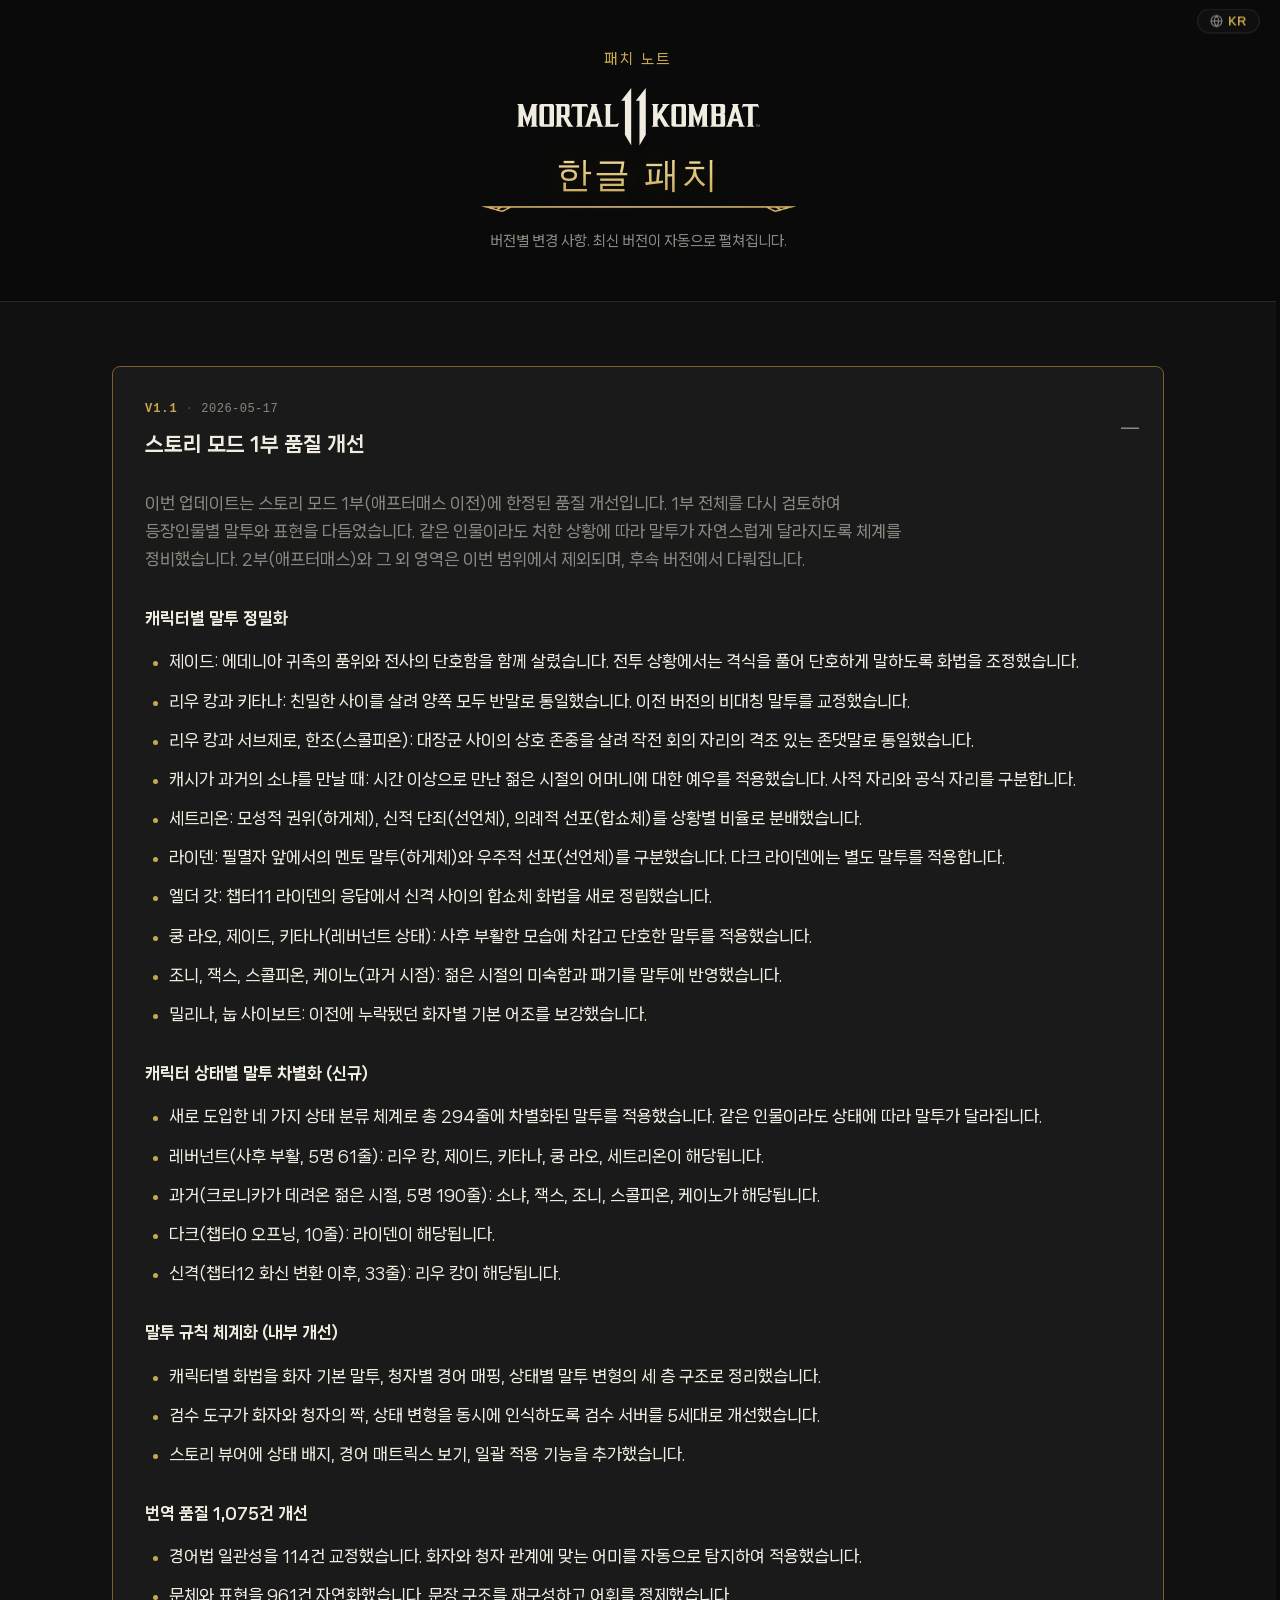
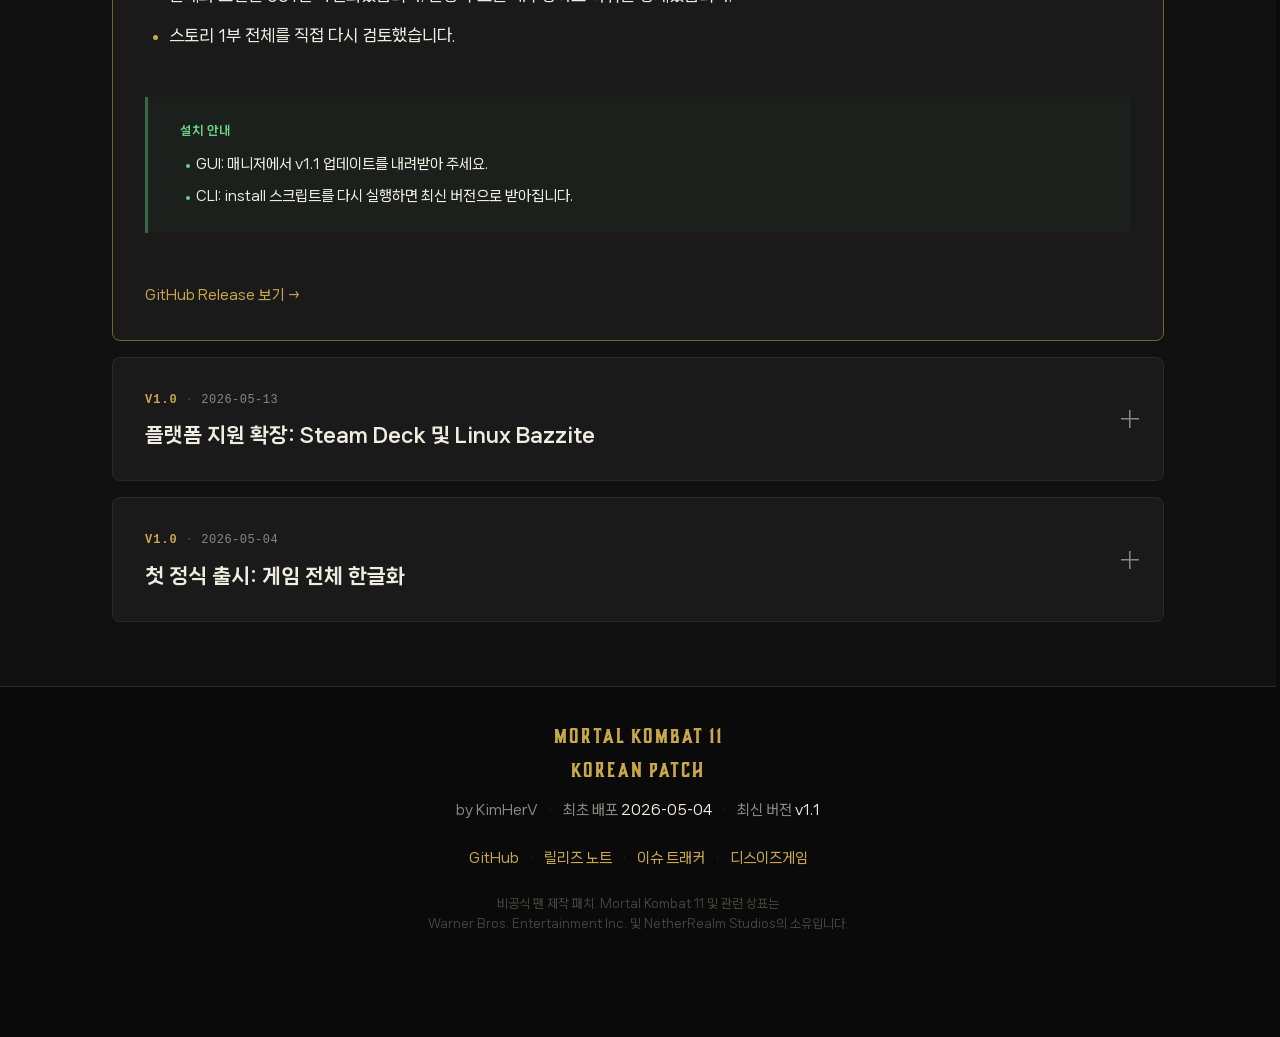
==== landing/changelog.html @ bb4fa581 "release: v1.1 (2026-05-17)" ====
<!DOCTYPE html>
<html lang="ko">
<head>
  <meta charset="UTF-8" />
  <meta name="viewport" content="width=device-width, initial-scale=1.0" />
  <title>패치 노트 · 모탈컴뱃 11 한글 패치</title>
  <meta name="description" content="모탈컴뱃 11 한글 패치 버전별 변경 사항. 번역 품질 개선, 시스템 진화, 캐릭터 어조 정밀화 기록." />
  <link rel="canonical" href="https://mk11-korean-patch.pages.dev/changelog.html" />
  <link rel="icon" type="image/png" href="assets/favicon.png" />

  <meta property="og:type" content="website" />
  <meta property="og:url" content="https://mk11-korean-patch.pages.dev/changelog.html" />
  <meta property="og:title" content="패치 노트 · 모탈컴뱃 11 한글 패치" />
  <meta property="og:description" content="버전별 변경 사항 · 번역 품질 개선 기록" />
  <meta property="og:image" content="https://mk11-korean-patch.pages.dev/assets/og_image.jpg" />
  <meta property="og:locale" content="ko_KR" />

  <link rel="stylesheet" href="shared/design-system.css" />
  <link rel="stylesheet" href="style.css" />
  <link rel="stylesheet" href="animations.css" />
  <script src="content.js"></script>
  <script src="data/changelog.js"></script>
  <script src="lucide.min.js"></script>
  <!-- Cloudflare Web Analytics (same token as index.html) -->
  <script defer src='https://static.cloudflareinsights.com/beacon.min.js' data-cf-beacon='{"token": "a09a14b2b63a4624a68b36b876727ebf"}'></script>
  <!-- End Cloudflare Web Analytics -->
</head>
<body class="changelog-page">

  <!-- ── Language toggle ──────────────────────────────────────── -->
  <button class="lang-toggle" id="lang-toggle-btn" aria-label="언어 변경">
    <i data-lucide="globe" aria-hidden="true"></i>
    <span id="lang-label">KR</span>
  </button>

  <!-- ── Page header (hero-mini: logo + KR brand + HUD divider) ── -->
  <header class="changelog-header">
    <div class="container">
      <div class="changelog-hero">
        <p class="hero-eyebrow changelog-eyebrow" data-i18n="changelog.heading"></p>
        <h1 class="hero-title hero-title--mini">
          <svg class="hero-logo hero-logo--mini" xmlns="http://www.w3.org/2000/svg" viewBox="0 0 1173.68 278.52" aria-label="MORTAL KOMBAT 11" role="img" focusable="false">
            <path d="M552.33,278.52l-30.38-52.32V61.91h-17.88L552.33,0V278.52z M622.75,0l-48.3,61.91h17.88v216.47l30.42-52.17
              L622.75,0z M494.07,168.94L486,186.86c-0.26,0.54-0.8,0.89-1.4,0.88h-63.01l7.37-7.37V85.28l-7.37-7.37h36.54l-7.37,7.37v90.15
              h27.14L494.07,168.94z M419.52,187.75h-33.88l0,0l5.68-5.97l-6.3-21.35h-25.26l-6.45,21.53l5.9,5.9h-33.88l9.11-9.07l27.21-93.62
              l-6.45-7.37h35.14l-6.97,7.37l26.77,93.51l9.29,9.03L419.52,187.75z M382.21,148.26l-9.81-33.96l-9.84,33.81L382.21,148.26z
              M314.03,89.97h21.75l8.81,6.38l-4.54-16.89c-0.21-0.96-1.05-1.65-2.03-1.66h-70.46c-0.98,0.01-1.82,0.7-2.03,1.66l-4.54,16.89
              l8.81-6.38h21.75v90.3l-7.37,7.37h37.2l-7.37-7.37V89.97z M264.66,178.79l9.29,8.96h-26.22c-3.69-5.75-24.85-45.17-24.85-45.17H214
              c0,0,0,37.53,0,37.79l7.37,7.37H184.5l7.37-7.37c0-0.26,0-95.13,0-95.13l-7.37-7.37h58.55c8.74,0,11.06,4.87,11.06,8.78v45.09
              c-0.41,5.63-5.12,9.97-10.77,9.92C243.68,142.43,264.66,178.79,264.66,178.79z M232.8,93.69c-0.09-2.14-1.89-3.8-4.02-3.71
              c-0.11,0-0.22,0.01-0.33,0.03l-14.6-0.04v40.15h15.41c3.02,0,3.39-1.66,3.39-2.95L232.8,93.69z M178.82,86.57v92.99
              c0,4.57-2.62,8.19-11.98,8.19H119.5c-6.01,0-11.28-2.99-11.28-8.22V86.57c0-4.5,1.99-8.78,11.87-8.78h47.31
              C173.99,77.8,178.82,80.67,178.82,86.57z M157.11,175.43V96.86c0-4.65-1.92-6.89-4.5-6.89h-22.12v79.01c0,4.09,2.06,6.45,4.42,6.45
              H157.11z M101.43,187.67L101.43,187.67l-7.37-7.37c0-0.26,0-92.18,0-95.05l0,0l7.37-7.37H72.45c-0.51,0-0.95,0.35-1.07,0.85
              c-1.84,7.6-20.87,65.45-20.87,65.45S30.75,86.06,28.8,78.42c-0.12-0.41-0.49-0.7-0.92-0.7H0l7.37,7.37l0,0c0,5.49,0,94.91,0,95.2
              L0,187.67h36.87l-7.37-7.37c0-0.33,0-51.25,0-51.25l20.98,58.63l20.76-58.63c0,0,0,51.07,0,51.32l-7.37,7.37h37.57V187.67z
              M1140.2,89.97h21.75l8.81,6.38l-4.54-16.89c-0.21-0.96-1.05-1.65-2.03-1.66h-70.46c-0.98,0.01-1.82,0.7-2.03,1.66l-4.54,16.89
              l8.81-6.38h21.75v90.3l-7.37,7.37h37.35l-7.37-7.37L1140.2,89.97z M1103.11,187.71h-33.85l5.68-5.97l-6.3-21.39h-25.29l-6.42,21.53
              l5.9,5.9h-34l9.11-9.07l27.21-93.47l-6.42-7.37h35.14l-6.97,7.37l26.77,93.47l9.29,9.03L1103.11,187.71z M1065.8,148.22l-9.7-33.92
              l-9.84,33.81L1065.8,148.22z M1000.31,126.1c1.59,0,6.3,2.4,6.3,6.3v45.35c0.13,5.39-4.14,9.87-9.54,10
              c-0.21,0-0.43,0-0.64-0.01h-63.31l7.37-7.37V85.28l0,0l-7.37-7.37h63.34c4.98,0.04,9.22,3.62,10.1,8.52v32.04
              c-0.31,3.63-2.79,6.71-6.27,7.78V126.1z M980.11,89.82h-17.77V123h17.22c2.13,0.19,4.01-1.39,4.19-3.52
              c0-0.06,0.01-0.11,0.01-0.17v-25.4c0.04-2.84-1.18-3.95-3.65-3.95L980.11,89.82z M984.13,139.11c-0.05-2.28-1.94-4.09-4.22-4.04
              c-0.12,0-0.24,0.01-0.36,0.02h-17.22v40.34h18.18c2.04,0,3.69-1.65,3.69-3.69L984.13,139.11z M926.28,187.75L926.28,187.75
              l-7.37-7.37c0,0,0-92.18,0-95.09l0,0l7.37-7.37h-28.94c-0.51-0.02-0.97,0.32-1.11,0.81c-1.81,7.6-20.87,65.45-20.87,65.45
              s-19.95-58.04-21.72-65.67c-0.13-0.42-0.52-0.7-0.96-0.7h-27.84l7.37,7.37l0,0l0,0l0,0c0,5.35,0,95.05,0,95.05l-7.37,7.37h36.87
              l-7.37-7.37v-51.62l21.09,59.25l20.54-59.36v51.62l-7.37,7.37h37.72L926.28,187.75z M817.32,86.57v92.99
              c0,4.57-2.62,8.19-11.98,8.19H758c-6.01,0-11.28-2.99-11.28-8.22V86.57c0-4.5,1.95-8.78,11.87-8.78h47.27
              C812.45,77.8,817.32,80.67,817.32,86.57z M795.57,175.43V96.86c0-4.65-1.88-6.89-4.46-6.89h-22.12v79.01
              c0,4.09,2.06,6.45,4.42,6.45H795.57z M726.36,86.57l13.46-8.78h-38.83l4.83,7.37l-26.14,39.67V85.17l7.37-7.37h-36.39l7.37,7.37
              v95.13l-7.37,7.37h36.43l-7.37-7.37v-22.97l8.26-12.5c0,0,21.46,36.21,25.37,42.92h27.51l-10.14-9.07L700,126.65L726.36,86.57z
              M1155.06,177.98h3.13v9.81h1.18v-9.81h3.13v-1h-7.37L1155.06,177.98z M1169.22,184.65l-3.69-7.74h-1.14v11.06h1.14v-8.44
              l3.02,6.56h1l2.99-6.56v8.26h1.14v-10.8h-1.14L1169.22,184.65z"/>
          </svg>
          <span class="hero-title-kr hero-title-kr--mini" data-i18n="hero.title_kr"></span>
        </h1>
        <img class="hero-divider hero-divider--mini" src="assets/img_hud_arrow.png" alt="" aria-hidden="true" />
        <p class="changelog-sub" data-i18n="changelog.sub"></p>
      </div>
    </div>
  </header>

  <!-- ── Version list ─────────────────────────────────────── -->
  <main class="changelog-main">
    <div class="container">
      <div id="changelog-list" class="changelog-list">
        <p class="changelog-loading" data-i18n="changelog.loading"></p>
      </div>
    </div>
  </main>

  <!-- ── Footer (identical to landing) ────────────────────── -->
  <footer class="footer">
    <div class="container">
      <p class="footer-title" data-i18n="footer.title"></p>
      <p class="footer-byline">
        <span data-i18n="footer.credit"></span>
        <span class="footer-sep">·</span>
        <span class="footer-byline-pair"><span data-i18n="footer.first_release_label"></span>&nbsp;<span class="footer-meta-value">2026-05-04</span></span>
        <span class="footer-sep">·</span>
        <span class="footer-byline-pair"><span data-i18n="footer.latest_version_label"></span>&nbsp;<span class="footer-meta-value" id="footer-version">v1.1</span></span>
      </p>
      <p class="footer-links">
        <a href="https://github.com/KimHerV/mk11-korean-patch" target="_blank" rel="noopener">GitHub</a>
        <span class="footer-sep">·</span>
        <a href="https://github.com/KimHerV/mk11-korean-patch/releases" target="_blank" rel="noopener" data-i18n="footer.release_notes"></a>
        <span class="footer-sep">·</span>
        <a href="https://github.com/KimHerV/mk11-korean-patch/issues" target="_blank" rel="noopener" data-i18n="footer.issue_tracker"></a>
        <span class="footer-sep">·</span>
        <a href="https://www.thisisgame.com/articles/422569" target="_blank" rel="noopener" data-i18n="footer.press"></a>
      </p>
      <p class="footer-legal" data-i18n="footer.legal"></p>
    </div>
  </footer>

  <script src="changelog.js"></script>
  <script>
    if (window.lucide) window.lucide.createIcons();
  </script>
</body>
</html>
---- landing/shared/design-system.css ----
/* ═══════════════════════════════════════════════════════════
   MK11 Korean Patch: Shared Design System
   Single source of truth for tokens, scrollbar, and buttons.
   All three contexts (landing, installer, manager) reference this.
   ═══════════════════════════════════════════════════════════ */

/* ── Design tokens ── */
:root {
  /* Canonical color tokens (landing naming convention) */
  --color-bg:             #0a0a0a;
  --color-surface:        #111111;
  --color-surface-raised: #1a1a1a;
  --color-border:         #2a2a2a;
  --color-gold:           #c9a84c;
  --color-gold-bright:    #f0c040;
  --color-gold-dim:       #7a6030;
  --gradient-gold:        linear-gradient(to bottom, #f0dea0 0%, #ceac5e 100%);
  --color-text-primary:   #f0ece0;
  --color-text-secondary: #888880;
  --color-danger:         #cc3333;
  --color-success:        #4a9a5a;
  --color-warning:        #c47a20;

  /* Short aliases for app contexts */
  --bg:             var(--color-bg);
  --surface:        var(--color-surface);
  --surface-raised: var(--color-surface-raised);
  --border:         var(--color-border);
  --gold:           var(--color-gold);
  --gold-bright:    var(--color-gold-bright);
  --gold-dim:       var(--color-gold-dim);
  --text:           var(--color-text-primary);
  --text-muted:     var(--color-text-secondary);
  --danger:         var(--color-danger);
  --success:        var(--color-success);
  --warning:        var(--color-warning);

  /* Font: each context loads @font-face locally */
  --font-ui: 'NanumSquare Neo', 'NanumSquareNeo', 'Malgun Gothic', sans-serif;

  /* Spacing */
  --space-1: 4px;  --space-2: 8px;   --space-3: 12px;
  --space-4: 16px; --space-6: 24px;  --space-8: 32px;
  --space-12: 48px; --space-16: 64px;

  /* Border radius */
  --radius-sm: 2px; --radius-md: 4px; --radius-lg: 8px;

  /* Typography scale */
  --text-display:    3.5rem;
  --text-heading:    1.75rem;
  --text-subheading: 1.25rem;
  --text-body:       1rem;
  --text-caption:    0.875rem;
  --text-small:      0.75rem;
}

/* ── Scrollbar ── */
::-webkit-scrollbar { width: 4px; }
::-webkit-scrollbar-track { background: transparent; }
::-webkit-scrollbar-thumb { background: var(--color-border); border-radius: 2px; }
::-webkit-scrollbar-thumb:hover { background: var(--color-gold-dim); }

/* ── Button base ── */
/* Sizing (padding, font-size, border-radius) is defined locally per context.
   This provides only the shared color behavior and interaction. */
.btn {
  -webkit-appearance: none;
  appearance: none;
  border: none;
  cursor: pointer;
  font-family: var(--font-ui);
  font-weight: 700;
  letter-spacing: .03em;
  transition:
    background-color .2s,
    color .2s,
    border-color .2s,
    transform .2s,
    box-shadow .2s;
}
.btn:disabled { opacity: .4; cursor: not-allowed; }

/* Primary / Gold */
.btn-primary,
.btn-gold {
  background: var(--color-gold);
  color: #0a0a0a;
}
.btn-primary:not(:disabled):hover,
.btn-gold:not(:disabled):hover {
  background: var(--color-gold-bright);
  color: #0a0a0a;
  transform: translateY(-1px);
  box-shadow: 0 4px 20px rgba(201, 168, 76, .35);
}

/* Secondary / Outline */
.btn-secondary,
.btn-outline {
  background: transparent;
  color: var(--color-gold);
  border: 1px solid var(--color-gold-dim);
}
.btn-secondary:not(:disabled):hover,
.btn-outline:not(:disabled):hover {
  border-color: var(--color-gold);
  background: rgba(201, 168, 76, .08);
  color: var(--color-gold-bright);
}

/* Ghost (app-only) */
.btn-ghost {
  background: transparent;
  color: var(--text-muted);
  border: 1px solid var(--border);
}
.btn-ghost:not(:disabled):hover { border-color: var(--text-muted); }
---- landing/style.css ----
@import '../shared/design-system.css';

/* ── Fonts ─────────────────────────────────────────────────── */
@font-face {
  font-family: 'NanumSquareNeo';
  src: url('assets/fonts/kor.woff2') format('woff2-variations');
  font-weight: 300 900;
  font-style: normal;
  font-display: swap;
}

@font-face {
  font-family: 'Kombat11';
  src: url('assets/fonts/eng.ttf') format('truetype');
  font-weight: 400;
  font-style: normal;
  font-display: swap;
  font-synthesis: none;
}

/* ── Design tokens ─────────────────────────────────────────── */
/* Tokens are now in shared/design-system.css (imported above).
   Landing-specific overrides only: */
:root {
  --color-text-secondary: #888880; /* keep explicit for legacy refs */
}

/* Kombat11: single Regular weight. Synthesized bold disabled. */
[style*="Kombat11"],
.hero-title, .hero-eyebrow,
.stat-number, .stat-label,
.section-title,
.carousel-counter,
.about-date,
.footer-title {
  font-synthesis: none;
  font-weight: 400;
}

/* ── Reset ─────────────────────────────────────────────────── */
*, *::before, *::after { box-sizing: border-box; margin: 0; padding: 0; }
html {
  scroll-behavior: smooth;
  /* Reserve scrollbar gutter to prevent layout jump when overflow toggles
     (e.g. accordion expand). Keeps page width constant. */
  scrollbar-gutter: stable;
}
@media (max-width: 720px) { html { overflow-x: clip; } }
body {
  background: var(--color-bg);
  color: var(--color-text-primary);
  font-family: 'NanumSquareNeo', sans-serif;
  font-size: var(--text-body);
  line-height: 1.7;
}
a { color: var(--color-gold); text-decoration: none; transition: color .2s; }
a:hover { color: var(--color-gold-bright); }
img { display: block; width: 100%; height: auto; }
code {
  font-family: 'NanumSquareNeo', sans-serif;
  background: var(--color-surface-raised);
  padding: 1px 6px;
  border-radius: var(--radius-sm);
  font-size: var(--text-caption);
  color: var(--color-gold-bright);
  font-weight: 400;
}

/* ── Layout ────────────────────────────────────────────────── */
.container { max-width: 1100px; margin: 0 auto; padding: 0 var(--space-6); }
.container-narrow { max-width: 680px; }

/* ── Buttons ───────────────────────────────────────────────── */
/* Colors/hover behavior from design-system.css.
   Landing overrides: sizing, layout.
   btn       = default (form-level)
   btn-lg    = large (Hero / primary CTA) */
.btn {
  display: inline-flex; align-items: center; gap: var(--space-2);
  padding: var(--space-2) var(--space-6);
  border-radius: var(--radius-md);
  font-weight: 600; font-size: var(--text-body);
}
.btn-lg {
  padding: var(--space-3) var(--space-8);
}
.btn-sm {
  padding: var(--space-1) var(--space-4);
  font-size: var(--text-caption);
}
.btn-badge {
  background: rgba(0,0,0,.25);
  border-radius: 999px;
  padding: 1px 8px;
  font-size: var(--text-caption);
  font-weight: 400;
}
.btn-badge:empty { display: none; }

/* ── Hero ──────────────────────────────────────────────────── */
.hero {
  position: relative;
  min-height: 100vh;
  display: flex; align-items: center; justify-content: center;
  text-align: center;
  padding: var(--space-16) var(--space-6);
  background: #000;
  border-bottom: 1px solid var(--color-border);
  overflow: hidden;
}

/* Background video */
.hero-video {
  position: absolute;
  inset: 0;
  width: 100%; height: 100%;
  object-fit: cover;
  opacity: 0.8;
  z-index: 0;
  pointer-events: none;
}

/* Gold gradient overlay on video. Bottom fade for text readability. */
.hero::before {
  content: '';
  position: absolute; inset: 0;
  background:
    linear-gradient(to bottom,
      rgba(0,0,0,0.35) 0%,
      rgba(0,0,0,0.1)  40%,
      rgba(0,0,0,0.5)  100%),
    radial-gradient(ellipse 80% 50% at 50% 100%, rgba(201,168,76,.12) 0%, transparent 70%);
  z-index: 1;
  pointer-events: none;
}
.hero-inner { position: relative; z-index: 2; max-width: 800px; }
.hero-eyebrow {
  font-size: var(--text-caption);
  letter-spacing: .18em;
  text-transform: uppercase;
  color: var(--color-gold);
  margin-bottom: var(--space-8);
}
.hero-title {
  font-family: 'Kombat11', sans-serif;
  font-size: clamp(3rem, 10vw, 6rem);
  letter-spacing: .06em;
  line-height: 1;
  color: var(--color-text-primary);
  text-shadow: 0 0 60px rgba(201,168,76,.2);
  margin-bottom: var(--space-2);
}
.hero-logo {
  display: block;
  height: clamp(6.46rem, 14.9vw, 9.7rem);
  width: auto;
  max-width: 100%;
  margin: 0 auto var(--space-4);
  fill: var(--color-text-primary);
  overflow: visible;
}
.hero-divider {
  display: block;
  width: 100%;
  max-width: 560px;
  height: auto;
  margin: var(--space-4) auto;
  opacity: 0.75;
}
.hero-title-kr {
  display: block;
  background: var(--gradient-gold);
  -webkit-background-clip: text;
  background-clip: text;
  -webkit-text-fill-color: transparent;
  font-family: 'Noto Sans KR', sans-serif;
  font-weight: 600;
  margin-bottom: var(--space-4);
}
.hero-subtitle {
  font-size: var(--text-subheading);
  color: var(--color-text-secondary);
  margin-bottom: var(--space-16);
  line-height: 1.6;
}
.hero-actions {
  display: flex; gap: var(--space-4);
  justify-content: center; flex-wrap: wrap;
  margin-bottom: var(--space-8);
}
.hero-platforms {
  display: inline-flex;
  align-items: center;
  justify-content: center;
  gap: var(--space-6);
  margin-bottom: var(--space-8);
}
.platform-icon {
  width: 22px; height: 22px;
  filter: brightness(0) invert(1);
  opacity: 0.3;
  transition: opacity 0.2s;
  cursor: help;
}
.platform-icon.active { opacity: 1; }
.platform-icon:not(.active):hover { opacity: 0.6; }
.hero-legal {
  font-size: var(--text-small);
  color: var(--color-text-secondary);
  max-width: 500px; margin: 0 auto;
}
.hero-credit {
  font-size: var(--text-small);
  color: var(--color-gold);
  margin-top: var(--space-1);
  letter-spacing: .05em;
}

/* ── Stats ─────────────────────────────────────────────────── */
.stats {
  background: var(--color-surface);
  border-bottom: 1px solid var(--color-border);
  padding: var(--space-8) 0;
}
.stats-grid {
  display: grid;
  grid-template-columns: repeat(auto-fit, minmax(150px, 1fr));
  gap: var(--space-4);
  text-align: center;
}
.stat-item { padding: var(--space-4); }
.stat-number {
  display: block;
  font-family: 'Kombat11', sans-serif;
  font-size: 2.5rem;
  color: var(--color-gold);
  letter-spacing: .04em;
  line-height: 1;
}
.stat-label {
  display: block;
  font-size: var(--text-caption);
  color: var(--color-text-secondary);
  margin-top: var(--space-1);
  letter-spacing: .06em;
  text-transform: uppercase;
}

/* ── Section base ──────────────────────────────────────────── */
.section { padding: var(--space-16) 0; }
.section-dark { background: var(--color-surface); }
.section-title {
  font-family: 'Kombat11', sans-serif;
  font-size: var(--text-heading);
  letter-spacing: .08em;
  color: var(--color-gold);
  margin-bottom: var(--space-2);
  text-transform: uppercase;
}
.section-sub {
  color: var(--color-text-secondary);
  margin-bottom: var(--space-8);
  font-size: var(--text-caption);
  letter-spacing: .04em;
}

/* ── Carousel ──────────────────────────────────────────────── */
.carousel-section { padding-bottom: 0; }
.carousel-section .container { margin-bottom: var(--space-8); }

.carousel {
  position: relative;
  width: 100%;
  background: #000;
  border-top: 1px solid var(--color-border);
  border-bottom: 1px solid var(--color-border);
}

.carousel-viewport {
  overflow: hidden;
  width: 100%;
}

.carousel-track {
  display: flex;
  transition: transform .45s cubic-bezier(.4, 0, .2, 1);
  will-change: transform;
}

.carousel-slide {
  flex: 0 0 100%;
  width: 100%;
  margin: 0;
}

/* Image mode */
.carousel-slide img {
  width: 100%;
  aspect-ratio: 21/9;
  object-fit: cover;
  display: block;
}

/* Placeholder mode */
.carousel-placeholder {
  width: 100%;
  aspect-ratio: 21/9;
  background: var(--color-surface-raised);
  display: flex; align-items: center; justify-content: center;
  text-align: center;
  color: var(--color-text-secondary);
  font-size: 1.1rem;
  letter-spacing: .08em;
  line-height: 1.8;
  border-bottom: 1px solid var(--color-border);
}

/* Arrows */
.carousel-arrow {
  position: absolute;
  top: 50%; transform: translateY(calc(-50% - 24px));
  background: rgba(10,10,10,.75);
  border: 1px solid var(--color-border);
  color: var(--color-text-primary);
  width: 48px; height: 48px;
  border-radius: 50%;
  font-size: 1.75rem;
  line-height: 1;
  cursor: pointer;
  display: flex; align-items: center; justify-content: center;
  transition: background .2s, border-color .2s, color .2s;
  z-index: 2;
  backdrop-filter: blur(4px);
}
.carousel-arrow:hover {
  background: rgba(201,168,76,.15);
  border-color: var(--color-gold-dim);
  color: var(--color-gold-bright);
}
.carousel-arrow--prev { left: var(--space-6); }
.carousel-arrow--next { right: var(--space-6); }
.carousel-arrow:disabled { opacity: .25; cursor: default; }

/* Bottom bar */
.carousel-footer {
  display: grid;
  grid-template-columns: 1fr auto 1fr;
  align-items: center;
  padding: var(--space-4) var(--space-8);
  background: var(--color-surface);
  border-top: 1px solid var(--color-border);
  gap: var(--space-4);
}

.carousel-caption {
  font-size: var(--text-caption);
  color: var(--color-text-secondary);
  letter-spacing: .06em;
  justify-self: start;
}

.carousel-dots {
  display: flex;
  gap: 6px;
  align-items: center;
  justify-self: center;
}

/* Inactive dots */
.carousel-dot {
  width: 6px; height: 6px;
  border-radius: 3px;
  background: var(--color-border);
  border: none; cursor: pointer;
  padding: 0;
  transition: background .25s, width .25s;
  position: relative;
  overflow: hidden;
}
.carousel-dot:hover:not(.active) {
  background: var(--color-gold-dim);
}

/* Active dot: fill animation */
.carousel-dot.active {
  width: 28px;
  background: rgba(201, 168, 76, 0.25);
}
.carousel-dot.active::after {
  content: '';
  position: absolute;
  inset: 0;
  background: var(--color-gold);
  border-radius: 3px;
  transform: scaleX(0);
  transform-origin: left;
  animation: dot-fill 5s linear forwards;
}
@keyframes dot-fill {
  to { transform: scaleX(1); }
}

.carousel-counter {
  font-size: var(--text-small);
  color: var(--color-text-secondary);
  font-family: 'Kombat11', sans-serif;
  letter-spacing: .1em;
  justify-self: end;
}

/* Mobile */
@media (max-width: 600px) {
  .carousel-arrow { width: 36px; height: 36px; font-size: 1.25rem; }
  .carousel-arrow--prev { left: var(--space-3); }
  .carousel-arrow--next { right: var(--space-3); }
  .carousel-footer { padding: var(--space-3) var(--space-4); }
}

/* ── Features ──────────────────────────────────────────────── */
.features-grid {
  display: grid;
  grid-template-columns: repeat(auto-fill, minmax(300px, 1fr));
  gap: var(--space-4);
}
.feature-card {
  background: var(--color-surface-raised);
  border: 1px solid var(--color-border);
  border-radius: var(--radius-lg);
  padding: var(--space-6);
  transition: border-color .2s;
}
.feature-card:hover { border-color: var(--color-gold-dim); }
.feature-icon {
  display: block;
  color: var(--color-gold);
  font-size: 1.25rem;
  margin-bottom: var(--space-3);
}
.feature-card h3 {
  font-size: var(--text-subheading);
  font-weight: 600;
  margin-bottom: var(--space-2);
  color: var(--color-text-primary);
}
.feature-card p {
  font-size: var(--text-caption);
  color: var(--color-text-secondary);
  line-height: 1.6;
}
.feature-card .n {
  color: var(--color-gold);
}

/* ── Section dividers (thin gray line between every adjacent section) ─── */
.section + .section { border-top: 1px solid var(--color-border); }
/* Carousel already provides its own bottom border — avoid double line. */
.carousel-section + .section { border-top: none; }

/* ── About timeline ────────────────────────────────────────── */
.about-timeline {
  position: relative;
  padding-left: var(--space-8);
  margin-top: var(--space-8);
}
.about-timeline::before {
  content: '';
  position: absolute;
  left: 7px; top: 8px; bottom: 8px;
  width: 1px;
  background: linear-gradient(to bottom, transparent, var(--color-border) 10%, var(--color-border) 90%, transparent);
}
.about-entry {
  position: relative;
  margin-bottom: var(--space-12);
}
.about-entry:last-child { margin-bottom: 0; }
.about-marker {
  position: absolute;
  left: calc(-1 * var(--space-8) + 3px);
  top: 5px;
  width: 10px; height: 10px;
  border-radius: 50%;
  background: var(--color-text-secondary);
  box-shadow:
    0 0 8px  rgba(240, 236, 224, 0.30),
    0 0 18px rgba(240, 236, 224, 0.12);
}
.about-marker--gold {
  background: var(--color-gold);
  box-shadow:
    0 0 10px rgba(201, 168, 76, 0.55),
    0 0 24px rgba(201, 168, 76, 0.28);
}
.about-date {
  display: block;
  font-size: var(--text-small);
  letter-spacing: .1em;
  color: var(--color-gold-dim);
  margin-bottom: var(--space-2);
  font-family: 'Kombat11', sans-serif;
}
.about-body h3 {
  font-size: var(--text-subheading);
  font-weight: 600;
  margin-bottom: var(--space-3);
  color: var(--color-text-primary);
}
.about-body p {
  color: var(--color-text-secondary);
  font-size: var(--text-caption);
  line-height: 1.8;
}
.about-body em {
  color: var(--color-text-primary);
  font-style: normal;
  font-weight: 500;
}

/* ── About collapse ────────────────────────────────────────── */
.about-collapse {
  position: relative;
  max-height: 360px;
  overflow: hidden;
  /* Reserve horizontal padding so the timeline dot glow is not clipped
     by overflow:hidden on the left edge. */
  padding: 0 var(--space-6);
  transition: max-height 0.6s cubic-bezier(0.4, 0, 0.2, 1);
  -webkit-mask-image: linear-gradient(to bottom, black 55%, transparent 100%);
  mask-image: linear-gradient(to bottom, black 55%, transparent 100%);
}
.about-collapse--open {
  max-height: 4000px;
  -webkit-mask-image: none;
  mask-image: none;
}
/* .about-gradient is kept in HTML but replaced by mask-image */
.about-gradient { display: none; }
/* Layout-only: visual styles come from .disclosure-toggle. */
.about-toggle {
  margin: var(--space-6) auto 0;
}

.install-steps {
  list-style: none;
  display: flex; flex-direction: column;
  gap: var(--space-6);
  margin-top: var(--space-12);
  margin-bottom: var(--space-8);
}
.install-steps li {
  display: flex; gap: var(--space-6);
  align-items: flex-start;
}
.step-num {
  flex-shrink: 0;
  width: 36px; height: 36px;
  background: var(--color-gold);
  color: #0a0a0a;
  border-radius: 50%;
  display: flex; align-items: center; justify-content: center;
  font-weight: 700; font-size: var(--text-body);
  font-family: 'Kombat11', sans-serif;
  letter-spacing: .04em;
}
.install-steps strong { display: block; margin-bottom: var(--space-1); }
.install-steps p { color: var(--color-text-secondary); font-size: var(--text-caption); }
/* ── Online Modal ─────────────────────────────────────────── */
.online-modal {
  position: fixed;
  inset: 0;
  z-index: 1000;
  display: flex;
  align-items: center;
  justify-content: center;
  padding: var(--space-4);
}
.online-modal[hidden] { display: none; }
.online-modal-backdrop {
  position: absolute;
  inset: 0;
  background: rgba(0, 0, 0, 0.8);
}
.online-modal-box {
  position: relative;
  background: var(--color-bg);
  border: 1px solid var(--color-border);
  border-radius: var(--radius-lg);
  padding: var(--space-8);
  max-width: 600px;
  width: 100%;
  max-height: 85vh;
  overflow-y: auto;
  display: flex;
  flex-direction: column;
  gap: var(--space-6);
}
.online-modal-header {
  display: flex;
  align-items: center;
  justify-content: space-between;
  gap: var(--space-4);
}
.online-modal-title {
  font-size: var(--text-subheading);
  font-weight: 700;
  color: var(--color-gold);
}
.online-modal-close {
  flex-shrink: 0;
  background: none;
  border: none;
  color: var(--color-text-secondary);
  cursor: pointer;
  font-size: 1rem;
  padding: var(--space-1);
  line-height: 1;
}
.online-modal-close:hover { color: var(--color-text); }
.online-modal-body {
  display: flex;
  flex-direction: column;
  gap: var(--space-3);
}
.online-modal-body p {
  font-size: var(--text-caption);
  color: var(--color-text-secondary);
  line-height: 1.8;
}
.online-modal-list-heading {
  font-size: var(--text-caption);
  font-weight: 700;
  color: var(--color-text);
  margin: var(--space-2) 0 0;
}
.online-modal-list {
  list-style: none;
  padding: 0;
  margin: 0;
  display: flex;
  flex-direction: column;
  gap: var(--space-2);
}
.online-modal-list li {
  position: relative;
  padding-left: var(--space-4);
  font-size: var(--text-caption);
  color: var(--color-text-secondary);
  line-height: 1.7;
}
.online-modal-list li::before {
  content: "·";
  position: absolute;
  left: var(--space-2);
  color: var(--color-gold);
  font-weight: 700;
}
.online-modal-list li a {
  color: var(--color-gold);
  text-decoration: underline;
  text-underline-offset: 2px;
}
.online-modal-list li a:hover {
  text-decoration-thickness: 2px;
}
.online-modal-footer {
  display: flex;
  gap: var(--space-3);
  justify-content: flex-end;
  padding-top: var(--space-6);
  border-top: 1px solid var(--color-border);
}

/* ── FAQ: inline file manifest (used in the "DLL files" answer) ───
   Translucent + blur background mirrors the bottom music player so the
   table reads as a seamless surface against the cover image, not a solid
   block. Row padding is generous to keep the dl entries breathing. */
.faq-manifest {
  display: flex;
  flex-direction: column;
  margin: var(--space-4) 0 var(--space-2);
  background: rgba(30, 30, 30, 0.50);
  backdrop-filter: blur(24px) saturate(160%);
  -webkit-backdrop-filter: blur(24px) saturate(160%);
  border: 1px solid rgba(255, 255, 255, 0.07);
  border-radius: var(--radius-md);
  padding: var(--space-2) var(--space-6);
}
.faq-manifest-row {
  display: flex;
  gap: var(--space-6);
  font-size: var(--text-caption);
  padding: var(--space-4) 0;
  align-items: baseline;
}
.faq-manifest-row:not(:last-child) {
  border-bottom: 1px solid rgba(255, 255, 255, 0.06);
}
.faq-manifest-row dt {
  color: var(--color-text-primary);
  font-family: 'Courier New', monospace;
  white-space: nowrap;
  min-width: 220px;
  line-height: 1.55;
}
.faq-manifest-row dd {
  color: var(--color-text-secondary);
  margin: 0;
  line-height: 1.65;
}
.faq-manifest-row dd a {
  color: var(--color-gold-dim);
  text-decoration: none;
}
.faq-manifest-row dd a:hover { color: var(--color-gold); }
@media (max-width: 720px) {
  .faq-manifest { padding: var(--space-1) var(--space-4); }
  .faq-manifest-row { flex-direction: column; gap: var(--space-1); padding: var(--space-3) 0; }
  .faq-manifest-row dt { min-width: unset; }
}

.install-cta { text-align: center; }

/* ── Troubleshooting (collapsed details under download CTA) ─── */
/* Reusable: text + chevron-down disclosure trigger.
   Apply to <summary> (open via [open] attr) or <button> (open via .is-open). */
.disclosure-toggle {
  display: flex;
  justify-content: center;
  align-items: center;
  gap: var(--space-2);
  font-size: var(--text-caption);
  color: var(--color-text-secondary);
  cursor: pointer;
  user-select: none;
  background: none;
  border: none;
  font-family: inherit;
  padding: var(--space-3) 0;
}
.disclosure-toggle svg {
  width: 20px;
  height: 20px;
  color: var(--color-gold-dim);
  transition: transform 0.15s;
  flex-shrink: 0;
}
.disclosure-toggle:hover,
.disclosure-toggle:hover svg,
[open] > .disclosure-toggle,
[open] > .disclosure-toggle svg,
.disclosure-toggle.is-open,
.disclosure-toggle.is-open svg {
  color: var(--color-gold);
}
[open] > .disclosure-toggle svg,
.disclosure-toggle.is-open svg {
  transform: rotate(180deg);
}

/* ── Install: section subtitle ──────────────────────────────── */
.section-subtitle {
  color: var(--color-text-secondary);
  font-size: var(--text-caption);
  margin: 0 0 var(--space-8);
  max-width: 720px;
}
/* Left-align the install section header so it lines up with the card grid below */
#install .section-title { text-align: left; }
#install .section-subtitle { text-align: left; }

/* ── Install: channel cards (pricing-style hierarchy) ────────── */
/* Selected card gets the gold border + glow; unselected card is muted.
   GUI is selected by default (recommended). Replaces the old tab/grid-stack
   pattern that reserved the larger panel's height. */
/* Install latest version stat chip (decorative, auto-synced) */
.install-latest-chip {
  display: inline-flex;
  align-items: center;
  gap: var(--space-2);
  margin: var(--space-2) 0 var(--space-8);
  padding: var(--space-2) var(--space-4);
  background: var(--color-surface);
  border: 1px solid var(--color-border);
  border-radius: 999px;
  font-size: var(--text-small);
  color: var(--color-text-secondary);
  font-family: 'NanumSquareNeo', sans-serif;
  letter-spacing: 0.02em;
}
.install-latest-chip-label {
  color: var(--color-text-secondary);
  text-transform: uppercase;
  letter-spacing: 0.08em;
  font-size: 0.7rem;
}
.install-latest-chip-version {
  color: var(--color-gold);
  font-weight: 700;
  font-family: 'JetBrains Mono', 'Consolas', monospace;
}
.install-latest-chip-sep { color: var(--color-border); }
.install-latest-chip-date {
  color: var(--color-text-primary);
  font-family: 'JetBrains Mono', 'Consolas', monospace;
}
.install-latest-chip-link {
  margin-left: var(--space-3);
  padding-left: var(--space-3);
  border-left: 1px solid var(--color-border);
  color: var(--color-gold);
  text-decoration: none;
  transition: color 0.15s;
}
.install-latest-chip-link:hover { color: var(--color-gold-bright); }

.install-cards {
  display: grid;
  grid-template-columns: 1fr 1fr;
  gap: var(--space-6);
  margin: 0 auto var(--space-6);
}
.install-card {
  position: relative;
  display: flex;
  flex-direction: column;
  align-items: flex-start;
  gap: var(--space-3);
  text-align: left;
  background: var(--color-surface);
  border: 1px solid var(--color-border);
  border-radius: var(--radius-lg);
  padding: var(--space-6);
  font-family: inherit;
  color: var(--color-text-primary);
  cursor: pointer;
  transition: transform 0.15s, border-color 0.15s, box-shadow 0.15s;
}
.install-card:hover {
  border-color: var(--color-gold-dim);
  transform: translateY(-2px);
}
.install-card:focus-visible {
  outline: 2px solid var(--color-gold);
  outline-offset: 2px;
}
.install-card:not(.is-selected) {
  opacity: 0.92;
}
.install-card.is-selected {
  border-color: var(--color-gold);
  box-shadow:
    0 0 0 1px rgba(212, 175, 55, 0.18),
    0 12px 36px rgba(212, 175, 55, 0.14);
}
.install-card.is-selected:hover {
  box-shadow:
    0 0 0 1px rgba(212, 175, 55, 0.28),
    0 16px 44px rgba(212, 175, 55, 0.22);
}
.card-badge {
  display: inline-block;
  padding: 2px 8px;
  border-radius: var(--radius-sm);
  font-size: 11px;
  font-weight: 400;
  letter-spacing: 0.06em;
  font-family: 'NanumSquareNeo', sans-serif;
}
.card-badge-gold {
  border: 1px solid var(--color-gold);
  color: var(--color-gold);
  background: rgba(212, 175, 55, 0.12);
}
.card-badge-muted {
  border: 1px solid var(--color-border);
  color: var(--color-text-secondary);
  background: rgba(255, 255, 255, 0.02);
}
.card-title {
  font-size: var(--text-heading);
  font-family: 'Kombat11', sans-serif;
  font-weight: 400;
  letter-spacing: 0.08em;
  margin: 0;
  color: var(--color-text-primary);
}
.install-card.is-selected .card-title { color: var(--color-gold); }
.card-tagline {
  font-size: var(--text-body);
  color: var(--color-text-secondary);
  line-height: 1.55;
  margin: 0;
}
.card-screenshot {
  width: 90%;
  margin: var(--space-2) 0;
  display: flex;
  flex-direction: column;
  gap: var(--space-2);
}
.card-screenshot img {
  width: 100%;
  height: auto;
  border-radius: var(--radius-md);
  display: block;
}
.card-screenshot-placeholder {
  display: none;
  width: 100%;
  aspect-ratio: 16 / 10;
  border: 1px dashed var(--color-border);
  border-radius: var(--radius-md);
  background: rgba(255, 255, 255, 0.02);
  align-items: center;
  justify-content: center;
  gap: var(--space-2);
  color: var(--color-text-secondary);
  font-size: var(--text-caption);
}
.card-screenshot-placeholder svg {
  width: 20px;
  height: 20px;
  color: var(--color-gold-dim);
}
.card-screenshot.is-missing img { display: none; }
.card-screenshot.is-missing .card-screenshot-placeholder { display: flex; }

/* CLI terminal viewer — symmetric counterpart to GUI screenshot.
   Mocked install.sh console with a sequential reveal animation that loops,
   so users can preview "what they will see when running it". */
.card-cli-viewer {
  width: 100%;
  margin: var(--space-2) 0;
  border-radius: var(--radius-lg);
  background: #0c0c0c;
  border: 1px solid var(--color-border);
  overflow: hidden;
  font-family: 'Courier New', monospace;
}
.card-cli-viewer-bar {
  display: flex;
  align-items: center;
  gap: var(--space-2);
  padding: var(--space-2) var(--space-3);
  background: rgba(255, 255, 255, 0.04);
  border-bottom: 1px solid var(--color-border);
}
.card-cli-viewer-dot {
  width: 10px;
  height: 10px;
  border-radius: 50%;
  display: inline-block;
}
.card-cli-viewer-dot--r { background: #ff5f57; }
.card-cli-viewer-dot--y { background: #febc2e; }
.card-cli-viewer-dot--g { background: #28c840; }
.card-cli-viewer-title {
  margin-left: var(--space-2);
  font-size: 11px;
  color: var(--color-text-secondary);
  letter-spacing: 0.02em;
}
.card-cli-viewer-body {
  margin: 0;
  padding: var(--space-3) var(--space-4);
  font-size: 12px;
  line-height: 1.65;
  color: #d4d4d4;
  white-space: pre;
  overflow-x: hidden;
}
.cli-line { /* inline; the <pre> preserves the literal newlines between spans */ }
.cli-line--prompt { color: var(--color-gold-dim); }
.cli-line--sep    { color: rgba(255, 255, 255, 0.18); }
.cli-os {
  display: inline-block;
  width: 8ch;
  color: #7fb1ff;
}

/* Hint chip — explains "Windows> install.bat" is meant to be double-clicked.
   Styled as a tiny pill so it reads as guidance, not as part of the command. */
.cli-hint {
  display: inline-block;
  margin-left: var(--space-2);
  padding: 1px 8px;
  font-size: 10px;
  font-family: var(--font-body, system-ui, sans-serif);
  letter-spacing: 0.02em;
  border-radius: 999px;
  color: var(--color-gold);
  background: rgba(212, 175, 55, 0.12);
  border: 1px solid var(--color-gold-dim);
  vertical-align: 1px;
}

/* CLI viewer prompting animation — 11s loop.
   Reads as: header reveal → [Y/n] cursor blinks → Y typed → install steps run.
   Each line owns its keyframe so the reveal cadence is decoupled from the
   shared fade-out at cycle end (95-100%).
   Timeline (11s):
     0.55s  line 1 (banner)
     1.43s  line 2 (path detected)
     2.31s  line 3 ("[Y/n]" prompt)
     2.64s  cursor appears, blinks until...
     4.29s  Y typed (cursor disappears)
     5.06s  line 4 (backup OK)
     5.94s  line 5 (patch OK)
     6.82s  line 6 (done · set language)
     6.82~10.45s  hold complete state
     10.45~11s  fade everything, loop                                  */
.cli-anim { opacity: 0; }
@keyframes cli-l1 { 0%, 4% { opacity: 0; } 6%, 92% { opacity: 1; } 95%, 100% { opacity: 0; } }
@keyframes cli-l2 { 0%, 12% { opacity: 0; } 14%, 92% { opacity: 1; } 95%, 100% { opacity: 0; } }
@keyframes cli-l3 { 0%, 20% { opacity: 0; } 22%, 92% { opacity: 1; } 95%, 100% { opacity: 0; } }
@keyframes cli-l4 { 0%, 44% { opacity: 0; } 46%, 92% { opacity: 1; } 95%, 100% { opacity: 0; } }
@keyframes cli-l5 { 0%, 52% { opacity: 0; } 54%, 92% { opacity: 1; } 95%, 100% { opacity: 0; } }
@keyframes cli-l6 { 0%, 60% { opacity: 0; } 62%, 92% { opacity: 1; } 95%, 100% { opacity: 0; } }
.cli-anim--l1 { animation: cli-l1 11s ease-in-out infinite; }
.cli-anim--l2 { animation: cli-l2 11s ease-in-out infinite; }
.cli-anim--l3 { animation: cli-l3 11s ease-in-out infinite; }
.cli-anim--l4 { animation: cli-l4 11s ease-in-out infinite; }
.cli-anim--l5 { animation: cli-l5 11s ease-in-out infinite; }
.cli-anim--l6 { animation: cli-l6 11s ease-in-out infinite; }
.cli-line--success { color: #6ad26a; }

/* Swap container — cursor and typed "Y" overlay at the same position so the
   keystroke reads as the cursor being replaced by the character, not as Y
   appearing next to a ghost cursor.
   Uses inline-grid (not absolute positioning) so the container retains real
   height and the children stay on the [Y/n] baseline instead of dropping
   below the line-box. */
.cli-swap {
  display: inline-grid;
  grid-template-columns: 1ch;
  vertical-align: baseline;
}
.cli-swap > .cli-cursor-life,
.cli-swap > .cli-anim--typed {
  grid-area: 1 / 1;
}

/* Cursor envelope — visible only while [Y/n] is the active prompt (24-38%).
   Steps timing makes the on/off snap (no fade), reading as a real terminal. */
@keyframes cli-cursor-life {
  0%, 23%   { opacity: 0; }
  24%, 38%  { opacity: 1; }
  39%, 100% { opacity: 0; }
}
.cli-cursor-life { animation: cli-cursor-life 11s steps(1, end) infinite; }

/* Cursor blink — independent 0.9s pulse. Composites with envelope opacity. */
.cli-cursor {
  display: inline-block;
  color: var(--color-gold);
  animation: cli-cursor-blink 0.9s steps(1, end) infinite;
}
@keyframes cli-cursor-blink {
  0%, 49%   { opacity: 1; }
  50%, 100% { opacity: 0; }
}

/* "Y" typed by the user — appears quickly at 39% (feels like a keystroke),
   then fades out together with all other lines at 92-95% using the same
   ease-in-out easing so the whole script disappears as one block. */
@keyframes cli-typed-y {
  0%, 38%   { opacity: 0; }
  40%, 92%  { opacity: 1; }
  95%, 100% { opacity: 0; }
}
.cli-anim--typed {
  color: var(--color-gold);
  font-weight: 700;
  animation: cli-typed-y 11s ease-in-out infinite;
}

/* Honor reduced-motion: hold final state, drop the loop */
@media (prefers-reduced-motion: reduce) {
  .cli-anim, .cli-cursor-life { opacity: 1; animation: none; }
  .cli-cursor { animation: cli-cursor-blink 0.9s steps(1, end) infinite; }
}

/* Platform tags: vertical bullet list inside the CLI card */
.card-cli-platforms {
  display: flex;
  flex-direction: column;
  gap: var(--space-2);
  margin-top: var(--space-1);
  padding-left: var(--space-4);
  list-style: none;
}
.card-cli-platform {
  position: relative;
  display: flex;
  align-items: center;
  gap: var(--space-2);
  font-size: var(--text-caption);
  color: var(--color-text-secondary);
}
.card-cli-platform::before {
  content: "•";
  position: absolute;
  left: calc(var(--space-4) * -1);
  color: var(--color-gold-dim);
}
.card-prereq {
  width: 100%;
  margin: var(--space-2) 0 0;
  padding: 0;
}
.card-prereq-heading {
  font-size: var(--text-caption);
  color: var(--color-text-secondary);
  font-weight: 600;
  margin: 0 0 var(--space-2);
}
.card-prereq-list {
  display: flex;
  flex-direction: column;
  gap: var(--space-1);
  padding-left: var(--space-4);
  margin: 0;
  list-style: none;
}
.card-prereq-list li {
  position: relative;
  font-size: var(--text-caption);
  color: var(--color-text-secondary);
}
.card-prereq-list li::before {
  content: "•";
  position: absolute;
  left: calc(var(--space-4) * -1);
  color: var(--color-gold-dim);
}
.card-prereq-list a {
  color: var(--color-gold-dim);
  text-decoration: none;
}
.card-prereq-list a:hover { color: var(--color-gold); }

.card-fallback-note {
  font-size: var(--text-caption);
  color: var(--color-text-secondary);
  margin: auto 0 0;
  font-style: italic;
}

/* ── Install: trust strip ───────────────────────────────────── */
.install-trust-strip {
  display: flex;
  align-items: center;
  justify-content: center;
  gap: var(--space-2);
  margin: var(--space-8) auto var(--space-4);
  font-size: var(--text-caption);
  color: var(--color-text-secondary);
}
.install-trust-strip svg {
  width: 16px;
  height: 16px;
  color: var(--color-success);
  flex-shrink: 0;
}
/* Demoted variant: smaller, sits under the cards as decision-support */
.install-trust-strip--secondary {
  margin: var(--space-4) auto var(--space-8);
  font-size: var(--text-small, 12px);
  opacity: 0.85;
}
.install-trust-strip--secondary svg { width: 14px; height: 14px; }

/* ── Install: action zone (CTA + 3-step quick start) ────────── */
.install-action {
  max-width: 720px;
  margin: 0 auto var(--space-12);
  text-align: center;
}
.install-cta {
  display: inline-flex;
  align-items: center;
  gap: var(--space-2);
  margin-bottom: var(--space-8);
}
.install-cta svg { width: 18px; height: 18px; }
.install-steps--compact {
  text-align: left;
  margin-top: 0;
  margin-bottom: var(--space-4);
  gap: var(--space-4);
}
.install-complete {
  font-size: var(--text-caption);
  color: var(--color-text-secondary);
  margin: 0;
}

/* Mobile: cards stack vertically. Padding stays at the desktop value
   (var(--space-6) = 24px) so the cards keep the same generous internal
   breathing room as .feature-card across all screen sizes. */
@media (max-width: 720px) {
  .card-cli-viewer-body { white-space: pre-wrap; }
  /* Horizontal swipe carousel: cards scroll side-by-side with ~20% peek. */
  .install-cards {
    display: flex;
    overflow-x: auto;
    scroll-snap-type: x proximity;
    scroll-padding-left: var(--space-6);
    -webkit-overflow-scrolling: touch;
    overscroll-behavior-x: contain;
    scrollbar-width: none;
    gap: var(--space-4);
    /* Full-bleed: break out of container padding so the scroll track reaches
       the viewport edge, reinforcing the swipe affordance. */
    margin-left: calc(-1 * var(--space-6));
    margin-right: calc(-1 * var(--space-6));
    padding-left: var(--space-6);
    padding-right: var(--space-6);
    margin-bottom: var(--space-6);
  }
  .install-cards::-webkit-scrollbar { display: none; }
  .install-card {
    flex: 0 0 90%;
    scroll-snap-align: start;
    min-width: 0;
  }
}

/* ── Install: legacy beta badge (re-used in CLI platforms) ──── */
.beta-badge {
  display: inline-block;
  padding: 1px 6px;
  border: 1px solid var(--color-gold-dim);
  border-radius: var(--radius-sm);
  font-size: 10px;
  font-weight: 400;
  letter-spacing: 0.08em;
  color: var(--color-gold);
  background: rgba(212, 175, 55, 0.08);
}

/* ── Feedback form ─────────────────────────────────────────── */
.feedback-form {
  background: var(--color-surface-raised);
  border: 1px solid var(--color-border);
  border-radius: var(--radius-lg);
  padding: var(--space-8);
  margin-top: var(--space-8);
}
.form-row { margin-bottom: var(--space-6); }
.form-row label {
  display: block;
  font-size: var(--text-caption);
  font-weight: 600;
  letter-spacing: .06em;
  text-transform: uppercase;
  color: var(--color-text-secondary);
  margin-bottom: var(--space-2);
}
.label-hint { font-weight: 400; text-transform: none; letter-spacing: 0; }
.required { color: var(--color-danger); }
.form-row select,
.form-row input[type="text"],
.form-row textarea {
  width: 100%;
  background: var(--color-surface);
  border: 1px solid var(--color-border);
  border-radius: var(--radius-md);
  padding: var(--space-3) var(--space-4);
  color: var(--color-text-primary);
  font-family: inherit; font-size: var(--text-body);
  transition: border-color .2s;
  outline: none;
  resize: vertical;
}

.form-row select {
  padding-right: var(--space-12);
  appearance: none;
  background-image: url("data:image/svg+xml,%3Csvg xmlns='http://www.w3.org/2000/svg' width='12' height='8' viewBox='0 0 12 8'%3E%3Cpath d='M1 1l5 5 5-5' stroke='%237a6030' stroke-width='1.5' fill='none' stroke-linecap='round'/%3E%3C/svg%3E");
  background-repeat: no-repeat;
  background-position: right var(--space-4) center;
}
.form-row select:focus,
.form-row input:focus,
.form-row textarea:focus { border-color: var(--color-gold-dim); }
.form-row select option { background: var(--color-surface-raised); }

.field-error {
  display: block;
  font-size: var(--text-small);
  color: var(--color-danger);
  margin-top: var(--space-1);
  min-height: 1em;
}
.form-row select.is-error,
.form-row textarea.is-error {
  border-color: var(--color-danger);
}

.form-footer {
  display: flex;
  flex-direction: column;
  gap: var(--space-3);
  margin-top: var(--space-4);
}
#submit-btn {
  width: 100%;
  justify-content: center;
}
.form-result {
  margin-top: var(--space-4);
  padding: var(--space-4);
  border-radius: var(--radius-md);
  font-size: var(--text-caption);
  text-align: center;
}
.form-result.success {
  background: rgba(201,168,76,.1);
  border: 1px solid var(--color-gold-dim);
  color: var(--color-gold);
}
.form-result.error {
  background: rgba(204,51,51,.1);
  border: 1px solid var(--color-danger);
  color: var(--color-danger);
}

/* ── Screenshot upload ─────────────────────────────────────── */

/* .form-row label (0,1,1) overrides .btn-secondary (0,1,0) color — fix with higher specificity */
.form-row label.btn-secondary {
  display: inline-flex;
  color: var(--color-gold);
  text-transform: none;
  letter-spacing: normal;
  font-size: var(--text-body);
  font-weight: 700;
  margin-bottom: 0;
}
.form-row label.btn-secondary:hover {
  border-color: var(--color-gold);
  background: rgba(201, 168, 76, .08);
  color: var(--color-gold-bright);
}

/* Ensure [hidden] on caption always wins over display:flex */
.screenshot-caption[hidden] { display: none; }

.screenshot-area {
  display: flex;
  align-items: center;
}
.screenshot-preview {
  display: block;
  max-width: 100%;
  max-height: 180px;
  margin-top: var(--space-3);
  border: 1px solid var(--color-border);
  border-radius: var(--radius-md);
  object-fit: contain;
  background: var(--color-surface);
}
.screenshot-caption {
  display: flex;
  align-items: center;
  gap: var(--space-3);
  margin-top: var(--space-2);
}
.screenshot-filename {
  font-size: var(--text-small);
  color: var(--color-text-secondary);
  overflow: hidden;
  text-overflow: ellipsis;
  white-space: nowrap;
  max-width: 240px;
}
.screenshot-remove {
  background: none;
  border: none;
  color: var(--color-danger);
  font-size: var(--text-small);
  font-family: inherit;
  cursor: pointer;
  padding: 0;
  flex-shrink: 0;
  transition: opacity .15s;
}
.screenshot-remove:hover { opacity: 0.7; }
.screenshot-warn {
  font-size: var(--text-small);
  color: var(--color-danger);
  margin-top: var(--space-2);
}

/* ── System info opt-in ────────────────────────────────────── */
.form-row--check { margin-bottom: var(--space-4); }

/* Higher specificity than .form-row label (0,1,1) to win on all properties */
.form-row--check .sysinfo-label {
  display: flex;
  align-items: center;
  gap: var(--space-2);
  text-transform: none;
  letter-spacing: 0;
  font-weight: 400;
  font-size: var(--text-small);
  color: var(--color-text-secondary);
  cursor: pointer;
  margin-bottom: 0;
}

/* Custom checkbox — matches design system dark background */
.sysinfo-label input[type="checkbox"] {
  -webkit-appearance: none;
  appearance: none;
  width: 14px;
  height: 14px;
  flex-shrink: 0;
  border: 1px solid var(--color-border);
  border-radius: var(--radius-sm);
  background: var(--color-surface-raised);
  cursor: pointer;
  position: relative;
  transition: border-color .15s, background .15s;
}
.sysinfo-label input[type="checkbox"]:hover:not(:checked) {
  border-color: var(--color-gold-dim);
}
.sysinfo-label input[type="checkbox"]:checked {
  background: var(--color-gold);
  border-color: var(--color-gold);
}
.sysinfo-label input[type="checkbox"]:checked::after {
  content: '';
  position: absolute;
  left: 4px;
  top: 1px;
  width: 4px;
  height: 8px;
  border: 1.5px solid #0a0a0a;
  border-top: none;
  border-left: none;
  transform: rotate(42deg);
}

.sysinfo-preview {
  margin-top: var(--space-2);
  background: var(--color-surface);
  border: 1px solid var(--color-border);
  border-radius: var(--radius-sm);
  padding: var(--space-3) var(--space-4);
  font-size: var(--text-small);
  color: var(--color-text-secondary);
  font-family: 'Courier New', monospace;
  white-space: pre-wrap;
  overflow-wrap: break-word;
  line-height: 1.7;
}

/* ── Character picker ──────────────────────────────────────── */
.char-vs-row {
  display: flex; align-items: center; gap: var(--space-3);
}
.char-vs-row .char-select-btn { flex: 1; min-width: 0; }
.char-vs-divider {
  font-family: 'Kombat11', sans-serif;
  color: var(--color-gold); font-size: 1.1rem;
  letter-spacing: .1em; flex-shrink: 0;
}
@media (max-width: 480px) {
  .char-vs-row { flex-direction: column; }
  .char-vs-row .char-select-btn { width: 100%; }
  .char-vs-divider { transform: rotate(90deg); }
}

.char-select-btn {
  width: 100%;
  background: var(--color-surface);
  border: 1px solid var(--color-border);
  border-radius: var(--radius-md);
  padding: var(--space-3) var(--space-4);
  color: var(--color-text-secondary);
  font-family: inherit; font-size: var(--text-body);
  text-align: left; cursor: pointer;
  display: flex; align-items: center; gap: 10px;
  transition: border-color .2s;
}
.char-select-btn:hover, .char-select-btn:focus {
  border-color: var(--color-gold-dim); outline: none;
  color: var(--color-text-primary);
}
.char-select-btn.has-value { color: var(--color-text-primary); }
.char-select-btn:disabled {
  opacity: 0.38; cursor: not-allowed;
}
.char-select-btn:disabled:hover {
  border-color: var(--color-border);
  color: var(--color-text-secondary);
}
.char-select-btn.required-pending {
  border-color: var(--color-gold-dim);
  animation: btn-pulse 1.4s ease-in-out 3;
}
@keyframes btn-pulse {
  0%, 100% { border-color: var(--color-gold-dim); box-shadow: none; }
  50%       { border-color: var(--color-gold); box-shadow: 0 0 10px rgba(201,168,76,.45); }
}
.char-preview-img {
  width: 26px; height: 35px;
  object-fit: cover; border-radius: 2px; flex-shrink: 0;
}

.char-picker {
  position: fixed; inset: 0; z-index: 1100;
  display: flex; align-items: center; justify-content: center;
}
.char-picker[hidden] { display: none; }
.char-picker-backdrop {
  position: absolute; inset: 0;
  background: rgba(0,0,0,.82);
  backdrop-filter: blur(6px);
  -webkit-backdrop-filter: blur(6px);
}
.char-picker-panel {
  position: relative; z-index: 1;
  background: var(--color-surface-raised);
  border: 1px solid var(--color-border);
  border-radius: var(--radius-lg);
  max-width: 900px; width: calc(100% - 32px);
  max-height: 90vh; overflow-y: auto;
}
.char-picker-header {
  position: sticky; top: 0;
  background: var(--color-surface-raised);
  border-bottom: 1px solid var(--color-border);
  padding: var(--space-4) var(--space-6);
  display: flex; align-items: center; justify-content: space-between;
  z-index: 1;
}
.char-picker-title {
  font-size: var(--text-caption); font-weight: 700;
  text-transform: uppercase; letter-spacing: .08em;
  color: var(--color-gold);
}
.char-picker-close {
  background: none; border: none;
  color: var(--color-text-secondary);
  font-size: 1.1rem; cursor: pointer;
  padding: 4px 8px; border-radius: var(--radius-sm);
  transition: color .15s;
}
.char-picker-close:hover { color: var(--color-text-primary); }

/* ── Dialog status bar ── */
.char-picker-header { z-index: 4; }
.char-picker-status {
  display: flex; align-items: center; justify-content: center;
  gap: var(--space-4);
  padding: var(--space-3) var(--space-6);
  background: var(--color-surface);
  border-bottom: 1px solid var(--color-border);
  position: sticky; top: 57px; z-index: 3;
}
.cps-slot {
  display: flex; align-items: center;
  min-width: 120px;
}
.cps-slot--a { justify-content: flex-end; }
.cps-slot--b { justify-content: flex-start; }
.cps-slot--b.cps-pending {
  animation: cps-pulse 1.2s ease-in-out 3;
}
@keyframes cps-pulse {
  0%, 100% { opacity: .45; }
  50%       { opacity: 1; }
}
.cps-name {
  font-size: var(--text-caption);
  color: var(--color-text-secondary);
  white-space: nowrap; overflow: hidden; text-overflow: ellipsis;
  max-width: 110px;
}
.cps-name--a { text-align: right; }
.cps-name--b { text-align: left; }
.cps-slot.filled .cps-name--a { color: var(--color-gold); }
.cps-slot.filled .cps-name--b { color: var(--color-danger); }
.cps-vs {
  font-family: 'Kombat11', sans-serif;
  color: var(--color-gold); font-size: 1rem;
  letter-spacing: .1em; flex-shrink: 0;
}

/* ── Grid: CSS grid, responsive columns ── */
.char-grid {
  display: grid;
  grid-template-columns: repeat(8, 1fr);
  gap: 6px;
  padding: var(--space-6);
}
@media (max-width: 860px) {
  .char-picker-panel { max-width: 640px; }
  .char-grid { grid-template-columns: repeat(6, 1fr); }
}
@media (max-width: 540px) {
  .char-picker-panel { max-width: 100%; }
  .char-grid { grid-template-columns: repeat(4, 1fr); gap: 4px; padding: var(--space-4); }
}

.char-card {
  position: relative; cursor: pointer;
  border-radius: var(--radius-md);
  border: 2px solid transparent;
  overflow: hidden;
  transition: border-color .15s, transform .15s, box-shadow .15s;
  background: var(--color-surface);
}
.char-card:hover { transform: scale(1.04); }
.char-card.selected-a {
  border-color: var(--color-gold);
  box-shadow: 0 0 12px rgba(201,168,76,.35);
}
.char-card.selected-b {
  border-color: var(--color-danger);
  box-shadow: 0 0 12px rgba(204,51,51,.30);
}
.char-card img {
  width: 100%; display: block;
  aspect-ratio: 124 / 167; object-fit: cover;
}
.char-card-name {
  font-size: 12px; letter-spacing: .01em;
  text-align: center; padding: 4px 3px;
  background: rgba(0,0,0,.65);
  color: var(--color-text-secondary);
  white-space: nowrap; overflow: hidden; text-overflow: ellipsis;
}
.char-card.selected-a .char-card-name,
.char-card.selected-b .char-card-name { color: var(--color-text-primary); }

/* ── Dialog footer ── */
.char-picker-footer {
  position: sticky; bottom: 0;
  background: var(--color-surface-raised);
  border-top: 1px solid var(--color-border);
  padding: var(--space-4) var(--space-6);
  display: flex; justify-content: flex-end;
  z-index: 1;
}

/* ── Selection badge ── */
.char-badge {
  position: absolute; top: 4px; left: 4px;
  font-size: 10px; font-weight: 700; letter-spacing: .04em;
  padding: 2px 5px; border-radius: 3px;
  pointer-events: none; z-index: 2;
  line-height: 1.4;
}
.char-badge--a { background: var(--color-gold); color: #0a0a0a; }
.char-badge--b { background: var(--color-danger); color: #fff; }

/* ── Footer ────────────────────────────────────────────────── */
.footer {
  border-top: 1px solid var(--color-border);
  padding: var(--space-8) 0 calc(72px + var(--space-8));
  text-align: center;
}
.footer-title {
  font-family: 'Kombat11', sans-serif;
  font-size: var(--text-subheading);
  color: var(--color-gold);
  letter-spacing: .1em;
  margin-bottom: var(--space-3);
}
.footer-byline {
  font-size: var(--text-caption);
  color: var(--color-text-secondary);
  margin-bottom: var(--space-6);
}
.footer-meta-value {
  color: var(--color-text-primary);
  font-weight: 400;
}
.footer-links {
  font-size: var(--text-caption);
  margin-bottom: 0;
}
.footer-links a {
  color: var(--color-gold);
  text-decoration: none;
  transition: color 0.15s;
}
.footer-links a:hover { color: var(--color-text-primary); }
.footer-sep { margin: 0 var(--space-2); color: var(--color-border); }
.footer-legal {
  font-size: var(--text-small);
  color: #444440;
  margin-top: var(--space-6);
  line-height: 1.6;
}
@media (max-width: 720px) {
  .footer { padding-bottom: calc(62px + var(--space-6)); }
  .footer-byline,
  .footer-links {
    display: flex;
    flex-direction: column;
    gap: var(--space-2);
    align-items: center;
  }
  .footer-sep { display: none; }
}

/* ── Site announcement banner ──────────────────────────────── */
.site-banner[hidden] { display: none; }
.site-banner {
  display: flex;
  align-items: center;
  justify-content: center;
  background: var(--color-surface);
  border-bottom: 1px solid rgba(212, 175, 55, 0.45);
  min-height: 42px;
  padding: var(--space-2) var(--space-6);
  position: relative;
}
.site-banner-body {
  flex: 1;
  display: inline-flex;
  align-items: center;
  justify-content: center;
  gap: var(--space-6);
  background: none;
  border: none;
  color: var(--color-gold);
  font-family: 'NanumSquareNeo', sans-serif;
  font-size: var(--text-small);
  font-weight: 700;
  letter-spacing: 0.01em;
  text-align: center;
  cursor: pointer;
  padding: 0;
  transition: opacity 0.15s;
}
.site-banner-body:hover { opacity: 0.8; }
.site-banner-cta {
  white-space: nowrap;
}
.site-banner-text-mobile { display: none; }
@media (max-width: 600px) {
  .site-banner-text-desktop { display: none; }
  .site-banner-text-mobile  { display: inline; }
  .site-banner-cta          { display: none; }
}

/* ── Language toggle ───────────────────────────────────────── */
.lang-toggle {
  position: fixed;
  top: calc(42px / 2);
  transform: translateY(-50%);
  right: 20px;
  display: flex;
  align-items: center;
  gap: 5px;
  padding: 5px 12px;
  background: rgba(17,17,17,.85);
  border: 1px solid var(--color-border);
  border-radius: 999px;
  backdrop-filter: blur(8px);
  -webkit-backdrop-filter: blur(8px);
  z-index: 900;
  cursor: pointer;
  font-family: 'NanumSquareNeo', sans-serif;
  font-size: 0.75rem;
  font-weight: 700;
  letter-spacing: .06em;
  color: var(--color-gold);
  line-height: 1;
  transition: color .15s, background .15s, opacity .2s;
}
.lang-toggle:hover {
  background: rgba(30,30,30,.9);
  color: var(--color-gold-bright);
}
.lang-toggle svg {
  width: 13px;
  height: 13px;
  color: var(--color-text-secondary);
  flex-shrink: 0;
}

/* ── Responsive ────────────────────────────────────────────── */
@media (max-width: 600px) {
  .hero-title { font-size: 3rem; }
  .hero-eyebrow { font-size: 0.65rem; letter-spacing: .12em; }
  .hero-actions { flex-direction: column; align-items: center; }
  .install-steps li { flex-direction: column; gap: var(--space-3); }
  .feedback-form { padding: var(--space-6) var(--space-4); }
  /* background-attachment: fixed is unreliable on iOS Safari */
  #faq { background-attachment: scroll; }
}

/* ── Music Player ───────────────────────────────────────────── */
.music-player {
  position: fixed;
  bottom: 0; left: 0; right: 0;
  height: 80px;
  z-index: 900;

  display: grid;
  grid-template-columns: 1fr 2fr 1fr;
  grid-template-rows: auto auto;
  align-content: center;
  column-gap: var(--space-4);
  row-gap: 2px;
  padding: var(--space-2) var(--space-6);

  /* Acrylic background */
  background: rgba(30, 30, 30, 0.50);
  backdrop-filter: blur(24px) saturate(160%);
  -webkit-backdrop-filter: blur(24px) saturate(160%);
  border-top: 1px solid rgba(255, 255, 255, 0.07);
}

/* ── Desktop grid layout ─────────────────────────────────── */
.mp-info    { grid-column: 1; grid-row: 1 / 3; align-self: center; }
#music-play { grid-column: 2; grid-row: 1;      justify-self: center; align-self: center; }
.mp-center  { grid-column: 2; grid-row: 2; }
.mp-right   { grid-column: 3; grid-row: 1 / 3;  align-self: center; }

/* Track info (left) */
.mp-info {
  display: flex;
  align-items: center;
  gap: var(--space-3);
  min-width: 0;
}
.mp-thumb {
  width: 46px;
  height: 46px;
  object-fit: cover;
  border-radius: 4px;
  flex-shrink: 0;
  overflow: hidden;
}
.mp-meta {
  display: flex;
  flex-direction: column;
  gap: 3px;
  min-width: 0;
}

/* Title marquee wrapper. Mask set dynamically by JS based on scroll position. */
.mp-title-wrap {
  overflow: hidden;
  position: relative;
  max-width: 220px;
}
.mp-title-link {
  cursor: pointer;
  display: block;
}
.mp-title-link:hover .mp-title { color: var(--color-gold); }
.mp-title {
  display: inline-block;
  font-size: var(--text-caption);
  font-weight: 700;
  color: var(--color-text-primary);
  white-space: nowrap;
  transition: color .2s;
}

/* Marquee. Driven by JS rAF, no CSS animation. */
.mp-title { will-change: transform; }

.mp-sub {
  font-size: var(--text-small);
  color: var(--color-text-secondary);
  white-space: nowrap;
  overflow: hidden;
  text-overflow: ellipsis;
}

/* Progress row (center, bottom) */
.mp-center {
  display: flex;
  align-items: center;
}
.mp-controls {
  display: flex;
  align-items: center;
}
.mp-btn {
  background: none;
  border: none;
  cursor: pointer;
  color: var(--color-text-secondary);
  display: flex;
  align-items: center;
  justify-content: center;
  padding: var(--space-1);
  border-radius: 50%;
  transition: color .15s, transform .15s;
  line-height: 1;
}
.mp-btn:hover { color: var(--color-text-primary); }
.mp-btn--play {
  width: 36px;
  height: 36px;
  background: var(--color-text-primary);
  color: #000;
  border-radius: 50%;
  border: 1.5px solid transparent;
  transition: background .18s, color .18s, border-color .18s, transform .15s;
}
.mp-btn--play:hover {
  background: transparent;
  color: var(--color-text-primary);
  border-color: var(--color-text-primary);
  transform: scale(1.06);
}

/* Progress bar */
.mp-progress-row {
  display: flex;
  align-items: center;
  gap: var(--space-2);
  width: 100%;
}
.mp-time {
  font-size: 11px;
  color: var(--color-text-secondary);
  font-variant-numeric: tabular-nums;
  min-width: 30px;
  text-align: center;
  flex-shrink: 0;
}
.mp-progress-bar {
  flex: 1;
  height: 4px;
  background: rgba(255,255,255,0.12);
  border-radius: 2px;
  cursor: pointer;
  transition: height .15s;
}
.mp-progress-bar:hover { height: 6px; }
.mp-progress-fill {
  height: 100%;
  width: 0%;
  background: var(--color-gold);
  border-radius: 2px;
  transition: width .1s linear;
  pointer-events: none;
}
.mp-progress-bar:hover .mp-progress-fill { background: var(--color-gold-bright); }

/* Right: volume */
.mp-right {
  display: flex;
  align-items: center;
  justify-content: flex-end;
  gap: var(--space-2);
}
.mp-vol-slider {
  -webkit-appearance: none;
  appearance: none;
  width: 80px;
  height: 4px;
  border-radius: 2px;
  cursor: pointer;
  outline: none;
  vertical-align: middle;
  background: rgba(255,255,255,0.12);
}
.mp-vol-slider::-webkit-slider-runnable-track {
  height: 4px;
  border-radius: 2px;
  background: linear-gradient(to right,
    var(--color-gold) 0%,
    var(--color-gold) var(--vol-pct, 50%),
    rgba(255,255,255,0.12) var(--vol-pct, 50%)
  );
}
.mp-vol-slider::-webkit-slider-thumb {
  -webkit-appearance: none;
  width: 12px;
  height: 12px;
  margin-top: -4px;
  border-radius: 50%;
  background: var(--color-text-primary);
  cursor: pointer;
  transition: transform .15s;
}
.mp-vol-slider:hover::-webkit-slider-thumb { transform: scale(1.25); }

/* Unmute hint badge */
.mp-unmute-hint {
  position: absolute;
  bottom: calc(100% + 16px);
  left: 50%;
  transform: translateX(-50%);
  display: flex;
  align-items: center;
  gap: var(--space-2);
  padding: 6px 14px;
  background: var(--color-gold);
  color: #000;
  font-size: var(--text-small);
  font-weight: 700;
  border-radius: 20px;
  cursor: pointer;
  opacity: 0;
  pointer-events: none;
  transition: opacity .4s;
  white-space: nowrap;
}
.mp-unmute-hint.visible {
  opacity: 1;
  pointer-events: auto;
}
.mp-unmute-hint:hover { background: var(--color-gold-bright); }

/* Mobile */
@media (max-width: 600px) {
  .music-player {
    grid-template-columns: 1fr auto;
    grid-template-rows: 1fr 3px;
    align-content: center;
    padding: 0 var(--space-4);
    height: 62px;
    row-gap: 0;
  }

  /* grid: info left, play button right */
  .mp-info    { grid-column: 1; grid-row: 1; align-self: center; }
  #music-play { grid-column: 2; grid-row: 1; align-self: center; justify-self: end; }

  /* progress: full-bleed 3px line at bottom — negative margin breaks out of player padding */
  .mp-center {
    grid-column: 1 / 3;
    grid-row: 2;
    position: static;
    height: 3px;
    margin: 0 calc(-1 * var(--space-4));
    padding: 0;
    pointer-events: none;
    align-self: stretch;
  }
  .mp-progress-row { height: 3px; gap: 0; }
  .mp-time         { display: none; }
  .mp-progress-bar { height: 3px; border-radius: 0; cursor: default; }
  .mp-progress-bar:hover { height: 3px; }

  /* hide volume (right group) */
  .mp-right { display: none; }

  .mp-title-wrap { max-width: 160px; }
  .mp-meta { gap: 1px; }
}

/* ─── Media loading states ──────────────────────────────────── */

/* Hero video: backdrop-filter overlay (reliable on composited video layers) */
.hero-media-loader {
  position: absolute;
  inset: 0;
  backdrop-filter: blur(20px);
  -webkit-backdrop-filter: blur(20px);
  background: rgba(0, 0, 0, 0.5);
  z-index: 1;
  pointer-events: none;
  transition: opacity 0.9s ease;
}
.hero-media-loader.fade-out { opacity: 0; }

/* Carousel slide: needs position for overlay */
.carousel-slide {
  position: relative;
}

/* Carousel image: blur on loading */
.carousel-slide img {
  transition: filter 0.6s ease;
}
.carousel-slide img.media-loading {
  filter: blur(40px) brightness(0.6);
}

/* Spinner overlay (carousel only) */
.media-loader {
  position: absolute;
  inset: 0;
  display: flex;
  align-items: center;
  justify-content: center;
  background: rgba(0, 0, 0, 0.2);
  z-index: 2;
  pointer-events: none;
  transition: opacity 0.5s ease;
}
.media-loader.fade-out { opacity: 0; }

@keyframes media-spin { to { transform: rotate(360deg); } }

.media-loader__spinner {
  width: 42px;
  height: 42px;
  border: 3px solid rgba(255, 255, 255, 0.18);
  border-top-color: rgba(255, 255, 255, 0.82);
  border-radius: 50%;
  animation: media-spin 0.72s linear infinite;
}

/* Debug banner */
.media-debug-banner {
  position: fixed;
  bottom: 0; left: 0; right: 0;
  padding: 6px 14px;
  background: rgba(210, 55, 0, 0.93);
  color: #fff;
  font: 600 11px/1.5 monospace;
  text-align: center;
  z-index: 9999;
  letter-spacing: 0.05em;
}

/* ── Engine Visualizer ──────────────────────────────────────── */

/* Filter bar */
.engine-filter-bar {
  display: flex;
  flex-wrap: wrap;
  gap: 6px;
  margin-bottom: var(--space-6);
}
.eng-filter-btn {
  all: unset;
  cursor: pointer;
  display: flex;
  align-items: center;
  gap: 6px;
  padding: 4px 12px;
  border-radius: 99px;
  border: 1px solid var(--color-border);
  font-size: 12px;
  font-weight: 600;
  color: var(--color-text-secondary);
  transition: border-color .15s, color .15s, background .15s;
}
.eng-filter-btn:hover {
  border-color: var(--color-gold-dim);
  color: var(--color-text-primary);
}
.eng-filter-btn.active {
  background: var(--color-surface-raised);
  border-color: var(--fm-color, var(--color-gold));
  color: var(--color-text-primary);
  box-shadow: 0 0 0 1px var(--fm-color, var(--color-gold));
}
.eng-filter-dot {
  width: 8px;
  height: 8px;
  border-radius: 50%;
  flex-shrink: 0;
}
.eng-filter-count {
  font-weight: 400;
  opacity: 0.7;
  font-size: 11px;
}
.eng-filter-empty {
  opacity: 0.35;
  cursor: not-allowed;
}
.eng-filter-empty .eng-filter-dot {
  opacity: 0.4;
}

/* Graph + panel two-column layout */
.engine-layout {
  position: relative;
}

/* WIP badge */
.engine-heading-row {
  display: flex;
  align-items: center;
  gap: 12px;
  flex-wrap: wrap;
}
.engine-wip-badge {
  display: inline-block;
  padding: 3px 10px;
  border-radius: 99px;
  font-size: 11px;
  font-weight: 700;
  letter-spacing: 0.06em;
  color: var(--color-gold);
  border: 1px solid var(--color-gold-dim);
  background: rgba(201,168,76,0.08);
  vertical-align: middle;
}

.engine-graph-wrap {
  /* Dot grid pattern: same background as page sections */
  background-color: var(--color-bg);
  background-image: radial-gradient(circle, #1c1c26 1.5px, transparent 1.5px);
  background-size: 22px 22px;
  border: 1px solid var(--color-border);
  border-radius: var(--radius-lg);
  overflow: hidden;
  height: 560px;
  position: relative;
  width: 100%;
}

/* Panel overlays on top-right of graph */
.engine-panel {
  position: absolute;
  top: 8px;
  right: 8px;
  width: 300px;
  max-height: calc(100% - 16px);
  overflow-y: auto;
  overflow-x: hidden;
  z-index: 10;
  border-radius: var(--radius-lg);
  background: rgba(17,17,17,0.96);
  border: 1px solid var(--color-border);
  backdrop-filter: blur(8px);
  animation: eng-slide-in .18s ease;
}
@media (max-width: 600px) {
  .engine-panel {
    position: static;
    width: 100%;
    max-height: none;
    margin-top: 8px;
    border-radius: var(--radius-lg);
  }
}
@media (max-width: 600px) {
  .engine-graph-wrap { height: 400px; }
}

#engine-svg {
  width: 100%;
  height: 100%;
  display: block;
  cursor: grab;
}
#engine-svg:active { cursor: grabbing; }

/* D3 node/link SVG styles */
.eng-node { cursor: pointer; }
.eng-node:hover .eng-node-ring { filter: brightness(1.3); }
.eng-node-label {
  font-family: 'NanumSquareNeo', sans-serif;
  pointer-events: none;
  user-select: none;
}

/* Shared badge */
.engine-badge {
  display: inline-block;
  padding: 2px 9px;
  border-radius: 99px;
  font-size: 11px;
  font-weight: 700;
  letter-spacing: 0.03em;
  color: #fff;
  white-space: nowrap;
  flex-shrink: 0;
}
.engine-badge--lg {
  font-size: 13px;
  padding: 3px 13px;
}

/* Detail panel. Layout defined on .engine-graph-wrap context above. */
@keyframes eng-slide-in {
  from { opacity: 0; transform: translateY(6px); }
  to   { opacity: 1; transform: translateY(0); }
}

.eng-panel-header {
  display: flex;
  align-items: flex-start;
  gap: 12px;
  padding: 16px;
  background: var(--color-surface-raised);
  border-bottom: 1px solid var(--color-border);
  position: relative;
}
.eng-panel-portrait {
  width: 48px;
  aspect-ratio: 124 / 167;
  object-fit: cover;
  object-position: top;
  border-radius: var(--radius-sm);
  flex-shrink: 0;
}
.eng-panel-header-info { flex: 1; min-width: 0; }
.eng-panel-name {
  font-size: 16px;
  font-weight: 700;
  line-height: 1.3;
  margin-bottom: 6px;
}
.eng-panel-subname {
  font-size: 12px;
  font-weight: 400;
  color: var(--color-text-secondary);
  margin-left: 4px;
}
.eng-panel-meta {
  display: flex;
  flex-wrap: wrap;
  align-items: center;
  gap: 6px;
}
.eng-panel-realm {
  font-size: 11px;
  color: var(--color-text-secondary);
}
.eng-panel-close {
  all: unset;
  cursor: pointer;
  position: absolute;
  top: 12px;
  right: 14px;
  font-size: 16px;
  color: var(--color-text-secondary);
  padding: 4px 6px;
  border-radius: var(--radius-sm);
  line-height: 1;
  transition: color .15s, background .15s;
}
.eng-panel-close:hover {
  color: var(--color-text-primary);
  background: var(--color-border);
}

.eng-panel-scroll {
  padding: 16px;
  max-height: calc(100vh - 200px);
  overflow-y: auto;
}
.eng-panel-scroll::-webkit-scrollbar { width: 4px; }
.eng-panel-scroll::-webkit-scrollbar-track { background: transparent; }
.eng-panel-scroll::-webkit-scrollbar-thumb { background: var(--color-border); border-radius: 2px; }

/* Panel sections */
.eng-section { margin-bottom: 16px; }
.eng-section:last-child { margin-bottom: 0; }
.eng-section-title {
  font-size: 10px;
  font-weight: 700;
  letter-spacing: 0.1em;
  text-transform: uppercase;
  color: var(--color-text-secondary);
  margin-bottom: 6px;
}
.eng-section-body {
  font-size: 12px;
  color: var(--color-text-primary);
  line-height: 1.6;
}
.eng-vocab-chips {
  display: flex;
  flex-wrap: wrap;
  gap: 5px;
}
.eng-vocab-chip {
  background: var(--color-surface-raised);
  border: 1px solid var(--color-border);
  border-radius: 99px;
  padding: 2px 9px;
  font-size: 11px;
  color: var(--color-gold);
  font-weight: 600;
}
.eng-doctrine-block {
  background: var(--color-surface-raised);
  border-left: 3px solid var(--color-gold-dim);
  padding: 6px 10px;
  border-radius: 0 var(--radius-sm) var(--radius-sm) 0;
  font-size: 11px;
  line-height: 1.6;
  color: var(--color-text-secondary);
  margin-bottom: 4px;
}

/* Relationship list */
.eng-rel-list { display: flex; flex-direction: column; gap: 8px; }
.eng-rel-item {
  display: flex;
  align-items: center;
  gap: 8px;
}
.eng-rel-portrait {
  width: 30px;
  aspect-ratio: 124 / 167;
  object-fit: cover;
  object-position: top;
  border-radius: 3px;
  flex-shrink: 0;
}
.eng-rel-info { flex: 1; min-width: 0; }
.eng-rel-name { font-size: 12px; font-weight: 700; line-height: 1.2; }
.eng-rel-dynamic { font-size: 10px; color: var(--color-text-secondary); }

/* Pair view */
.eng-pair-header {
  display: flex;
  align-items: center;
  gap: 10px;
  margin-bottom: 16px;
}
.eng-pair-char {
  display: flex;
  flex-direction: column;
  align-items: center;
  gap: 4px;
  flex: 1;
  font-size: 11px;
  font-weight: 700;
  text-align: center;
}
.eng-pair-char img {
  width: 52px;
  aspect-ratio: 124 / 167;
  object-fit: cover;
  object-position: top;
  border-radius: var(--radius-sm);
}
.eng-pair-vs {
  font-size: 11px;
  font-weight: 700;
  color: var(--color-text-secondary);
  flex-shrink: 0;
}
.eng-pair-row {
  display: flex;
  align-items: center;
  gap: 6px;
  flex-wrap: wrap;
  font-size: 12px;
  margin-bottom: 4px;
}
.eng-pair-fallback {
  font-size: 10px;
  color: var(--color-text-secondary);
}
.eng-pair-example {
  font-size: 11px;
  color: var(--color-text-secondary);
  padding-left: 4px;
  border-left: 2px solid var(--color-border);
  font-style: italic;
  line-height: 1.5;
  margin-bottom: 8px;
}
/* Pair connection animation */
@keyframes eng-flow {
  from { stroke-dashoffset: 80; }
  to   { stroke-dashoffset: 0; }
}
/* Static base: permanent thin line showing connection */
.eng-pair-base {
  stroke: #f0c040;
  stroke-opacity: 0.22;
  stroke-width: 1.5;
}
/* Traveling pulse: large sparse dashes that clearly move */
.eng-pair-pulse {
  stroke: #f0c040;
  stroke-dasharray: 14 66;
  stroke-width: 3.5;
  stroke-opacity: 0.95;
  stroke-linecap: round;
  animation: eng-flow 1.6s linear infinite;
}
/* Opposite direction offset: half-period delay */
.eng-pair-pulse-rev {
  stroke: #f5d060;
  stroke-dasharray: 14 66;
  stroke-width: 3.5;
  stroke-opacity: 0.80;
  stroke-linecap: round;
  animation: eng-flow 1.6s linear infinite;
  animation-delay: -0.8s;
}

/* Emotion map grid */
.eng-emotion-grid {
  display: flex;
  flex-direction: column;
  gap: 4px;
}
.eng-emotion-item {
  display: flex;
  gap: 8px;
  font-size: 11px;
  line-height: 1.5;
}
.eng-emotion-key {
  flex-shrink: 0;
  width: 48px;
  font-weight: 700;
  color: var(--color-gold);
}
.eng-emotion-desc {
  color: var(--color-text-secondary);
}

.eng-pair-ingame {
  font-size: 10px;
  color: var(--color-text-secondary);
  background: var(--color-surface-raised);
  border: 1px solid var(--color-border);
  border-radius: 99px;
  padding: 1px 7px;
  margin-left: 4px;
}

.eng-pair-hint {
  font-size: 11px;
  color: var(--color-text-secondary);
  text-align: center;
  margin-top: 12px;
  padding-top: 12px;
  border-top: 1px solid var(--color-border);
}

/* ── FAQ ────────────────────────────────────────────────────── */
#faq {
  position: relative;
  background-image: url('assets/cover_faq.jpg');
  background-size: cover;
  background-position: center center;
  background-attachment: fixed;
}
#faq::before {
  content: '';
  position: absolute;
  inset: 0;
  background:
    linear-gradient(to bottom, rgba(10,10,10,0.92) 0%, rgba(10,10,10,0.84) 50%, rgba(10,10,10,0.92) 100%);
  pointer-events: none;
  z-index: 0;
}
#faq > .container {
  position: relative;
  z-index: 1;
}

/* ── About (same pattern as #faq: cover image + dark gradient overlay) */
#about {
  position: relative;
  background-image: url('assets/cover_about.jpg');
  background-size: cover;
  background-position: center center;
  background-attachment: fixed;
}
#about::before {
  content: '';
  position: absolute;
  inset: 0;
  background:
    linear-gradient(to bottom, rgba(10,10,10,0.92) 0%, rgba(10,10,10,0.92) 50%, rgba(10,10,10,0.92) 100%);
  pointer-events: none;
  z-index: 0;
}
#about > .container {
  position: relative;
  z-index: 1;
}

.faq-category {
  margin-bottom: var(--space-12);
}
.faq-category:last-child {
  margin-bottom: 0;
}
.faq-cat-title {
  font-size: var(--text-caption);
  font-weight: 700;
  letter-spacing: .1em;
  text-transform: uppercase;
  color: var(--color-gold);
  margin-bottom: var(--space-3);
}
.faq-item {
  border-bottom: 1px solid var(--color-border);
}
.faq-item:last-child {
  border-bottom: none;
}
.faq-item > summary { list-style: none; }
.faq-item > summary::-webkit-details-marker { display: none; }

.faq-q.disclosure-toggle {
  justify-content: flex-start;
  color: var(--color-text-primary);
  font-weight: 600;
  gap: var(--space-3);
  padding: var(--space-4) 0;
  font-size: var(--text-caption);
  text-align: left;
  width: 100%;
}
.faq-q.disclosure-toggle svg {
  margin-left: auto;
  flex-shrink: 0;
}
.faq-a {
  padding: var(--space-2) 0 var(--space-8);
  display: flex;
  flex-direction: column;
  gap: var(--space-3);
}
.faq-a p {
  font-size: var(--text-caption);
  color: var(--color-text-secondary);
  line-height: 1.8;
}
.faq-list {
  list-style: none;
  padding: 0;
  margin: var(--space-1) 0 0;
  display: flex;
  flex-direction: column;
  gap: var(--space-3);
}
.faq-list li {
  position: relative;
  padding-left: var(--space-6);
  font-size: var(--text-caption);
  color: var(--color-text-secondary);
  line-height: 1.75;
}
.faq-list li::before {
  content: "·";
  position: absolute;
  left: var(--space-2);
  color: var(--color-gold);
  font-weight: 700;
}
.faq-note {
  font-size: var(--text-small);
  color: var(--color-text-secondary);
  opacity: 0.72;
  border-top: 1px solid var(--color-border);
  padding-top: var(--space-3);
  margin-top: var(--space-2);
  line-height: 1.75;
}

/* ── Changelog page ─────────────────────────────────── */
body.changelog-page {
  background: var(--color-bg);
  color: var(--color-text-primary);
  font-family: 'NanumSquareNeo', sans-serif;
  /* Wrap Korean text at word boundaries instead of syllable-by-syllable.
     Fallback to break-word so long English words / URLs stay inside the box. */
  word-break: keep-all;
  overflow-wrap: break-word;
}
/* Use landing's default .container max-width (1100px) so the footer aligns. */
/* Defensive font-family override for details/summary etc. (excludes Kombat11 elements) */
.changelog-page details,
.changelog-page summary,
.changelog-page .cl-version,
.changelog-page .cl-version-summary,
.changelog-page .cl-version-title,
.changelog-page .cl-version-body,
.changelog-page .cl-lead,
.changelog-page .cl-highlight-title,
.changelog-page .cl-highlight-items,
.changelog-page .cl-highlight-items li,
.changelog-page .cl-install,
.changelog-page .cl-install p,
.changelog-page .changelog-sub {
  font-family: 'NanumSquareNeo', sans-serif;
}

.changelog-header {
  padding: var(--space-12) 0;
  border-bottom: 1px solid var(--color-border);
}
/* Hero-mini block: shared visual identity with landing hero, reduced scale */
.changelog-hero { text-align: center; }
.changelog-eyebrow {
  margin-bottom: var(--space-4);
}
.hero-title--mini {
  font-size: clamp(1.5rem, 4vw, 2.25rem);
  text-shadow: 0 0 40px rgba(201, 168, 76, 0.18);
  margin-bottom: var(--space-2);
}
.hero-logo--mini {
  height: clamp(2.6rem, 5.5vw, 3.6rem);
  margin: 0 auto var(--space-3);
}
.hero-title-kr--mini {
  margin-bottom: var(--space-3);
}
.hero-divider--mini {
  max-width: 320px;
  opacity: 0.65;
  margin: var(--space-3) auto var(--space-4);
}
.changelog-sub {
  color: var(--color-text-secondary);
  font-size: var(--text-caption);
  line-height: 1.6;
}

.changelog-main {
  padding: var(--space-16) 0;
  background: var(--color-surface);
}
.changelog-loading,
.cl-error {
  color: var(--color-text-secondary);
  text-align: center;
  padding: var(--space-16) var(--space-8);
  font-size: var(--text-body);
}

.changelog-list {
  display: flex;
  flex-direction: column;
  gap: var(--space-4);
}

/* ── Version accordion (mirrors landing .feature-card) */
.cl-version {
  background: var(--color-surface-raised);
  border: 1px solid var(--color-border);
  border-radius: var(--radius-lg);
  transition: border-color 0.2s;
}
.cl-version:hover,
.cl-version[open] {
  border-color: var(--color-gold-dim);
}
.cl-version-summary {
  position: relative;
  padding: var(--space-8);
  cursor: pointer;
  list-style: none;
  user-select: none;
  display: flex;
  flex-direction: column;
  gap: var(--space-3);
}
.cl-version-summary > * { padding-right: var(--space-12); }
.cl-version-summary:hover .cl-version-title { color: var(--color-gold); }
.cl-version-summary::-webkit-details-marker { display: none; }
.cl-version-summary::after {
  content: '';
  position: absolute;
  top: 50%;
  right: var(--space-6);
  width: 18px;
  height: 18px;
  margin-top: -9px;
  background-image:
    linear-gradient(var(--color-text-secondary), var(--color-text-secondary)),
    linear-gradient(var(--color-text-secondary), var(--color-text-secondary));
  background-size: 100% 1.5px, 1.5px 100%;
  background-position: center;
  background-repeat: no-repeat;
  transition: transform 0.25s ease;
}
.cl-version[open] .cl-version-summary::after {
  background-size: 100% 1.5px, 0 100%;
  transform: rotate(180deg);
}

/* 메타 라인 (v1.1 · 2026-05-17 · NEW) */
.cl-version-meta {
  display: flex;
  align-items: center;
  gap: var(--space-2);
  font-family: 'JetBrains Mono', 'Consolas', monospace;
  font-size: var(--text-small);
  letter-spacing: 0.04em;
}
.cl-version-tag {
  font-weight: 700;
  letter-spacing: 0.08em;
  color: var(--color-gold);
  text-transform: uppercase;
}
.cl-version-sep {
  color: var(--color-text-secondary);
  opacity: 0.5;
}
.cl-version-date {
  color: var(--color-text-secondary);
}
.cl-version-title {
  font-family: 'NanumSquareNeo', sans-serif;
  font-size: var(--text-subheading);
  font-weight: 700;
  margin: 0;
  line-height: 1.3;
  color: var(--color-text-primary);
  transition: color 0.15s;
}

/* 펼친 본문 */
.cl-version-body {
  padding: 0 var(--space-8) var(--space-8);
  color: var(--color-text-primary);
}
.cl-lead {
  color: var(--color-text-secondary);
  font-size: var(--text-body);
  margin-bottom: var(--space-8);
  line-height: 1.75;
  max-width: 70ch;
}

.cl-highlights {
  display: flex;
  flex-direction: column;
  gap: var(--space-8);
}
.cl-highlight {
  display: flex;
  flex-direction: column;
  gap: var(--space-4);
}
.cl-highlight-title {
  font-size: var(--text-body);
  font-weight: 700;
  color: var(--color-text-primary);
  margin: 0;
}
.cl-highlight-items {
  list-style: none;
  padding-left: 0;
  margin: 0;
  display: flex;
  flex-direction: column;
  gap: var(--space-3);
}
.cl-highlight-items li {
  position: relative;
  padding-left: var(--space-6);
  color: var(--color-text-primary);
  font-size: var(--text-body);
  line-height: 1.7;
}
.cl-highlight-items li::before {
  content: '';
  position: absolute;
  left: 8px;
  top: 13px;
  width: 5px;
  height: 5px;
  background: var(--color-gold);
  border-radius: 50%;
}

.cl-install {
  margin-top: var(--space-12);
  padding: var(--space-6) var(--space-8);
  background: rgba(106, 208, 132, 0.04);
  border-left: 3px solid rgba(106, 208, 132, 0.4);
  border-radius: 0 var(--radius-md) var(--radius-md) 0;
}
.cl-install h4 {
  font-size: var(--text-small);
  font-weight: 700;
  margin-bottom: var(--space-3);
  color: #6ad084;
  letter-spacing: 0.06em;
  text-transform: uppercase;
}
.cl-install p {
  font-size: var(--text-caption);
  color: var(--color-text-primary);
  line-height: 1.7;
  margin: 0;
}
.cl-install-list {
  list-style: none;
  padding: 0;
  margin: 0;
  display: flex;
  flex-direction: column;
  gap: var(--space-2);
}
.cl-install-list li {
  position: relative;
  padding-left: var(--space-4);
  font-size: var(--text-caption);
  color: var(--color-text-primary);
  line-height: 1.7;
}
.cl-install-list li::before {
  content: '';
  position: absolute;
  left: 6px;
  top: 11px;
  width: 4px;
  height: 4px;
  background: #6ad084;
  border-radius: 50%;
}

.cl-gh {
  margin-top: var(--space-12);
}
.cl-gh a {
  color: var(--color-gold);
  font-size: var(--text-caption);
  text-decoration: none;
  font-family: 'NanumSquareNeo', sans-serif;
  border-bottom: 1px solid transparent;
  transition: border-color 0.15s;
}
.cl-gh a:hover { border-bottom-color: var(--color-gold); }

/* changelog page reuses landing .footer styles as-is */

@media (max-width: 720px) {
  .changelog-header { padding: var(--space-8) 0; }
  .hero-divider--mini { max-width: 240px; }
  .cl-version-summary { padding: var(--space-6) var(--space-8) var(--space-6) var(--space-6); }
  .cl-version-body { padding: 0 var(--space-6) var(--space-6); }
  .cl-highlights { gap: var(--space-6); }
  .cl-install { padding: var(--space-4) var(--space-6); }
}
---- landing/animations.css ----
/* ═══════════════════════════════════════════════════════════
   MK11 Korean Patch: Animation System
   Single source of truth for all entrance animations.
   Import order: after design-system.css, before style.css overrides.
   ═══════════════════════════════════════════════════════════ */

/* ── Timing tokens ──────────────────────────────────────── */
:root {
  --anim-ease-out:   cubic-bezier(0.16, 1, 0.3, 1);   /* expo-out: fast start, elegant settle */
  --anim-ease-base:  cubic-bezier(0.4, 0, 0.2, 1);     /* material standard */
  --anim-dur-hero:   600ms;
  --anim-dur-scroll: 520ms;
  --anim-dist-sm:    16px;
  --anim-dist-md:    24px;
}

/* ── Keyframes ──────────────────────────────────────────── */
@keyframes mk-fade-up {
  from { opacity: 0; transform: translateY(var(--anim-dist-md)); }
  to   { opacity: 1; transform: translateY(0); }
}

@keyframes mk-fade-in {
  from { opacity: 0; }
  to   { opacity: 1; }
}

@keyframes mk-slide-up-player {
  from { transform: translateY(100%); }
  to   { transform: translateY(0); }
}

/* ── Hero: sequential entrance ──────────────────────────── */
/* animation-fill-mode: both → element starts invisible,
   holds final state after animation ends                   */

.hero-eyebrow {
  animation: mk-fade-up var(--anim-dur-hero) var(--anim-ease-out) 0ms both;
}
.hero-logo {
  animation: mk-fade-up var(--anim-dur-hero) var(--anim-ease-out) 160ms both;
}
.hero-title-kr {
  animation: mk-fade-up var(--anim-dur-hero) var(--anim-ease-out) 360ms both;
}
.hero-divider {
  animation: mk-fade-in var(--anim-dur-hero) var(--anim-ease-out) 440ms both;
}
.hero-subtitle {
  animation: mk-fade-up var(--anim-dur-hero) var(--anim-ease-out) 520ms both;
}
.hero-actions {
  animation: mk-fade-up var(--anim-dur-hero) var(--anim-ease-out) 680ms both;
}
.hero-platforms {
  animation: mk-fade-in var(--anim-dur-hero) var(--anim-ease-out) 840ms both;
}
.hero-legal {
  animation: mk-fade-in var(--anim-dur-hero) var(--anim-ease-out) 980ms both;
}
.hero-credit {
  animation: mk-fade-in var(--anim-dur-hero) var(--anim-ease-out) 1060ms both;
}

/* ── Music player: slides up after hero sequence ────────── */
.music-player {
  animation: mk-slide-up-player 400ms var(--anim-ease-out) 1200ms both;
}

/* ── Scroll-triggered system ────────────────────────────── */
/* Base: invisible until JS adds .anim-visible              */
.anim-watch {
  opacity: 0;
  transform: translateY(var(--anim-dist-sm));
  transition:
    opacity   var(--anim-dur-scroll) var(--anim-ease-out),
    transform var(--anim-dur-scroll) var(--anim-ease-out);
}
.anim-watch.anim-visible {
  opacity: 1;
  transform: translateY(0);
}

/* Grid stagger: siblings that all enter viewport at once   */
.anim-watch:nth-child(2) { transition-delay:  80ms; }
.anim-watch:nth-child(3) { transition-delay: 160ms; }
.anim-watch:nth-child(4) { transition-delay: 240ms; }
.anim-watch:nth-child(5) { transition-delay: 320ms; }
.anim-watch:nth-child(6) { transition-delay: 400ms; }

/* ── Live download counter ──────────────────────────────── */
.stat-item--live {
  position: relative;
}

/* Subtle gold glow pulse on the number */
.stat-item--live .stat-number {
  animation: live-pulse 3s ease-in-out infinite;
}
@keyframes live-pulse {
  0%, 100% { color: var(--color-gold); }
  50%       { color: var(--color-gold-bright);
              text-shadow: 0 0 28px rgba(240,192,64,0.55); }
}

/* Red ● LIVE dot before the label */
.stat-item--live .stat-label::before {
  content: '●';
  font-size: 0.5em;
  color: var(--color-gold-bright);
  margin-right: 5px;
  display: inline-block;
  vertical-align: middle;
  animation: live-blink 1.8s ease-in-out infinite;
}
@keyframes live-blink {
  0%, 100% { opacity: 1;    transform: scale(1);   }
  50%       { opacity: 0.2; transform: scale(0.65); }
}

/* ✦ Sparkle particles (injected by JS) */
.live-spark {
  position: absolute;
  font-size: 10px;
  line-height: 1;
  color: var(--color-gold-bright);
  pointer-events: none;
  user-select: none;
  animation: spark-rise var(--spark-dur, 2s) ease-out infinite;
  animation-delay: var(--spark-delay, 0s);
  opacity: 0;
}
@keyframes spark-rise {
  0%   { opacity: 0;   transform: translate(0, 0)     scale(0.4); }
  20%  { opacity: 0.9; transform: translate(0, -10px)  scale(1);   }
  100% { opacity: 0;   transform: translate(0, -30px)  scale(0.6); }
}

/* Install cards: opacity-only (no translateY) to prevent scroll interference
   on mobile. translateY during active scroll causes momentary hitch on touch devices. */
.install-card.anim-watch             { transform: none; }
.install-card.anim-watch.anim-visible { transform: none; }

/* ── Reduced motion: accessibility override ─────────────── */
@media (prefers-reduced-motion: reduce) {
  .hero-eyebrow,
  .hero-logo,
  .hero-title-kr,
  .hero-divider,
  .hero-subtitle,
  .hero-actions,
  .hero-platforms,
  .hero-legal,
  .hero-credit {
    animation: none;
    opacity: 1;
    transform: none;
  }
  .music-player {
    animation: none;
  }
  .anim-watch,
  .anim-watch.anim-visible {
    opacity: 1;
    transform: none;
    transition: none;
  }
  .stat-item--live .stat-number,
  .stat-item--live .stat-label::before,
  .live-spark {
    animation: none;
    opacity: 1;
  }
}
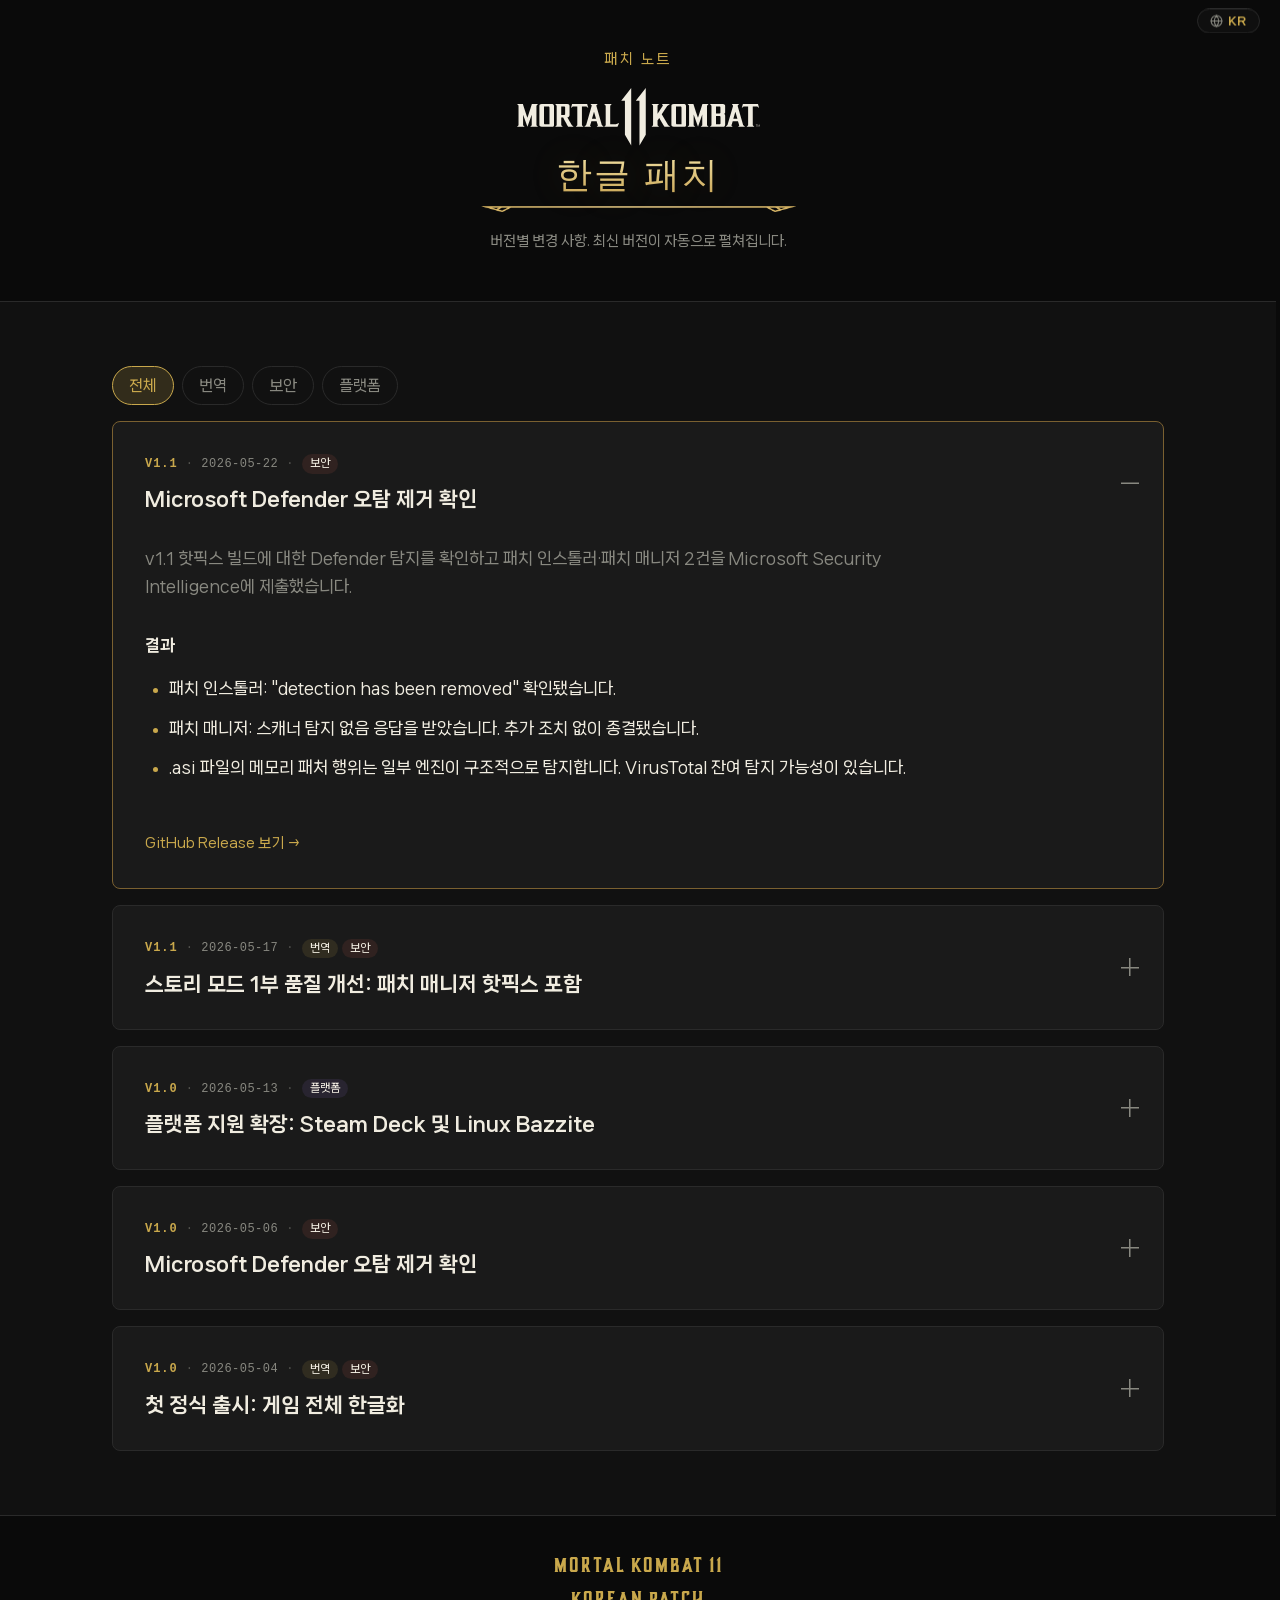
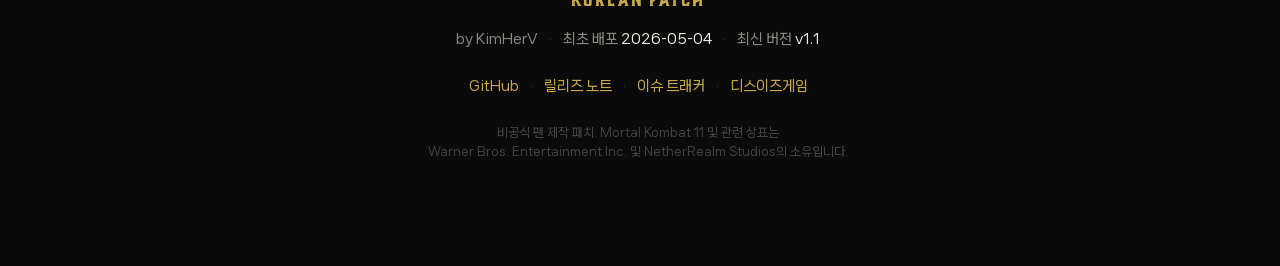
==== commit 3b2afc2f: "landing: UI polish, copy revisions, CLI card redesign - Replace conservative install wording with di" ====
--- a/landing/changelog.html
+++ b/landing/changelog.html
@@ -37,7 +37,7 @@
   <header class="changelog-header">
     <div class="container">
       <div class="changelog-hero">
-        <p class="hero-eyebrow changelog-eyebrow" data-i18n="changelog.heading"></p>
+        <p class="hero-eyebrow changelog-eyebrow" data-i18n="changelog.heading">패치 노트</p>
         <h1 class="hero-title hero-title--mini">
           <svg class="hero-logo hero-logo--mini" xmlns="http://www.w3.org/2000/svg" viewBox="0 0 1173.68 278.52" aria-label="MORTAL KOMBAT 11" role="img" focusable="false">
             <path d="M552.33,278.52l-30.38-52.32V61.91h-17.88L552.33,0V278.52z M622.75,0l-48.3,61.91h17.88v216.47l30.42-52.17
@@ -72,17 +72,18 @@
               M1155.06,177.98h3.13v9.81h1.18v-9.81h3.13v-1h-7.37L1155.06,177.98z M1169.22,184.65l-3.69-7.74h-1.14v11.06h1.14v-8.44
               l3.02,6.56h1l2.99-6.56v8.26h1.14v-10.8h-1.14L1169.22,184.65z"/>
           </svg>
-          <span class="hero-title-kr hero-title-kr--mini" data-i18n="hero.title_kr"></span>
+          <span class="hero-title-kr hero-title-kr--mini" data-i18n="hero.title_kr">한글 패치</span>
         </h1>
         <img class="hero-divider hero-divider--mini" src="assets/img_hud_arrow.png" alt="" aria-hidden="true" />
-        <p class="changelog-sub" data-i18n="changelog.sub"></p>
+        <p class="changelog-sub" data-i18n="changelog.sub">버전별 변경 사항. 최신 버전이 자동으로 펼쳐집니다.</p>
       </div>
     </div>
   </header>
 
-  <!-- ── Version list ─────────────────────────────────────── -->
+  <!-- ── Filter chips + version list ──────────────────────── -->
   <main class="changelog-main">
     <div class="container">
+      <div id="changelog-filter" class="changelog-filter"></div>
       <div id="changelog-list" class="changelog-list">
         <p class="changelog-loading" data-i18n="changelog.loading"></p>
       </div>
--- a/landing/style.css
+++ b/landing/style.css
@@ -8,6 +8,7 @@
   font-style: normal;
   font-display: swap;
 }
+
 
 @font-face {
   font-family: 'Kombat11';
@@ -52,7 +53,10 @@
   font-family: 'NanumSquareNeo', sans-serif;
   font-size: var(--text-body);
   line-height: 1.7;
-}
+  word-break: keep-all;
+  overflow-wrap: break-word;
+}
+::selection { background: var(--color-gold); color: var(--color-surface); }
 a { color: var(--color-gold); text-decoration: none; transition: color .2s; }
 a:hover { color: var(--color-gold-bright); }
 img { display: block; width: 100%; height: auto; }
@@ -79,14 +83,14 @@
   display: inline-flex; align-items: center; gap: var(--space-2);
   padding: var(--space-2) var(--space-6);
   border-radius: var(--radius-md);
-  font-weight: 600; font-size: var(--text-body);
+  font-weight: 600; font-size: var(--text-caption);
 }
 .btn-lg {
   padding: var(--space-3) var(--space-8);
+  font-size: var(--text-body);
 }
 .btn-sm {
   padding: var(--space-1) var(--space-4);
-  font-size: var(--text-caption);
 }
 .btn-badge {
   background: rgba(0,0,0,.25);
@@ -324,13 +328,18 @@
   color: var(--color-text-primary);
   width: 48px; height: 48px;
   border-radius: 50%;
-  font-size: 1.75rem;
-  line-height: 1;
   cursor: pointer;
   display: flex; align-items: center; justify-content: center;
   transition: background .2s, border-color .2s, color .2s;
   z-index: 2;
   backdrop-filter: blur(4px);
+}
+.carousel-arrow svg {
+  width: 24px;
+  height: 24px;
+  stroke: currentColor;
+  fill: none;
+  flex-shrink: 0;
 }
 .carousel-arrow:hover {
   background: rgba(201,168,76,.15);
@@ -410,7 +419,8 @@
 
 /* Mobile */
 @media (max-width: 600px) {
-  .carousel-arrow { width: 36px; height: 36px; font-size: 1.25rem; }
+  .carousel-arrow { width: 36px; height: 36px; }
+  .carousel-arrow svg { width: 20px; height: 20px; }
   .carousel-arrow--prev { left: var(--space-3); }
   .carousel-arrow--next { right: var(--space-3); }
   .carousel-footer { padding: var(--space-3) var(--space-4); }
@@ -433,8 +443,15 @@
 .feature-icon {
   display: block;
   color: var(--color-gold);
-  font-size: 1.25rem;
+  width: 28px;
+  height: 28px;
   margin-bottom: var(--space-3);
+}
+.feature-icon svg {
+  width: 100%;
+  height: 100%;
+  fill: currentColor;
+  stroke: none;
 }
 .feature-card h3 {
   font-size: var(--text-subheading);
@@ -480,12 +497,6 @@
   top: 5px;
   width: 10px; height: 10px;
   border-radius: 50%;
-  background: var(--color-text-secondary);
-  box-shadow:
-    0 0 8px  rgba(240, 236, 224, 0.30),
-    0 0 18px rgba(240, 236, 224, 0.12);
-}
-.about-marker--gold {
   background: var(--color-gold);
   box-shadow:
     0 0 10px rgba(201, 168, 76, 0.55),
@@ -573,26 +584,41 @@
   align-items: center;
   justify-content: center;
   padding: var(--space-4);
-}
-.online-modal[hidden] { display: none; }
+  opacity: 0;
+  visibility: hidden;
+  transition: opacity 0.25s ease, visibility 0.25s ease;
+}
+/* Override [hidden] so transition works: stays in position:fixed but invisible */
+.online-modal[hidden] { display: flex; }
+.online-modal.is-open {
+  opacity: 1;
+  visibility: visible;
+}
 .online-modal-backdrop {
   position: absolute;
   inset: 0;
-  background: rgba(0, 0, 0, 0.8);
+  background: rgba(0, 0, 0, 0.75);
+  backdrop-filter: blur(8px);
+  -webkit-backdrop-filter: blur(8px);
 }
 .online-modal-box {
   position: relative;
-  background: var(--color-bg);
+  background: var(--color-surface);
   border: 1px solid var(--color-border);
   border-radius: var(--radius-lg);
   padding: var(--space-8);
-  max-width: 600px;
+  max-width: 480px;
   width: 100%;
   max-height: 85vh;
   overflow-y: auto;
   display: flex;
   flex-direction: column;
   gap: var(--space-6);
+  transform: translateY(12px);
+  transition: transform 0.25s ease;
+}
+.online-modal.is-open .online-modal-box {
+  transform: translateY(0);
 }
 .online-modal-header {
   display: flex;
@@ -626,6 +652,12 @@
   color: var(--color-text-secondary);
   line-height: 1.8;
 }
+.online-modal-body a {
+  color: var(--color-gold);
+  text-decoration: underline;
+  text-underline-offset: 2px;
+}
+.online-modal-body a:hover { color: var(--color-gold-bright); }
 .online-modal-list-heading {
   font-size: var(--text-caption);
   font-weight: 700;
@@ -772,46 +804,29 @@
 /* Selected card gets the gold border + glow; unselected card is muted.
    GUI is selected by default (recommended). Replaces the old tab/grid-stack
    pattern that reserved the larger panel's height. */
-/* Install latest version stat chip (decorative, auto-synced) */
-.install-latest-chip {
-  display: inline-flex;
-  align-items: center;
-  gap: var(--space-2);
-  margin: var(--space-2) 0 var(--space-8);
-  padding: var(--space-2) var(--space-4);
-  background: var(--color-surface);
-  border: 1px solid var(--color-border);
-  border-radius: 999px;
-  font-size: var(--text-small);
-  color: var(--color-text-secondary);
-  font-family: 'NanumSquareNeo', sans-serif;
-  letter-spacing: 0.02em;
-}
-.install-latest-chip-label {
-  color: var(--color-text-secondary);
-  text-transform: uppercase;
-  letter-spacing: 0.08em;
-  font-size: 0.7rem;
-}
-.install-latest-chip-version {
-  color: var(--color-gold);
-  font-weight: 700;
-  font-family: 'JetBrains Mono', 'Consolas', monospace;
-}
-.install-latest-chip-sep { color: var(--color-border); }
-.install-latest-chip-date {
+/* Latest version: condensed one-line meta in place of the section subtitle.
+   "v1.1 · 2026-05-17 · 패치 노트 ↗"
+   Visual weight: version (white, bold) > link (gold) > date (secondary).
+   Wraps naturally on narrow widths via word-break: keep-all from body. */
+.install-latest #latest-version {
   color: var(--color-text-primary);
   font-family: 'JetBrains Mono', 'Consolas', monospace;
-}
-.install-latest-chip-link {
-  margin-left: var(--space-3);
-  padding-left: var(--space-3);
-  border-left: 1px solid var(--color-border);
+  font-weight: 700;
+}
+.install-latest #latest-date {
+  font-family: 'JetBrains Mono', 'Consolas', monospace;
+  color: var(--color-text-secondary);
+}
+.install-latest a {
   color: var(--color-gold);
   text-decoration: none;
-  transition: color 0.15s;
-}
-.install-latest-chip-link:hover { color: var(--color-gold-bright); }
+}
+.install-latest a:hover { color: var(--color-gold-bright); }
+.install-latest-extlink {
+  margin-left: 4px;
+  font-size: 0.85em;
+  opacity: 0.85;
+}
 
 .install-cards {
   display: grid;
@@ -821,6 +836,7 @@
 }
 .install-card {
   position: relative;
+  min-width: 0;
   display: flex;
   flex-direction: column;
   align-items: flex-start;
@@ -892,7 +908,7 @@
   margin: 0;
 }
 .card-screenshot {
-  width: 90%;
+  width: 100%;
   margin: var(--space-2) 0;
   display: flex;
   flex-direction: column;
@@ -932,10 +948,10 @@
   width: 100%;
   margin: var(--space-2) 0;
   border-radius: var(--radius-lg);
-  background: #0c0c0c;
+  background: var(--color-surface);
   border: 1px solid var(--color-border);
   overflow: hidden;
-  font-family: 'Courier New', monospace;
+  font-family: 'NanumSquareNeo', sans-serif;
 }
 .card-cli-viewer-bar {
   display: flex;
@@ -948,12 +964,16 @@
 .card-cli-viewer-dot {
   width: 10px;
   height: 10px;
+  flex-shrink: 0;
   border-radius: 50%;
   display: inline-block;
 }
-.card-cli-viewer-dot--r { background: #ff5f57; }
-.card-cli-viewer-dot--y { background: #febc2e; }
-.card-cli-viewer-dot--g { background: #28c840; }
+.card-cli-viewer-dot--r,
+.card-cli-viewer-dot--y,
+.card-cli-viewer-dot--g { background: rgba(255, 255, 255, 0.18); }
+.install-card.is-selected .card-cli-viewer-dot--r { background: #ff5f57; }
+.install-card.is-selected .card-cli-viewer-dot--y { background: #febc2e; }
+.install-card.is-selected .card-cli-viewer-dot--g { background: #28c840; }
 .card-cli-viewer-title {
   margin-left: var(--space-2);
   font-size: 11px;
@@ -965,7 +985,8 @@
   padding: var(--space-3) var(--space-4);
   font-size: 12px;
   line-height: 1.65;
-  color: #d4d4d4;
+  font-family: 'NanumSquareNeo', 'Courier New';
+  color: var(--color-text-secondary);
   white-space: pre;
   overflow-x: hidden;
 }
@@ -975,7 +996,7 @@
 .cli-os {
   display: inline-block;
   width: 8ch;
-  color: #7fb1ff;
+  color: var(--color-text-secondary);
 }
 
 /* Hint chip — explains "Windows> install.bat" is meant to be double-clicked.
@@ -1022,7 +1043,7 @@
 .cli-anim--l4 { animation: cli-l4 11s ease-in-out infinite; }
 .cli-anim--l5 { animation: cli-l5 11s ease-in-out infinite; }
 .cli-anim--l6 { animation: cli-l6 11s ease-in-out infinite; }
-.cli-line--success { color: #6ad26a; }
+.cli-line--success { color: var(--color-gold); }
 
 /* Swap container — cursor and typed "Y" overlay at the same position so the
    keystroke reads as the cursor being replaced by the character, not as Y
@@ -1514,25 +1535,37 @@
 .char-picker {
   position: fixed; inset: 0; z-index: 1100;
   display: flex; align-items: center; justify-content: center;
-}
-.char-picker[hidden] { display: none; }
+  opacity: 0;
+  visibility: hidden;
+  transition: opacity 0.25s ease, visibility 0.25s ease;
+}
+.char-picker[hidden] { display: flex; }
+.char-picker.is-open {
+  opacity: 1;
+  visibility: visible;
+}
 .char-picker-backdrop {
   position: absolute; inset: 0;
-  background: rgba(0,0,0,.82);
-  backdrop-filter: blur(6px);
-  -webkit-backdrop-filter: blur(6px);
+  background: rgba(0,0,0,.75);
+  backdrop-filter: blur(8px);
+  -webkit-backdrop-filter: blur(8px);
 }
 .char-picker-panel {
   position: relative; z-index: 1;
-  background: var(--color-surface-raised);
+  background: var(--color-surface);
   border: 1px solid var(--color-border);
   border-radius: var(--radius-lg);
   max-width: 900px; width: calc(100% - 32px);
   max-height: 90vh; overflow-y: auto;
+  transform: translateY(12px);
+  transition: transform 0.25s ease;
+}
+.char-picker.is-open .char-picker-panel {
+  transform: translateY(0);
 }
 .char-picker-header {
   position: sticky; top: 0;
-  background: var(--color-surface-raised);
+  background: var(--color-surface);
   border-bottom: 1px solid var(--color-border);
   padding: var(--space-4) var(--space-6);
   display: flex; align-items: center; justify-content: space-between;
@@ -1641,7 +1674,7 @@
 /* ── Dialog footer ── */
 .char-picker-footer {
   position: sticky; bottom: 0;
-  background: var(--color-surface-raised);
+  background: var(--color-surface);
   border-top: 1px solid var(--color-border);
   padding: var(--space-4) var(--space-6);
   display: flex; justify-content: flex-end;
@@ -1725,6 +1758,7 @@
 .site-banner-body {
   flex: 1;
   display: inline-flex;
+  flex-wrap: wrap;
   align-items: center;
   justify-content: center;
   gap: var(--space-6);
@@ -1738,6 +1772,10 @@
   text-align: center;
   cursor: pointer;
   padding: 0;
+  line-height: 1.5;
+  white-space: normal;
+  word-break: keep-all;
+  overflow-wrap: break-word;
   transition: opacity 0.15s;
 }
 .site-banner-body:hover { opacity: 0.8; }
@@ -1746,6 +1784,9 @@
 }
 .site-banner-text-mobile { display: none; }
 @media (max-width: 600px) {
+  .site-banner {
+    padding: var(--space-3) var(--space-4);
+  }
   .site-banner-text-desktop { display: none; }
   .site-banner-text-mobile  { display: inline; }
   .site-banner-cta          { display: none; }
@@ -2688,10 +2729,15 @@
   border-bottom: 1px solid var(--color-border);
 }
 /* Hero-mini block: shared visual identity with landing hero, reduced scale */
-.changelog-hero { text-align: center; }
+.changelog-page .hero-eyebrow,
+.changelog-page .hero-logo,
+.changelog-page .hero-title-kr,
+.changelog-page .hero-divider { animation: none; opacity: 1; transform: none; }
+.changelog-hero { text-align: center; min-height: 200px; }
 .changelog-eyebrow {
   margin-bottom: var(--space-4);
 }
+
 .hero-title--mini {
   font-size: clamp(1.5rem, 4vw, 2.25rem);
   text-shadow: 0 0 40px rgba(201, 168, 76, 0.18);
@@ -2726,6 +2772,66 @@
   padding: var(--space-16) var(--space-8);
   font-size: var(--text-body);
 }
+
+/* Filter chips */
+.changelog-filter {
+  display: flex;
+  gap: var(--space-2);
+  flex-wrap: wrap;
+  margin-bottom: var(--space-4);
+}
+
+.cl-chip {
+  padding: var(--space-2) var(--space-4);
+  border-radius: 999px;
+  border: 1px solid var(--color-border);
+  background: transparent;
+  color: var(--color-text-secondary);
+  font-size: 0.9375rem;
+  font-family: 'NanumSquareNeo', sans-serif;
+  cursor: pointer;
+  transition: color 0.15s;
+  line-height: 1.4;
+}
+
+.cl-chip:not(.cl-chip--active):hover {
+  color: var(--color-text-primary);
+}
+
+.cl-chip--active {
+  background: rgba(201, 168, 76, 0.18);
+  border-color: var(--color-gold);
+  color: var(--color-gold);
+  cursor: default;
+}
+
+/* Entry-level tag chips inside accordion header */
+.cl-entry-chips { display: inline-flex; gap: var(--space-1); align-items: center; }
+
+.cl-entry-chip {
+  display: inline-block;
+  padding: 2px 8px;
+  border-radius: 999px;
+  border: none;
+  font-size: 0.6875rem;
+  font-family: 'NanumSquareNeo', sans-serif;
+  cursor: pointer;
+  transition: opacity 0.15s;
+  line-height: 1.4;
+}
+.cl-entry-chip[data-tag="translation"] {
+  color: var(--color-tag-translation);
+  background: rgba(201, 168, 76, 0.12);
+}
+.cl-entry-chip[data-tag="security"] {
+  color: var(--color-tag-security);
+  background: rgba(201, 90, 76, 0.12);
+}
+.cl-entry-chip[data-tag="platform"] {
+  color: var(--color-tag-platform);
+  background: rgba(138, 108, 200, 0.12);
+}
+.cl-entry-chip:hover { opacity: 0.75; }
 
 .changelog-list {
   display: flex;
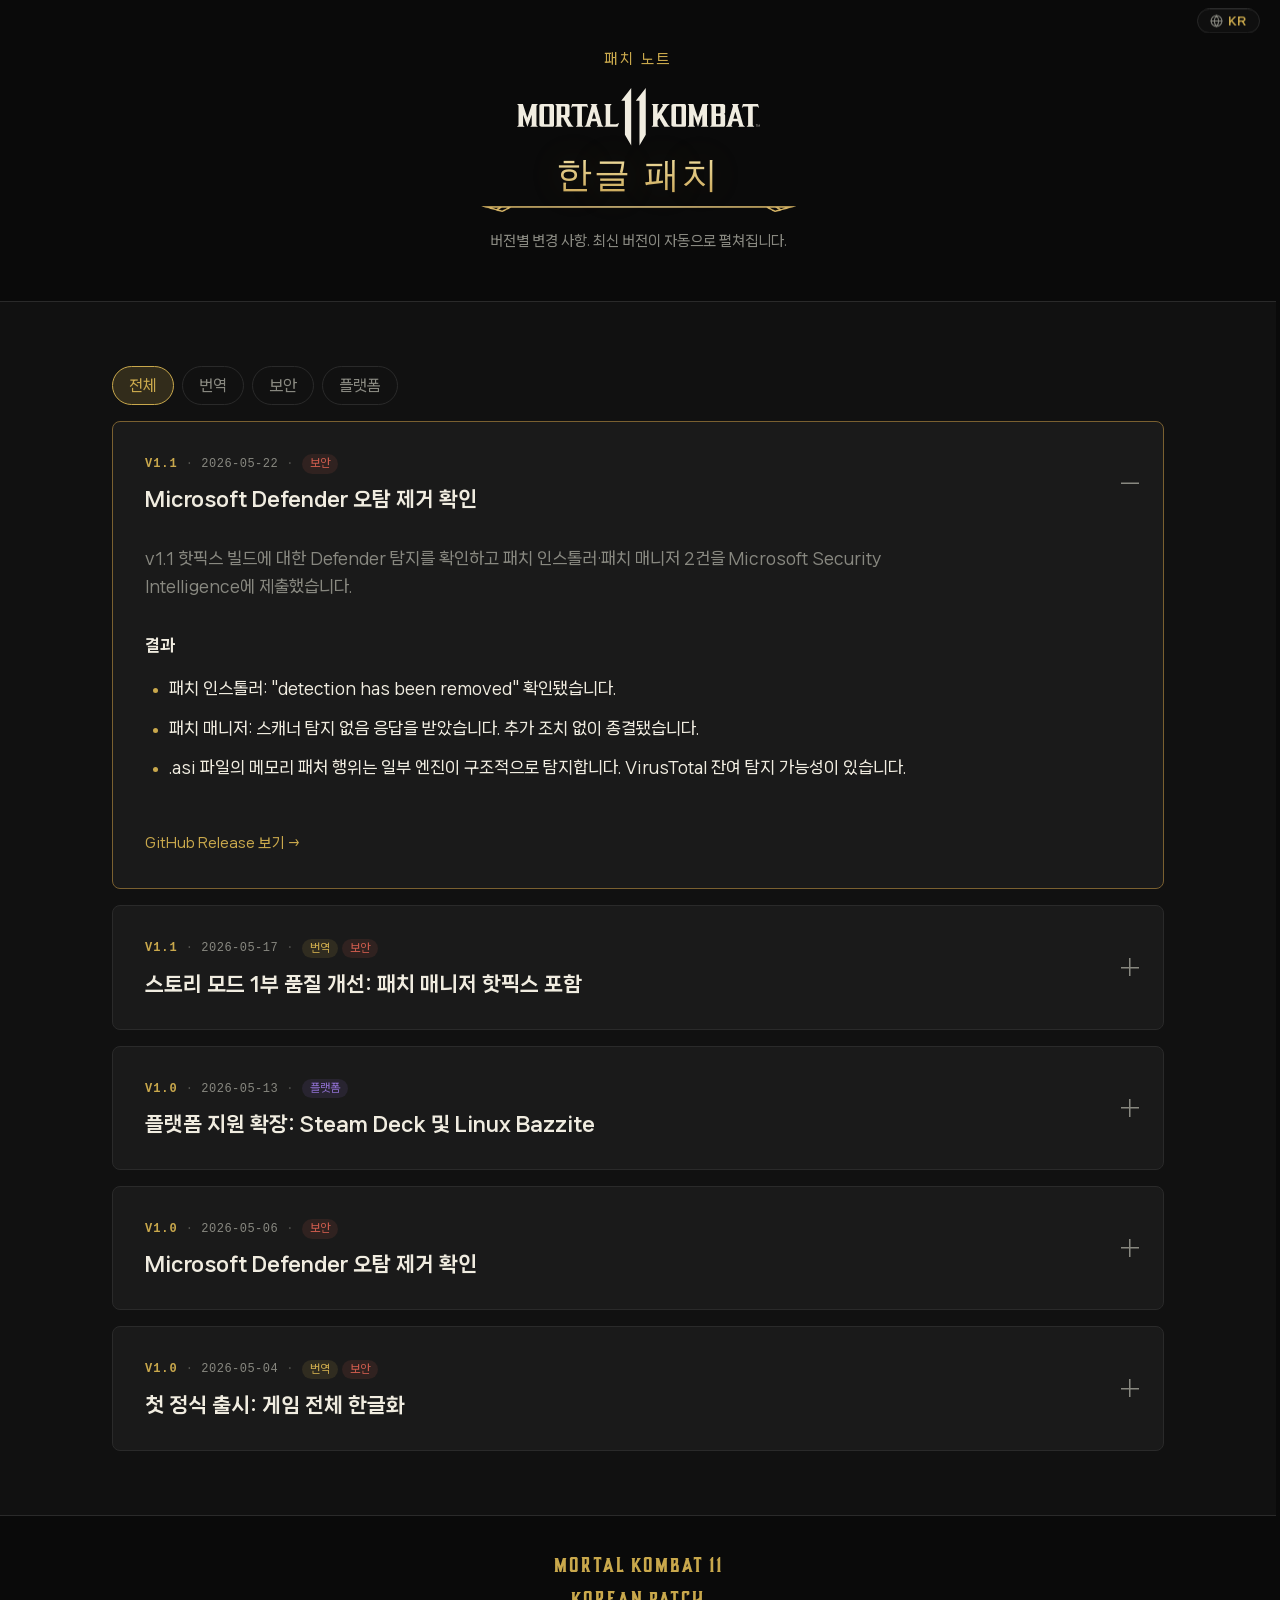
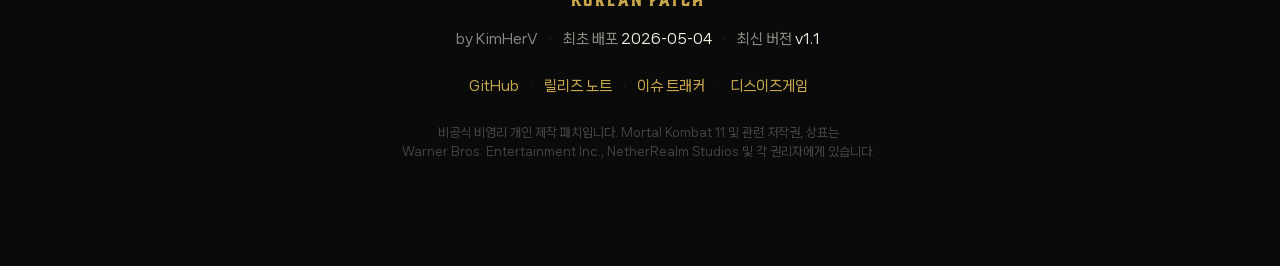
==== commit f3806c19: "landing: section reorder, Fluent Reveal cards, UI copy updates" ====
--- a/landing/changelog.html
+++ b/landing/changelog.html
@@ -3,17 +3,25 @@
 <head>
   <meta charset="UTF-8" />
   <meta name="viewport" content="width=device-width, initial-scale=1.0" />
-  <title>패치 노트 · 모탈컴뱃 11 한글 패치</title>
-  <meta name="description" content="모탈컴뱃 11 한글 패치 버전별 변경 사항. 번역 품질 개선, 시스템 진화, 캐릭터 어조 정밀화 기록." />
+  <title>패치 노트 · 모탈 컴뱃 11 한글 패치</title>
+  <meta name="description" content="모탈 컴뱃 11 한글 패치 버전별 변경 사항. 번역 품질 개선, 시스템 진화, 캐릭터 어조 정밀화 기록." />
   <link rel="canonical" href="https://mk11-korean-patch.pages.dev/changelog.html" />
   <link rel="icon" type="image/png" href="assets/favicon.png" />
 
   <meta property="og:type" content="website" />
   <meta property="og:url" content="https://mk11-korean-patch.pages.dev/changelog.html" />
-  <meta property="og:title" content="패치 노트 · 모탈컴뱃 11 한글 패치" />
+  <meta property="og:title" content="패치 노트 · 모탈 컴뱃 11 한글 패치" />
   <meta property="og:description" content="버전별 변경 사항 · 번역 품질 개선 기록" />
   <meta property="og:image" content="https://mk11-korean-patch.pages.dev/assets/og_image.jpg" />
+  <meta property="og:image:width" content="1200" />
+  <meta property="og:image:height" content="630" />
   <meta property="og:locale" content="ko_KR" />
+  <meta property="og:site_name" content="모탈 컴뱃 11 한글 패치" />
+
+  <meta name="twitter:card" content="summary_large_image" />
+  <meta name="twitter:title" content="패치 노트 · 모탈 컴뱃 11 한글 패치" />
+  <meta name="twitter:description" content="버전별 변경 사항 · 번역 품질 개선 기록" />
+  <meta name="twitter:image" content="https://mk11-korean-patch.pages.dev/assets/og_image.jpg" />
 
   <link rel="stylesheet" href="shared/design-system.css" />
   <link rel="stylesheet" href="style.css" />
@@ -117,6 +125,13 @@
   <script src="changelog.js"></script>
   <script>
     if (window.lucide) window.lucide.createIcons();
+    document.addEventListener('mousemove', function (e) {
+      var card = e.target.closest('.reveal');
+      if (!card) return;
+      var r = card.getBoundingClientRect();
+      card.style.setProperty('--x', (e.clientX - r.left) + 'px');
+      card.style.setProperty('--y', (e.clientY - r.top) + 'px');
+    });
   </script>
 </body>
 </html>
--- a/landing/shared/design-system.css
+++ b/landing/shared/design-system.css
@@ -20,6 +20,9 @@
   --color-danger:         #cc3333;
   --color-success:        #4a9a5a;
   --color-warning:        #c47a20;
+  --color-tag-translation: var(--color-gold);
+  --color-tag-security:    #c95a4c;
+  --color-tag-platform:    #8a6cc8;
 
   /* Short aliases for app contexts */
   --bg:             var(--color-bg);
--- a/landing/style.css
+++ b/landing/style.css
@@ -73,6 +73,42 @@
 /* ── Layout ────────────────────────────────────────────────── */
 .container { max-width: 1100px; margin: 0 auto; padding: 0 var(--space-6); }
 .container-narrow { max-width: 680px; }
+
+/* ── Fluent Reveal highlight (add class="reveal" to any card) ── */
+.reveal { position: relative; overflow: hidden; }
+.reveal::before {
+  content: '';
+  position: absolute;
+  inset: 0;
+  background: radial-gradient(
+    350px circle at var(--x, 50%) var(--y, 50%),
+    rgba(201, 168, 76, 0.07),
+    transparent 60%
+  );
+  opacity: 0;
+  transition: opacity 0.5s ease;
+  pointer-events: none;
+}
+.reveal:hover::before { opacity: 1; }
+.reveal::after {
+  content: '';
+  position: absolute;
+  inset: 0;
+  border-radius: inherit;
+  padding: 1px;
+  background: radial-gradient(
+    280px circle at var(--x, 50%) var(--y, 50%),
+    rgba(201, 168, 76, 0.5),
+    transparent 55%
+  );
+  -webkit-mask: linear-gradient(#fff 0 0) content-box, linear-gradient(#fff 0 0);
+  -webkit-mask-composite: destination-out;
+  mask-composite: exclude;
+  opacity: 0;
+  transition: opacity 0.4s ease;
+  pointer-events: none;
+}
+.reveal:hover::after { opacity: 1; }
 
 /* ── Buttons ───────────────────────────────────────────────── */
 /* Colors/hover behavior from design-system.css.
@@ -166,10 +202,10 @@
 .hero-divider {
   display: block;
   width: 100%;
-  max-width: 560px;
+  max-width: 540px;
   height: auto;
   margin: var(--space-4) auto;
-  opacity: 0.75;
+  opacity: 1;
 }
 .hero-title-kr {
   display: block;
@@ -211,7 +247,7 @@
 .hero-legal {
   font-size: var(--text-small);
   color: var(--color-text-secondary);
-  max-width: 500px; margin: 0 auto;
+  max-width: 600px; margin: 0 auto;
 }
 .hero-credit {
   font-size: var(--text-small);
@@ -275,7 +311,7 @@
 .carousel {
   position: relative;
   width: 100%;
-  background: #000;
+  background: var(--color-bg);
   border-top: 1px solid var(--color-border);
   border-bottom: 1px solid var(--color-border);
 }
@@ -356,7 +392,7 @@
   grid-template-columns: 1fr auto 1fr;
   align-items: center;
   padding: var(--space-4) var(--space-8);
-  background: var(--color-surface);
+  background: var(--color-bg);
   border-top: 1px solid var(--color-border);
   gap: var(--space-4);
 }
@@ -476,7 +512,7 @@
 /* ── About timeline ────────────────────────────────────────── */
 .about-timeline {
   position: relative;
-  padding-left: var(--space-8);
+  padding-left: 0;
   margin-top: var(--space-8);
 }
 .about-timeline::before {
@@ -491,9 +527,10 @@
   margin-bottom: var(--space-12);
 }
 .about-entry:last-child { margin-bottom: 0; }
+.about-body { padding-left: var(--space-6); }
 .about-marker {
   position: absolute;
-  left: calc(-1 * var(--space-8) + 3px);
+  left: 3px;
   top: 5px;
   width: 10px; height: 10px;
   border-radius: 50%;
@@ -532,9 +569,6 @@
   position: relative;
   max-height: 360px;
   overflow: hidden;
-  /* Reserve horizontal padding so the timeline dot glow is not clipped
-     by overflow:hidden on the left edge. */
-  padding: 0 var(--space-6);
   transition: max-height 0.6s cubic-bezier(0.4, 0, 0.2, 1);
   -webkit-mask-image: linear-gradient(to bottom, black 55%, transparent 100%);
   mask-image: linear-gradient(to bottom, black 55%, transparent 100%);
@@ -2686,12 +2720,16 @@
   color: var(--color-gold);
   font-weight: 700;
 }
+.faq-a b { color: var(--color-gold); }
 .faq-note {
   font-size: var(--text-small);
   color: var(--color-text-secondary);
-  opacity: 0.72;
-  border-top: 1px solid var(--color-border);
-  padding-top: var(--space-3);
+  background: rgba(30, 30, 30, 0.50);
+  backdrop-filter: blur(24px) saturate(160%);
+  -webkit-backdrop-filter: blur(24px) saturate(160%);
+  border: 1px solid rgba(255, 255, 255, 0.07);
+  border-radius: var(--radius-md);
+  padding: var(--space-3) var(--space-4);
   margin-top: var(--space-2);
   line-height: 1.75;
 }
@@ -3040,4 +3078,8 @@
   .cl-version-body { padding: 0 var(--space-6) var(--space-6); }
   .cl-highlights { gap: var(--space-6); }
   .cl-install { padding: var(--space-4) var(--space-6); }
-}
+  /* Meta row: version+date pinned to row 1, chips wrap to row 2 */
+  .cl-version-meta { flex-wrap: wrap; }
+  .cl-entry-chips { width: 100%; margin-top: var(--space-1); }
+  .cl-tags-sep { display: none; }
+}
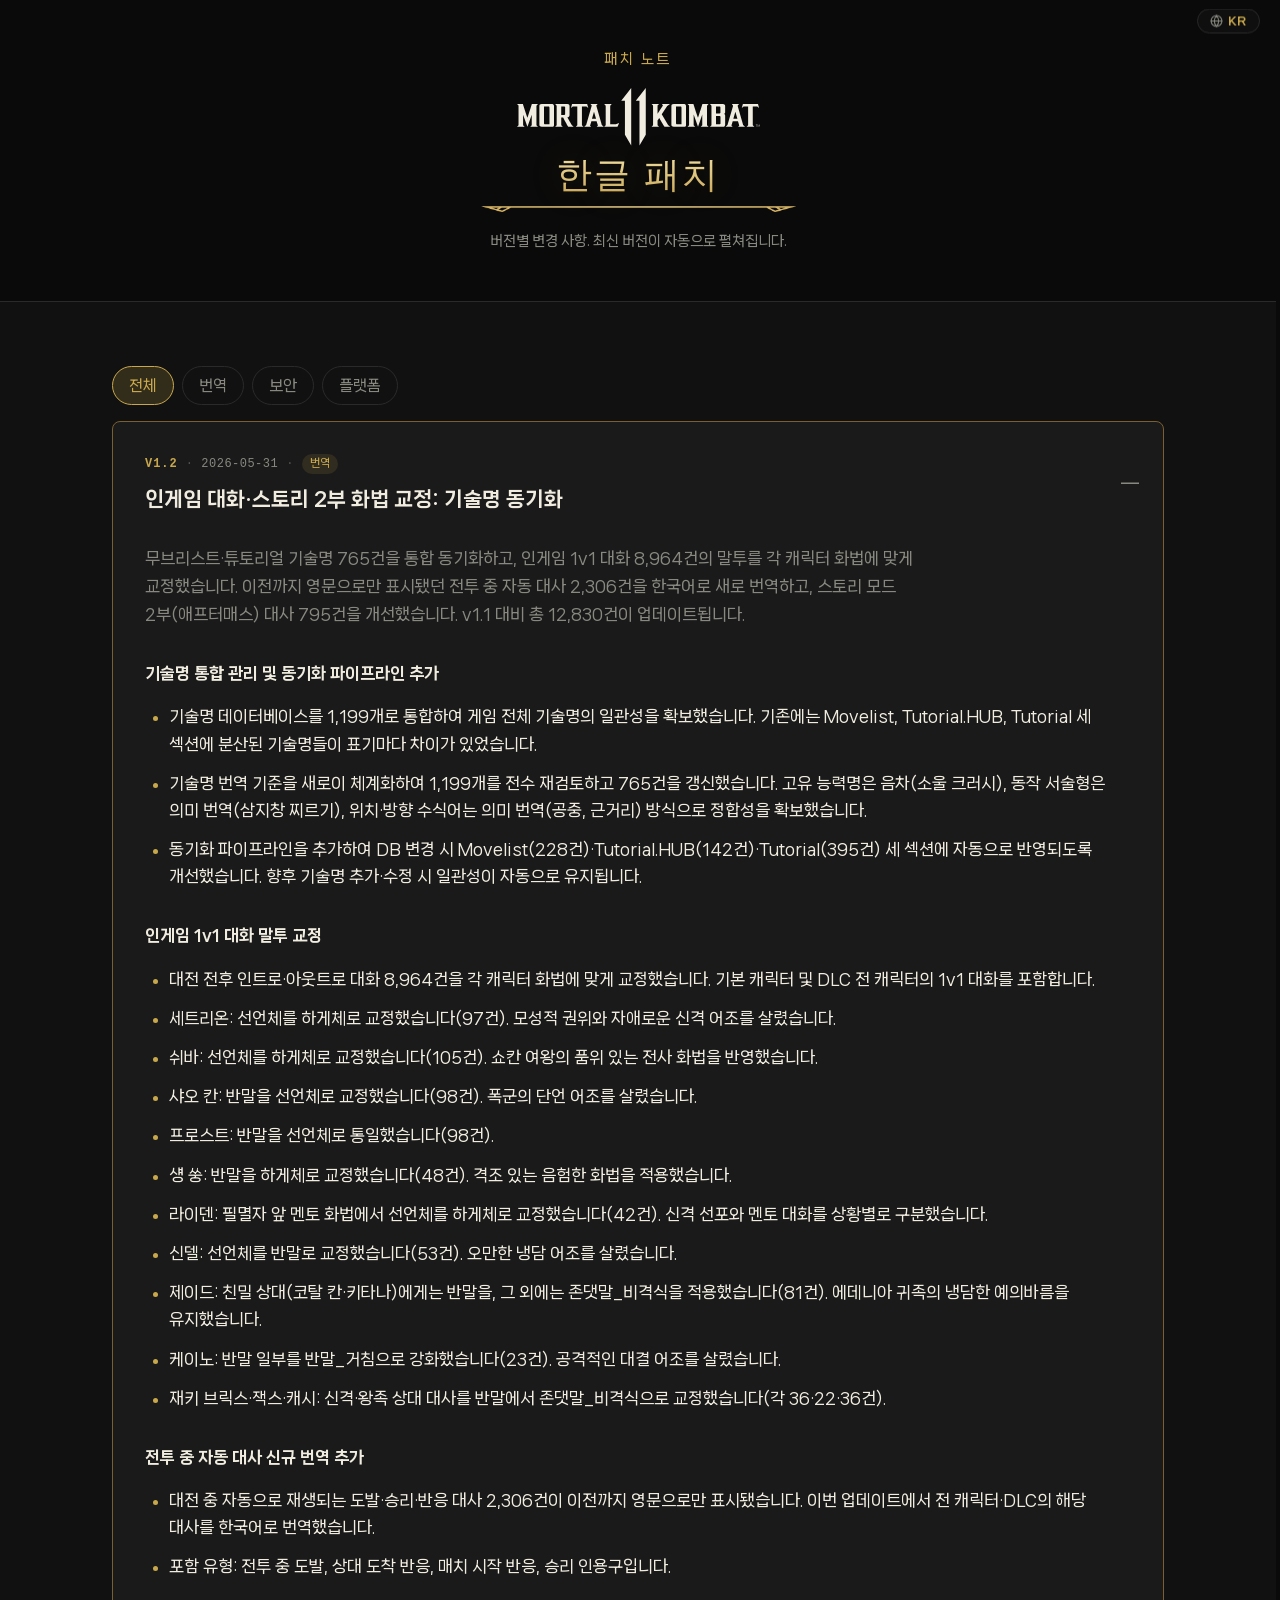
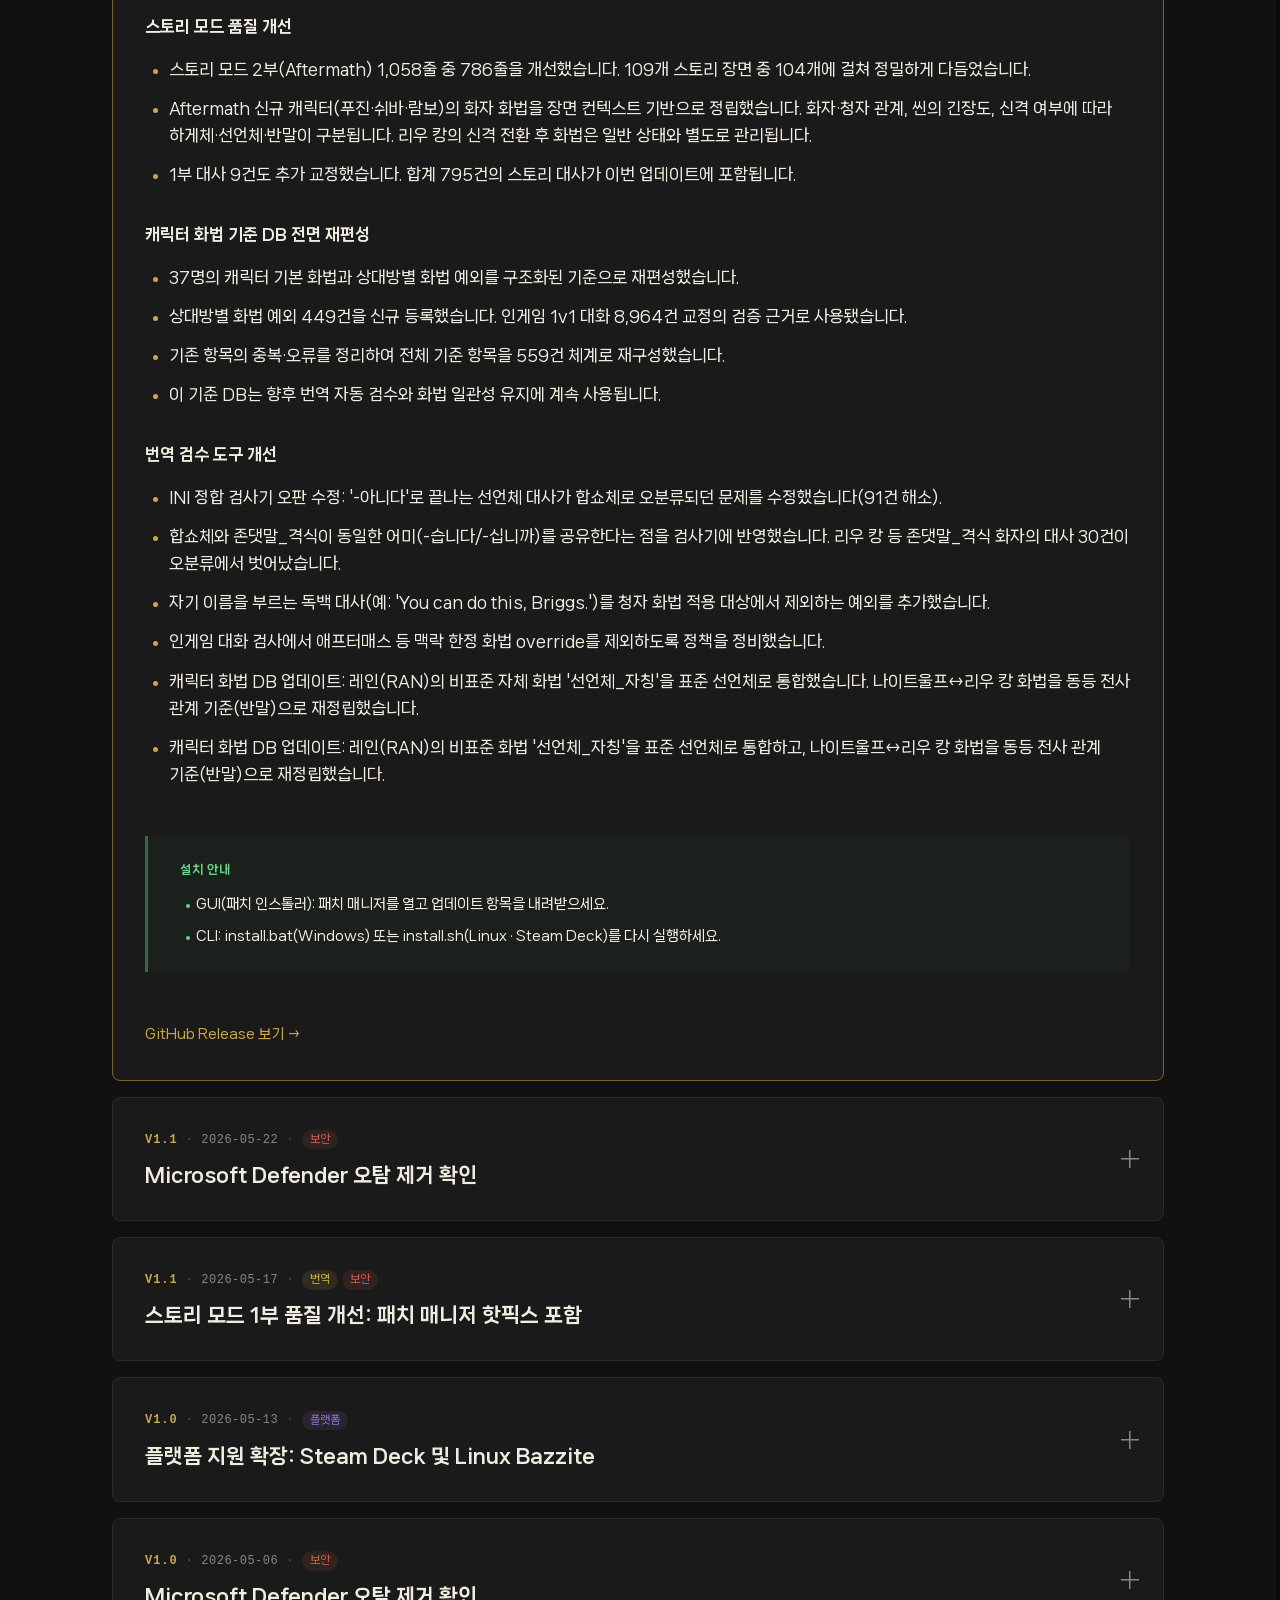
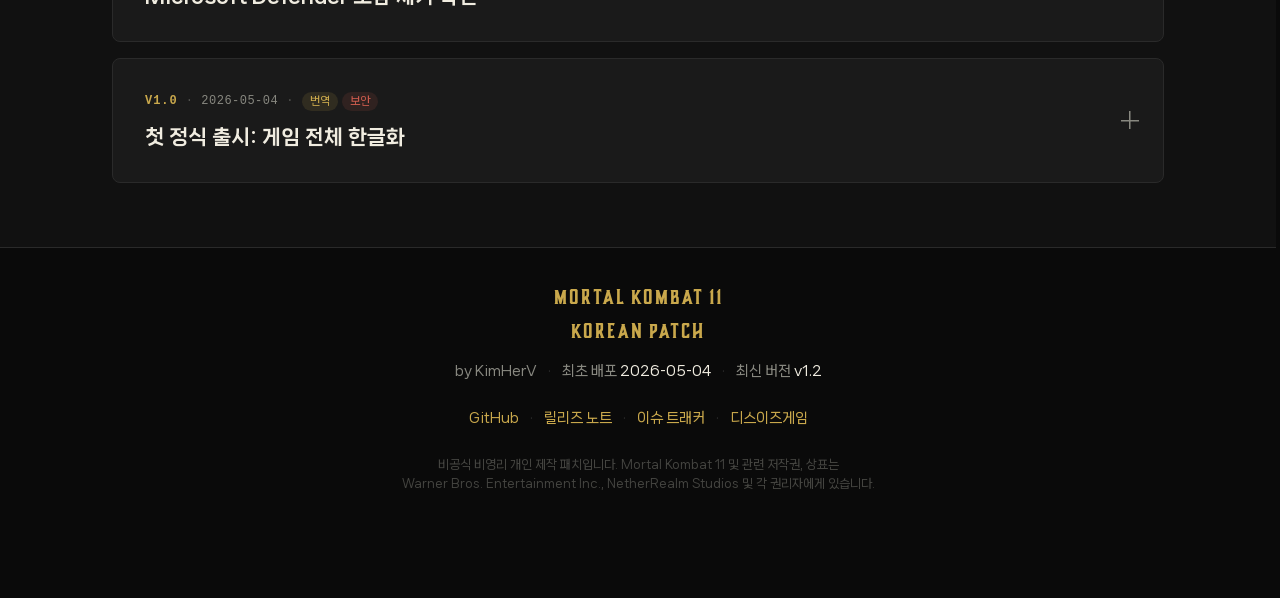
==== commit 9187022b: "release: v1.2 (2026-05-31)" ====
--- a/landing/changelog.html
+++ b/landing/changelog.html
@@ -107,7 +107,7 @@
         <span class="footer-sep">·</span>
         <span class="footer-byline-pair"><span data-i18n="footer.first_release_label"></span>&nbsp;<span class="footer-meta-value">2026-05-04</span></span>
         <span class="footer-sep">·</span>
-        <span class="footer-byline-pair"><span data-i18n="footer.latest_version_label"></span>&nbsp;<span class="footer-meta-value" id="footer-version">v1.1</span></span>
+        <span class="footer-byline-pair"><span data-i18n="footer.latest_version_label"></span>&nbsp;<span class="footer-meta-value" id="footer-version">v1.2</span></span>
       </p>
       <p class="footer-links">
         <a href="https://github.com/KimHerV/mk11-korean-patch" target="_blank" rel="noopener">GitHub</a>
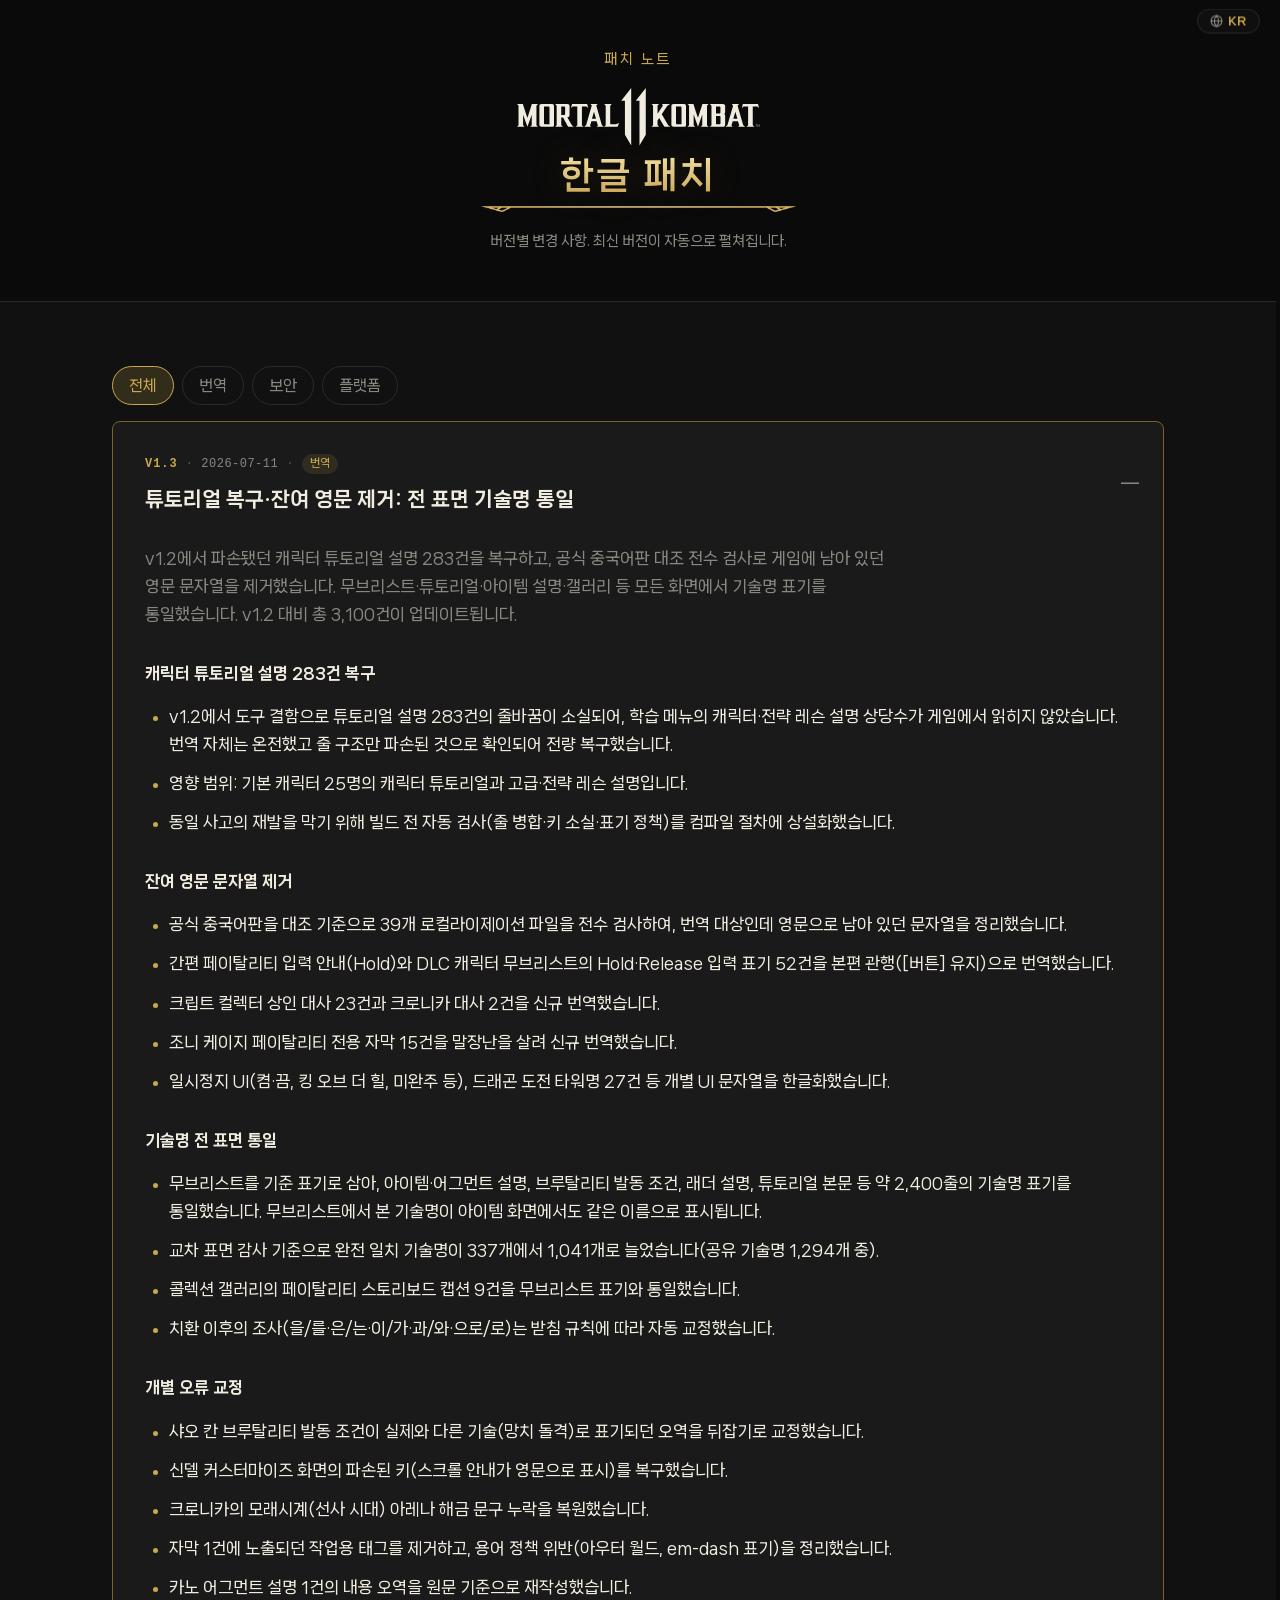
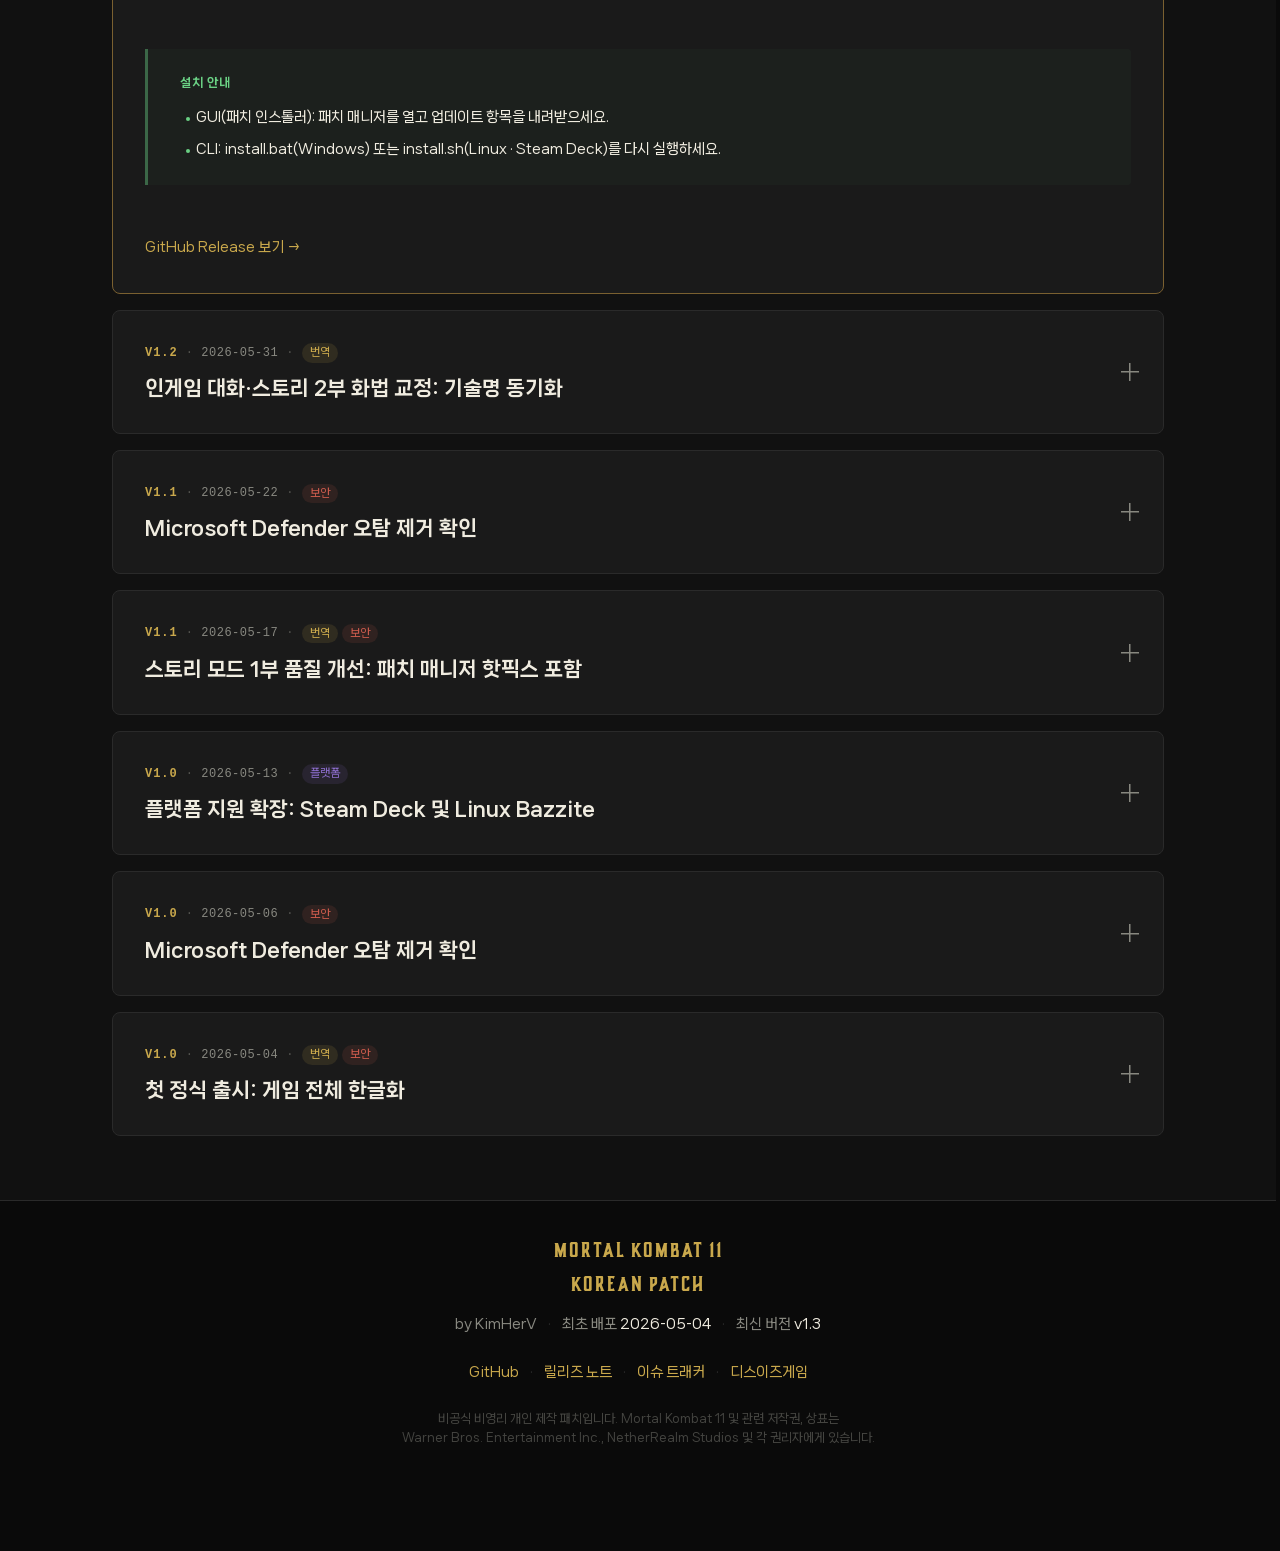
==== commit 575d8d35: "release: v1.3 (2026-07-11)" ====
--- a/landing/changelog.html
+++ b/landing/changelog.html
@@ -107,7 +107,7 @@
         <span class="footer-sep">·</span>
         <span class="footer-byline-pair"><span data-i18n="footer.first_release_label"></span>&nbsp;<span class="footer-meta-value">2026-05-04</span></span>
         <span class="footer-sep">·</span>
-        <span class="footer-byline-pair"><span data-i18n="footer.latest_version_label"></span>&nbsp;<span class="footer-meta-value" id="footer-version">v1.2</span></span>
+        <span class="footer-byline-pair"><span data-i18n="footer.latest_version_label"></span>&nbsp;<span class="footer-meta-value" id="footer-version">v1.3</span></span>
       </p>
       <p class="footer-links">
         <a href="https://github.com/KimHerV/mk11-korean-patch" target="_blank" rel="noopener">GitHub</a>
--- a/landing/style.css
+++ b/landing/style.css
@@ -2,9 +2,9 @@
 
 /* ── Fonts ─────────────────────────────────────────────────── */
 @font-face {
-  font-family: 'NanumSquareNeo';
-  src: url('assets/fonts/kor.woff2') format('woff2-variations');
-  font-weight: 300 900;
+  font-family: 'NanumSquare Neo';
+  src: url('assets/fonts/kor.woff2') format('woff2');
+  font-weight: 100 900;
   font-style: normal;
   font-display: swap;
 }
@@ -24,6 +24,8 @@
    Landing-specific overrides only: */
 :root {
   --color-text-secondary: #888880; /* keep explicit for legacy refs */
+  /* Scrim system: same black base (#0a0a0a). Only alpha/stops vary per context. */
+  --scrim-base: 10, 10, 10;
 }
 
 /* Kombat11: single Regular weight. Synthesized bold disabled. */
@@ -50,7 +52,7 @@
 body {
   background: var(--color-bg);
   color: var(--color-text-primary);
-  font-family: 'NanumSquareNeo', sans-serif;
+  font-family: 'NanumSquare Neo';
   font-size: var(--text-body);
   line-height: 1.7;
   word-break: keep-all;
@@ -61,7 +63,7 @@
 a:hover { color: var(--color-gold-bright); }
 img { display: block; width: 100%; height: auto; }
 code {
-  font-family: 'NanumSquareNeo', sans-serif;
+  font-family: 'NanumSquare Neo';
   background: var(--color-surface-raised);
   padding: 1px 6px;
   border-radius: var(--radius-sm);
@@ -160,16 +162,15 @@
   pointer-events: none;
 }
 
-/* Gold gradient overlay on video. Bottom fade for text readability. */
+/* Unified scrim: light, bottom-weighted fade. Gold radial removed, shared base.
+   Keeps the video as visible as possible while preserving bottom CTA/text legibility. */
 .hero::before {
   content: '';
   position: absolute; inset: 0;
-  background:
-    linear-gradient(to bottom,
-      rgba(0,0,0,0.35) 0%,
-      rgba(0,0,0,0.1)  40%,
-      rgba(0,0,0,0.5)  100%),
-    radial-gradient(ellipse 80% 50% at 50% 100%, rgba(201,168,76,.12) 0%, transparent 70%);
+  background: linear-gradient(to bottom,
+    rgba(var(--scrim-base), 0.20) 0%,
+    rgba(var(--scrim-base), 0.06) 45%,
+    rgba(var(--scrim-base), 0.50) 100%);
   z-index: 1;
   pointer-events: none;
 }
@@ -180,6 +181,33 @@
   text-transform: uppercase;
   color: var(--color-gold);
   margin-bottom: var(--space-8);
+}
+/* Hero version line: chip (v1.2) + muted date. Scoped to #id since .hero-eyebrow is also used by the changelog heading. */
+#hero-eyebrow {
+  display: flex;
+  justify-content: center;
+  align-items: center;
+  gap: var(--space-2);
+  font-size: 0.72rem;
+  text-transform: none;
+  letter-spacing: normal;
+  color: var(--color-text-secondary);
+}
+#hero-eyebrow .hero-ver-chip {
+  border: 1px solid var(--color-gold-dim);
+  color: var(--color-gold);
+  border-radius: 999px;
+  padding: 1px 8px;
+  font-weight: 600;
+  letter-spacing: .02em;
+  line-height: 1.4;
+}
+#hero-eyebrow .hero-ver-date {
+  color: var(--color-text-secondary);
+  letter-spacing: .04em;
+}
+@media (max-width: 768px) {
+  #hero-eyebrow { font-size: 0.64rem; }
 }
 .hero-title {
   font-family: 'Kombat11', sans-serif;
@@ -213,7 +241,7 @@
   -webkit-background-clip: text;
   background-clip: text;
   -webkit-text-fill-color: transparent;
-  font-family: 'Noto Sans KR', sans-serif;
+  font-family: 'NanumSquare Neo';
   font-weight: 600;
   margin-bottom: var(--space-4);
 }
@@ -391,10 +419,11 @@
   display: grid;
   grid-template-columns: 1fr auto 1fr;
   align-items: center;
-  padding: var(--space-4) var(--space-8);
+  padding: var(--space-4) max(var(--space-6), calc((100% - 1100px) / 2 + var(--space-6)));
   background: var(--color-bg);
   border-top: 1px solid var(--color-border);
   gap: var(--space-4);
+  width: 100%;
 }
 
 .carousel-caption {
@@ -459,7 +488,7 @@
   .carousel-arrow svg { width: 20px; height: 20px; }
   .carousel-arrow--prev { left: var(--space-3); }
   .carousel-arrow--next { right: var(--space-3); }
-  .carousel-footer { padding: var(--space-3) var(--space-4); }
+  .carousel-footer { padding: var(--space-3) var(--space-4); width: 100%; }
 }
 
 /* ── Features ──────────────────────────────────────────────── */
@@ -654,6 +683,8 @@
 .online-modal.is-open .online-modal-box {
   transform: translateY(0);
 }
+/* GUI install (AV notice) dialog is wider to fit the update callout */
+#av-notice-modal .online-modal-box { max-width: 520px; }
 .online-modal-header {
   display: flex;
   align-items: center;
@@ -692,6 +723,27 @@
   text-underline-offset: 2px;
 }
 .online-modal-body a:hover { color: var(--color-gold-bright); }
+/* Emphasised update callout (gold) sits above the security paragraphs */
+.av-notice-callout {
+  padding: var(--space-3) var(--space-4);
+  background: rgba(201, 168, 76, 0.1);
+  border: 1px solid var(--color-gold);
+  border-left-width: 3px;
+  border-radius: var(--radius-sm);
+}
+/* Higher specificity (0,2,0) overrides .online-modal-body p (0,1,1) */
+.online-modal-body .av-notice-callout-title {
+  margin: 0 0 var(--space-2);
+  color: var(--color-gold-bright);
+  font-weight: 700;
+  font-size: var(--text-caption);
+  line-height: 1.5;
+}
+.online-modal-body .av-notice-callout-body {
+  margin: 0;
+  color: var(--color-text-primary);
+  line-height: 1.8;
+}
 .online-modal-list-heading {
   font-size: var(--text-caption);
   font-weight: 700;
@@ -914,7 +966,7 @@
   font-size: 11px;
   font-weight: 400;
   letter-spacing: 0.06em;
-  font-family: 'NanumSquareNeo', sans-serif;
+  font-family: 'NanumSquare Neo';
 }
 .card-badge-gold {
   border: 1px solid var(--color-gold);
@@ -985,7 +1037,7 @@
   background: var(--color-surface);
   border: 1px solid var(--color-border);
   overflow: hidden;
-  font-family: 'NanumSquareNeo', sans-serif;
+  font-family: 'NanumSquare Neo';
 }
 .card-cli-viewer-bar {
   display: flex;
@@ -1002,12 +1054,10 @@
   border-radius: 50%;
   display: inline-block;
 }
-.card-cli-viewer-dot--r,
-.card-cli-viewer-dot--y,
-.card-cli-viewer-dot--g { background: rgba(255, 255, 255, 0.18); }
-.install-card.is-selected .card-cli-viewer-dot--r { background: #ff5f57; }
-.install-card.is-selected .card-cli-viewer-dot--y { background: #febc2e; }
-.install-card.is-selected .card-cli-viewer-dot--g { background: #28c840; }
+/* macOS traffic lights: always lit, regardless of selection */
+.card-cli-viewer-dot--r { background: #ff5f57; }
+.card-cli-viewer-dot--y { background: #febc2e; }
+.card-cli-viewer-dot--g { background: #28c840; }
 .card-cli-viewer-title {
   margin-left: var(--space-2);
   font-size: 11px;
@@ -1019,7 +1069,7 @@
   padding: var(--space-3) var(--space-4);
   font-size: 12px;
   line-height: 1.65;
-  font-family: 'NanumSquareNeo', 'Courier New';
+  font-family: 'NanumSquare Neo', 'Courier New';
   color: var(--color-text-secondary);
   white-space: pre;
   overflow-x: hidden;
@@ -1214,7 +1264,7 @@
 .install-trust-strip svg {
   width: 16px;
   height: 16px;
-  color: var(--color-success);
+  color: var(--color-gold);
   flex-shrink: 0;
 }
 /* Demoted variant: smaller, sits under the cards as decision-support */
@@ -1302,6 +1352,7 @@
   padding: var(--space-8);
   margin-top: var(--space-8);
 }
+
 .form-row { margin-bottom: var(--space-6); }
 .form-row label {
   display: block;
@@ -1346,7 +1397,6 @@
   font-size: var(--text-small);
   color: var(--color-danger);
   margin-top: var(--space-1);
-  min-height: 1em;
 }
 .form-row select.is-error,
 .form-row textarea.is-error {
@@ -1784,7 +1834,6 @@
   align-items: center;
   justify-content: center;
   background: var(--color-surface);
-  border-bottom: 1px solid rgba(212, 175, 55, 0.45);
   min-height: 42px;
   padding: var(--space-2) var(--space-6);
   position: relative;
@@ -1799,7 +1848,7 @@
   background: none;
   border: none;
   color: var(--color-gold);
-  font-family: 'NanumSquareNeo', sans-serif;
+  font-family: 'NanumSquare Neo';
   font-size: var(--text-small);
   font-weight: 700;
   letter-spacing: 0.01em;
@@ -1843,7 +1892,7 @@
   -webkit-backdrop-filter: blur(8px);
   z-index: 900;
   cursor: pointer;
-  font-family: 'NanumSquareNeo', sans-serif;
+  font-family: 'NanumSquare Neo';
   font-size: 0.75rem;
   font-weight: 700;
   letter-spacing: .06em;
@@ -1860,6 +1909,141 @@
   height: 13px;
   color: var(--color-text-secondary);
   flex-shrink: 0;
+}
+
+/* ── Support fields ─────────────────────────────────────────── */
+.form-row-split {
+  display: grid;
+  grid-template-columns: 1fr 1fr;
+  gap: var(--space-4);
+}
+.field-hint {
+  font-size: var(--text-small);
+  color: var(--text-muted);
+  margin: var(--space-1) 0 var(--space-2);
+  line-height: 1.5;
+}
+
+.form-checklist {
+  background: rgba(255,255,255,0.03);
+  border: 1px solid var(--color-border);
+  border-radius: var(--radius-sm);
+  padding: var(--space-4);
+}
+.checklist-heading {
+  display: flex;
+  align-items: center;
+  font-size: var(--text-caption);
+  font-weight: 600;
+  text-transform: uppercase;
+  letter-spacing: 0.06em;
+  color: var(--text-muted);
+  margin: 0 0 var(--space-3) 0;
+}
+.check-counter {
+  margin-left: auto;
+  font-variant-numeric: tabular-nums;
+  color: var(--color-gold-dim);
+  letter-spacing: 0;
+  text-transform: none;
+}
+.check-counter.all-checked { color: var(--color-gold); }
+
+/* Higher specificity than .form-row label (0,1,1) — same pattern as .form-row--check .sysinfo-label */
+.form-checklist .check-item {
+  display: flex;
+  align-items: center;
+  gap: var(--space-2);
+  margin-bottom: var(--space-2);
+  font-size: var(--text-caption);
+  color: var(--color-text-secondary);
+  font-weight: 400;
+  text-transform: none;
+  letter-spacing: 0;
+  cursor: pointer;
+}
+.form-checklist .check-item:last-of-type { margin-bottom: 0; }
+.form-checklist .check-item input[type="checkbox"] {
+  flex-shrink: 0;
+  -webkit-appearance: none;
+  appearance: none;
+  width: 14px;
+  height: 14px;
+  border: 1px solid var(--color-border);
+  border-radius: var(--radius-sm);
+  background: var(--color-surface-raised);
+  position: relative;
+  cursor: pointer;
+  transition: border-color .15s, background .15s;
+}
+.form-checklist .check-item input[type="checkbox"]:hover:not(:checked) {
+  border-color: var(--color-gold-dim);
+}
+.form-checklist .check-item input[type="checkbox"]:checked {
+  background: var(--color-gold);
+  border-color: var(--color-gold);
+}
+.form-checklist .check-item input[type="checkbox"]:checked::after {
+  content: '';
+  position: absolute;
+  left: 4px;
+  top: 1px;
+  width: 4px;
+  height: 8px;
+  border: 1.5px solid #0a0a0a;
+  border-top: none;
+  border-left: none;
+  transform: rotate(42deg);
+}
+
+.form-row-header {
+  display: flex;
+  align-items: center;
+  justify-content: space-between;
+  margin-bottom: var(--space-2);
+}
+.form-row-header label {
+  margin-bottom: 0;
+}
+.btn-link {
+  background: none;
+  border: none;
+  padding: 0;
+  margin: 0;
+  color: var(--color-gold);
+  font-size: var(--text-small);
+  font-family: inherit;
+  line-height: 1.4;
+  cursor: pointer;
+  text-decoration: underline;
+  text-underline-offset: 2px;
+  white-space: nowrap;
+}
+.btn-link:hover { opacity: 0.75; }
+
+/* ── Toast ─────────────────────────────────────────────────── */
+.toast {
+  position: fixed;
+  top: var(--space-8);
+  left: 50%;
+  transform: translateX(-50%) translateY(-8px);
+  background: var(--color-gold);
+  border-radius: var(--radius-md);
+  padding: var(--space-3) var(--space-6);
+  font-size: var(--text-caption);
+  font-weight: 600;
+  color: #0a0a0a;
+  box-shadow: 0 4px 20px rgba(201, 168, 76, 0.35);
+  opacity: 0;
+  pointer-events: none;
+  transition: opacity 0.2s ease, transform 0.2s ease;
+  z-index: 9999;
+  max-width: 420px;
+  white-space: nowrap;
+}
+.toast.toast--show {
+  opacity: 1;
+  transform: translateX(-50%) translateY(0);
 }
 
 /* ── Responsive ────────────────────────────────────────────── */
@@ -1869,6 +2053,7 @@
   .hero-actions { flex-direction: column; align-items: center; }
   .install-steps li { flex-direction: column; gap: var(--space-3); }
   .feedback-form { padding: var(--space-6) var(--space-4); }
+  .form-row-split { grid-template-columns: 1fr; }
   /* background-attachment: fixed is unreliable on iOS Safari */
   #faq { background-attachment: scroll; }
 }
@@ -2090,6 +2275,13 @@
 .mp-unmute-hint.visible {
   opacity: 1;
   pointer-events: auto;
+}
+/* Show the unmute hint only after the player finishes its entrance slide
+   (the hint depends on the player). Otherwise it appears alone while the
+   splash still has the player off-screen. */
+.music-player:not(.is-entered) .mp-unmute-hint {
+  opacity: 0 !important;
+  pointer-events: none;
 }
 .mp-unmute-hint:hover { background: var(--color-gold-bright); }
 
@@ -2275,17 +2467,18 @@
 }
 
 .engine-graph-wrap {
-  /* Dot grid pattern: same background as page sections */
   background-color: var(--color-bg);
   background-image: radial-gradient(circle, #1c1c26 1.5px, transparent 1.5px);
   background-size: 22px 22px;
   border: 1px solid var(--color-border);
   border-radius: var(--radius-lg);
   overflow: hidden;
-  height: 560px;
+  height: 660px;
   position: relative;
   width: 100%;
-}
+  cursor: grab;
+}
+.engine-graph-wrap:active { cursor: grabbing; }
 
 /* Panel overlays on top-right of graph */
 .engine-panel {
@@ -2312,10 +2505,7 @@
     border-radius: var(--radius-lg);
   }
 }
-@media (max-width: 600px) {
-  .engine-graph-wrap { height: 400px; }
-}
-
+/* D3 force graph SVG */
 #engine-svg {
   width: 100%;
   height: 100%;
@@ -2324,14 +2514,39 @@
 }
 #engine-svg:active { cursor: grabbing; }
 
-/* D3 node/link SVG styles */
 .eng-node { cursor: pointer; }
 .eng-node:hover .eng-node-ring { filter: brightness(1.3); }
 .eng-node-label {
-  font-family: 'NanumSquareNeo', sans-serif;
+  font-family: 'NanumSquare Neo';
   pointer-events: none;
   user-select: none;
 }
+.eng-zoom-label {
+  font-size: 11px;
+  font-family: 'Kombat11', 'NanumSquare Neo', monospace;
+  fill: var(--color-text-secondary);
+  pointer-events: none;
+  user-select: none;
+  letter-spacing: 0.04em;
+}
+.eng-realm-label-svg {
+  font-size: 9px;
+  font-weight: 700;
+  letter-spacing: 0.10em;
+  fill: rgba(255,255,255,0.35);
+  pointer-events: none;
+  user-select: none;
+  font-family: 'Kombat11', monospace;
+  text-transform: uppercase;
+  opacity: 0.75;
+}
+
+@keyframes eng-flow {
+  from { stroke-dashoffset: 80; }
+  to   { stroke-dashoffset: 0; }
+}
+.eng-pair-base  { stroke: #f0c040; stroke-opacity: 0.22; stroke-width: 1.5; fill: none; }
+.eng-pair-pulse { stroke: #f0c040; stroke-dasharray: 14 66; stroke-width: 3.5; stroke-opacity: 0.95; stroke-linecap: round; fill: none; animation: eng-flow 1.6s linear infinite; }
 
 /* Shared badge */
 .engine-badge {
@@ -2535,36 +2750,6 @@
   margin-bottom: 8px;
 }
 /* Pair connection animation */
-@keyframes eng-flow {
-  from { stroke-dashoffset: 80; }
-  to   { stroke-dashoffset: 0; }
-}
-/* Static base: permanent thin line showing connection */
-.eng-pair-base {
-  stroke: #f0c040;
-  stroke-opacity: 0.22;
-  stroke-width: 1.5;
-}
-/* Traveling pulse: large sparse dashes that clearly move */
-.eng-pair-pulse {
-  stroke: #f0c040;
-  stroke-dasharray: 14 66;
-  stroke-width: 3.5;
-  stroke-opacity: 0.95;
-  stroke-linecap: round;
-  animation: eng-flow 1.6s linear infinite;
-}
-/* Opposite direction offset: half-period delay */
-.eng-pair-pulse-rev {
-  stroke: #f5d060;
-  stroke-dasharray: 14 66;
-  stroke-width: 3.5;
-  stroke-opacity: 0.80;
-  stroke-linecap: round;
-  animation: eng-flow 1.6s linear infinite;
-  animation-delay: -0.8s;
-}
-
 /* Emotion map grid */
 .eng-emotion-grid {
   display: flex;
@@ -2619,7 +2804,7 @@
   position: absolute;
   inset: 0;
   background:
-    linear-gradient(to bottom, rgba(10,10,10,0.92) 0%, rgba(10,10,10,0.84) 50%, rgba(10,10,10,0.92) 100%);
+    linear-gradient(to bottom, rgba(var(--scrim-base),0.92) 0%, rgba(var(--scrim-base),0.84) 50%, rgba(var(--scrim-base),0.92) 100%);
   pointer-events: none;
   z-index: 0;
 }
@@ -2641,7 +2826,7 @@
   position: absolute;
   inset: 0;
   background:
-    linear-gradient(to bottom, rgba(10,10,10,0.92) 0%, rgba(10,10,10,0.92) 50%, rgba(10,10,10,0.92) 100%);
+    linear-gradient(to bottom, rgba(var(--scrim-base),0.92) 0%, rgba(var(--scrim-base),0.92) 50%, rgba(var(--scrim-base),0.92) 100%);
   pointer-events: none;
   z-index: 0;
 }
@@ -2738,7 +2923,7 @@
 body.changelog-page {
   background: var(--color-bg);
   color: var(--color-text-primary);
-  font-family: 'NanumSquareNeo', sans-serif;
+  font-family: 'NanumSquare Neo';
   /* Wrap Korean text at word boundaries instead of syllable-by-syllable.
      Fallback to break-word so long English words / URLs stay inside the box. */
   word-break: keep-all;
@@ -2759,7 +2944,7 @@
 .changelog-page .cl-install,
 .changelog-page .cl-install p,
 .changelog-page .changelog-sub {
-  font-family: 'NanumSquareNeo', sans-serif;
+  font-family: 'NanumSquare Neo';
 }
 
 .changelog-header {
@@ -2826,7 +3011,7 @@
   background: transparent;
   color: var(--color-text-secondary);
   font-size: 0.9375rem;
-  font-family: 'NanumSquareNeo', sans-serif;
+  font-family: 'NanumSquare Neo';
   cursor: pointer;
   transition: color 0.15s;
   line-height: 1.4;
@@ -2852,7 +3037,7 @@
   border-radius: 999px;
   border: none;
   font-size: 0.6875rem;
-  font-family: 'NanumSquareNeo', sans-serif;
+  font-family: 'NanumSquare Neo';
   cursor: pointer;
   transition: opacity 0.15s;
   line-height: 1.4;
@@ -2922,7 +3107,7 @@
   transform: rotate(180deg);
 }
 
-/* 메타 라인 (v1.1 · 2026-05-17 · NEW) */
+/* Meta row (v1.1 · 2026-05-17 · NEW) */
 .cl-version-meta {
   display: flex;
   align-items: center;
@@ -2945,7 +3130,7 @@
   color: var(--color-text-secondary);
 }
 .cl-version-title {
-  font-family: 'NanumSquareNeo', sans-serif;
+  font-family: 'NanumSquare Neo';
   font-size: var(--text-subheading);
   font-weight: 700;
   margin: 0;
@@ -2954,7 +3139,7 @@
   transition: color 0.15s;
 }
 
-/* 펼친 본문 */
+/* Expanded body */
 .cl-version-body {
   padding: 0 var(--space-8) var(--space-8);
   color: var(--color-text-primary);
@@ -3063,7 +3248,7 @@
   color: var(--color-gold);
   font-size: var(--text-caption);
   text-decoration: none;
-  font-family: 'NanumSquareNeo', sans-serif;
+  font-family: 'NanumSquare Neo';
   border-bottom: 1px solid transparent;
   transition: border-color 0.15s;
 }
@@ -3083,3 +3268,107 @@
   .cl-entry-chips { width: 100%; margin-top: var(--space-1); }
   .cl-tags-sep { display: none; }
 }
+
+/* ── MK11 intro splash (shown every load · outline + gold fill-rise) ──────────
+   Brand intro that replays on every refresh. position:fixed overlay, so it
+   doesn't affect page flow. Even if JS fails, the mk11-splash-out keyframe
+   removes the overlay on its own (so the page is never permanently covered). */
+#mk11-splash {
+  position: fixed;
+  inset: 0;
+  z-index: 100000;
+  display: grid;
+  place-items: center;
+  background: radial-gradient(120% 120% at 50% 35%, #15140f 0%, #0a0a0c 60%, #050506 100%);
+  /* Normally loading.js clears it via .mk11-splash--out (waits for real readiness).
+     The animation below is a CSS fail-safe that only matters if JS dies — force-removes after 6s. */
+  animation: mk11-splash-out 700ms ease 6000ms forwards;
+}
+/* When the user skips immediately via click/Esc */
+#mk11-splash.mk11-splash--out {
+  opacity: 0;
+  pointer-events: none;
+  transition: opacity 0.45s ease;
+}
+#mk11-splash .mk11-splash__stage {
+  position: relative;
+  width: min(238px, 43vw);
+  aspect-ratio: 560 / 514;
+}
+#mk11-splash .mk11-splash__svg {
+  position: absolute;
+  inset: 0;
+  width: 100%;
+  height: 100%;
+  overflow: visible;
+}
+/* Always-visible symbol outline */
+#mk11-splash .splash-outline path {
+  fill: none;
+  stroke: var(--color-gold);
+  stroke-width: 2;
+  vector-effect: non-scaling-stroke;
+  opacity: 0.28;
+}
+/* Design-system primary gold fills from bottom to top */
+#mk11-splash .splash-fill path { fill: var(--color-gold); stroke: none; }
+#mk11-splash .splash-fill {
+  clip-path: inset(100% 0 0 0);
+  animation: mk11-splash-rise 1400ms cubic-bezier(0.22, 0.61, 0.36, 1) forwards;
+}
+@keyframes mk11-splash-rise {
+  from { clip-path: inset(100% 0 0 0); }
+  to   { clip-path: inset(0 0 0 0); }
+}
+@keyframes mk11-splash-out {
+  to { opacity: 0; visibility: hidden; pointer-events: none; }
+}
+/* Reduced motion: show the finished logo with no fill-rise motion.
+   Lift timing is controlled by loading.js (short minimum). fail-safe stays the 6s rule above. */
+@media (prefers-reduced-motion: reduce) {
+  #mk11-splash .splash-fill { clip-path: inset(0 0 0 0); animation: none; }
+}
+
+/* ── Back-to-top button ─────────────────────────────────────────
+   Appears at bottom-right on scroll down. Floated above the fixed music
+   player (80px, 62px on mobile) so they don't overlap. Design-system gold. */
+.to-top {
+  position: fixed;
+  right: 20px;
+  bottom: calc(80px + 16px);          /* above the music player */
+  z-index: 950;                       /* above player (900), below modals (1000+) */
+  width: 44px;
+  height: 44px;
+  display: grid;
+  place-items: center;
+  border-radius: 50%;
+  border: 1px solid var(--color-gold-dim);
+  background: var(--color-surface-raised);
+  color: var(--color-gold);
+  cursor: pointer;
+  opacity: 0;
+  transform: translateY(8px);
+  pointer-events: none;               /* not clickable while hidden */
+  box-shadow: 0 4px 14px rgba(0, 0, 0, 0.4);
+  transition: opacity 0.25s ease, transform 0.25s ease,
+              background 0.2s ease, color 0.2s ease, border-color 0.2s ease;
+}
+.to-top.is-visible {
+  opacity: 1;
+  transform: translateY(0);
+  pointer-events: auto;
+}
+.to-top:hover {
+  background: var(--color-gold);
+  color: var(--color-bg);
+  border-color: var(--color-gold);
+}
+.to-top svg { width: 20px; height: 20px; }
+
+@media (max-width: 768px) {
+  .to-top { right: 14px; bottom: calc(62px + 14px); width: 42px; height: 42px; }
+}
+@media (prefers-reduced-motion: reduce) {
+  .to-top { transform: none; transition: opacity 0.2s ease; }
+  .to-top.is-visible { transform: none; }
+}
--- a/landing/animations.css
+++ b/landing/animations.css
@@ -65,6 +65,25 @@
 /* ── Music player: slides up after hero sequence ────────── */
 .music-player {
   animation: mk-slide-up-player 400ms var(--anim-ease-out) 1200ms both;
+}
+
+/* ── Pause the hero entrance sequence while the splash (loading) is up ──
+   loading.js removes .mk11-loading the moment the splash lifts, so the
+   sequence plays from the start. Only applies when motion is allowed
+   (reduced-motion already shows everything immediately). */
+@media (prefers-reduced-motion: no-preference) {
+  .mk11-loading .hero-eyebrow,
+  .mk11-loading .hero-logo,
+  .mk11-loading .hero-title-kr,
+  .mk11-loading .hero-divider,
+  .mk11-loading .hero-subtitle,
+  .mk11-loading .hero-actions,
+  .mk11-loading .hero-platforms,
+  .mk11-loading .hero-legal,
+  .mk11-loading .hero-credit,
+  .mk11-loading .music-player {
+    animation-play-state: paused;
+  }
 }
 
 /* ── Scroll-triggered system ────────────────────────────── */
@@ -140,6 +159,23 @@
    on mobile. translateY during active scroll causes momentary hitch on touch devices. */
 .install-card.anim-watch             { transform: none; }
 .install-card.anim-watch.anim-visible { transform: none; }
+
+/* Restore the opacity fade: .install-card { transition: transform,border,shadow }
+   (no opacity) overrode the reveal transition so the fade "snapped", and
+   .install-card:not(.is-selected){opacity:.92} overrode the starting opacity:0
+   so the unselected card (CLI) was stuck. Bring the fade back with enough
+   specificity, while leaving transform/hover to the rules above to preserve
+   the opacity-only design. */
+@media (prefers-reduced-motion: no-preference) {
+  .install-cards > .install-card.anim-watch {
+    opacity: 0;
+    transition: opacity var(--anim-dur-scroll) var(--anim-ease-out),
+                transform 0.15s, border-color 0.15s, box-shadow 0.15s;
+  }
+  .install-cards > .install-card.anim-watch.anim-visible { opacity: 1; }
+  /* Keep the unselected card's 0.92 resting state */
+  .install-cards > .install-card.anim-watch.anim-visible:not(.is-selected) { opacity: 0.92; }
+}
 
 /* ── Reduced motion: accessibility override ─────────────── */
 @media (prefers-reduced-motion: reduce) {
